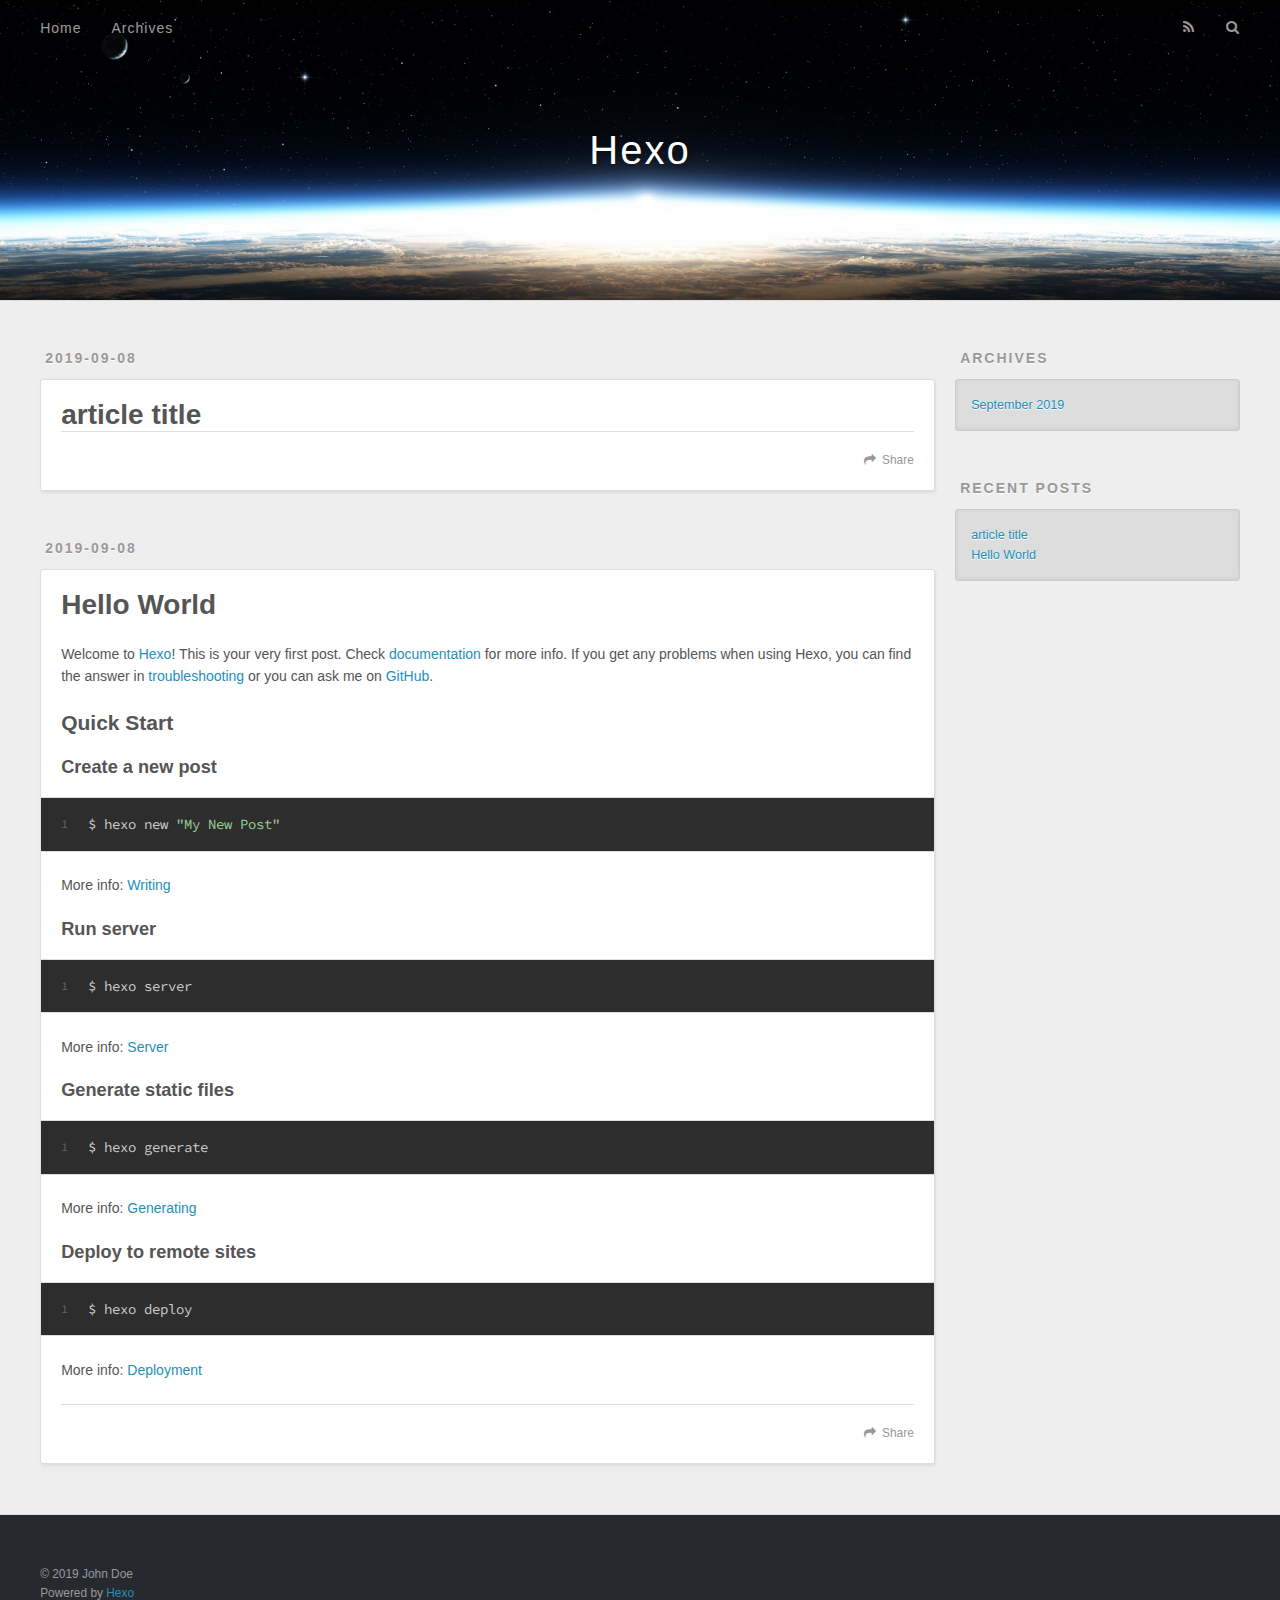
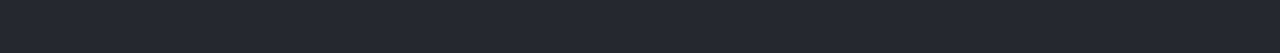
==== index.html @ 271529b7 "Site updated: 2019-09-08 17:14:12" ====
<!DOCTYPE html>
<html>
<head><meta name="generator" content="Hexo 3.9.0">
  <meta charset="utf-8">
  

  
  <title>Hexo</title>
  <meta name="viewport" content="width=device-width, initial-scale=1, maximum-scale=1">
  <meta property="og:type" content="website">
<meta property="og:title" content="Hexo">
<meta property="og:url" content="http://yoursite.com/index.html">
<meta property="og:site_name" content="Hexo">
<meta property="og:locale" content="en">
<meta name="twitter:card" content="summary">
<meta name="twitter:title" content="Hexo">
  
    <link rel="alternate" href="/atom.xml" title="Hexo" type="application/atom+xml">
  
  
    <link rel="icon" href="/favicon.png">
  
  
    <link href="//fonts.googleapis.com/css?family=Source+Code+Pro" rel="stylesheet" type="text/css">
  
  <link rel="stylesheet" href="/css/style.css">
</head>
</html>
<body>
  <div id="container">
    <div id="wrap">
      <header id="header">
  <div id="banner"></div>
  <div id="header-outer" class="outer">
    <div id="header-title" class="inner">
      <h1 id="logo-wrap">
        <a href="/" id="logo">Hexo</a>
      </h1>
      
    </div>
    <div id="header-inner" class="inner">
      <nav id="main-nav">
        <a id="main-nav-toggle" class="nav-icon"></a>
        
          <a class="main-nav-link" href="/">Home</a>
        
          <a class="main-nav-link" href="/archives">Archives</a>
        
      </nav>
      <nav id="sub-nav">
        
          <a id="nav-rss-link" class="nav-icon" href="/atom.xml" title="RSS Feed"></a>
        
        <a id="nav-search-btn" class="nav-icon" title="Search"></a>
      </nav>
      <div id="search-form-wrap">
        <form action="//google.com/search" method="get" accept-charset="UTF-8" class="search-form"><input type="search" name="q" class="search-form-input" placeholder="Search"><button type="submit" class="search-form-submit">&#xF002;</button><input type="hidden" name="sitesearch" value="http://yoursite.com"></form>
      </div>
    </div>
  </div>
</header>
      <div class="outer">
        <section id="main">
  
    <article id="post-article-title" class="article article-type-post" itemscope itemprop="blogPost">
  <div class="article-meta">
    <a href="/2019/09/08/article-title/" class="article-date">
  <time datetime="2019-09-08T09:11:28.000Z" itemprop="datePublished">2019-09-08</time>
</a>
    
  </div>
  <div class="article-inner">
    
    
      <header class="article-header">
        
  
    <h1 itemprop="name">
      <a class="article-title" href="/2019/09/08/article-title/">article title</a>
    </h1>
  

      </header>
    
    <div class="article-entry" itemprop="articleBody">
      
        
      
    </div>
    <footer class="article-footer">
      <a data-url="http://yoursite.com/2019/09/08/article-title/" data-id="ck0arf1mm000080tosidvjqpq" class="article-share-link">Share</a>
      
      
    </footer>
  </div>
  
</article>


  
    <article id="post-hello-world" class="article article-type-post" itemscope itemprop="blogPost">
  <div class="article-meta">
    <a href="/2019/09/08/hello-world/" class="article-date">
  <time datetime="2019-09-08T08:54:07.019Z" itemprop="datePublished">2019-09-08</time>
</a>
    
  </div>
  <div class="article-inner">
    
    
      <header class="article-header">
        
  
    <h1 itemprop="name">
      <a class="article-title" href="/2019/09/08/hello-world/">Hello World</a>
    </h1>
  

      </header>
    
    <div class="article-entry" itemprop="articleBody">
      
        <p>Welcome to <a href="https://hexo.io/" target="_blank" rel="noopener">Hexo</a>! This is your very first post. Check <a href="https://hexo.io/docs/" target="_blank" rel="noopener">documentation</a> for more info. If you get any problems when using Hexo, you can find the answer in <a href="https://hexo.io/docs/troubleshooting.html" target="_blank" rel="noopener">troubleshooting</a> or you can ask me on <a href="https://github.com/hexojs/hexo/issues" target="_blank" rel="noopener">GitHub</a>.</p>
<h2 id="Quick-Start"><a href="#Quick-Start" class="headerlink" title="Quick Start"></a>Quick Start</h2><h3 id="Create-a-new-post"><a href="#Create-a-new-post" class="headerlink" title="Create a new post"></a>Create a new post</h3><figure class="highlight bash"><table><tr><td class="gutter"><pre><span class="line">1</span><br></pre></td><td class="code"><pre><span class="line">$ hexo new <span class="string">"My New Post"</span></span><br></pre></td></tr></table></figure>

<p>More info: <a href="https://hexo.io/docs/writing.html" target="_blank" rel="noopener">Writing</a></p>
<h3 id="Run-server"><a href="#Run-server" class="headerlink" title="Run server"></a>Run server</h3><figure class="highlight bash"><table><tr><td class="gutter"><pre><span class="line">1</span><br></pre></td><td class="code"><pre><span class="line">$ hexo server</span><br></pre></td></tr></table></figure>

<p>More info: <a href="https://hexo.io/docs/server.html" target="_blank" rel="noopener">Server</a></p>
<h3 id="Generate-static-files"><a href="#Generate-static-files" class="headerlink" title="Generate static files"></a>Generate static files</h3><figure class="highlight bash"><table><tr><td class="gutter"><pre><span class="line">1</span><br></pre></td><td class="code"><pre><span class="line">$ hexo generate</span><br></pre></td></tr></table></figure>

<p>More info: <a href="https://hexo.io/docs/generating.html" target="_blank" rel="noopener">Generating</a></p>
<h3 id="Deploy-to-remote-sites"><a href="#Deploy-to-remote-sites" class="headerlink" title="Deploy to remote sites"></a>Deploy to remote sites</h3><figure class="highlight bash"><table><tr><td class="gutter"><pre><span class="line">1</span><br></pre></td><td class="code"><pre><span class="line">$ hexo deploy</span><br></pre></td></tr></table></figure>

<p>More info: <a href="https://hexo.io/docs/deployment.html" target="_blank" rel="noopener">Deployment</a></p>

      
    </div>
    <footer class="article-footer">
      <a data-url="http://yoursite.com/2019/09/08/hello-world/" data-id="ck0arf1ms000180tol8jdok0z" class="article-share-link">Share</a>
      
      
    </footer>
  </div>
  
</article>


  


</section>
        
          <aside id="sidebar">
  
    

  
    

  
    
  
    
  <div class="widget-wrap">
    <h3 class="widget-title">Archives</h3>
    <div class="widget">
      <ul class="archive-list"><li class="archive-list-item"><a class="archive-list-link" href="/archives/2019/09/">September 2019</a></li></ul>
    </div>
  </div>


  
    
  <div class="widget-wrap">
    <h3 class="widget-title">Recent Posts</h3>
    <div class="widget">
      <ul>
        
          <li>
            <a href="/2019/09/08/article-title/">article title</a>
          </li>
        
          <li>
            <a href="/2019/09/08/hello-world/">Hello World</a>
          </li>
        
      </ul>
    </div>
  </div>

  
</aside>
        
      </div>
      <footer id="footer">
  
  <div class="outer">
    <div id="footer-info" class="inner">
      &copy; 2019 John Doe<br>
      Powered by <a href="http://hexo.io/" target="_blank">Hexo</a>
    </div>
  </div>
</footer>
    </div>
    <nav id="mobile-nav">
  
    <a href="/" class="mobile-nav-link">Home</a>
  
    <a href="/archives" class="mobile-nav-link">Archives</a>
  
</nav>
    

<script src="//ajax.googleapis.com/ajax/libs/jquery/2.0.3/jquery.min.js"></script>


  <link rel="stylesheet" href="/fancybox/jquery.fancybox.css">
  <script src="/fancybox/jquery.fancybox.pack.js"></script>


<script src="/js/script.js"></script>



  </div>
</body>
</html>
---- css/style.css ----
body {
  width: 100%;
}
body:before,
body:after {
  content: "";
  display: table;
}
body:after {
  clear: both;
}
html,
body,
div,
span,
applet,
object,
iframe,
h1,
h2,
h3,
h4,
h5,
h6,
p,
blockquote,
pre,
a,
abbr,
acronym,
address,
big,
cite,
code,
del,
dfn,
em,
img,
ins,
kbd,
q,
s,
samp,
small,
strike,
strong,
sub,
sup,
tt,
var,
dl,
dt,
dd,
ol,
ul,
li,
fieldset,
form,
label,
legend,
table,
caption,
tbody,
tfoot,
thead,
tr,
th,
td {
  margin: 0;
  padding: 0;
  border: 0;
  outline: 0;
  font-weight: inherit;
  font-style: inherit;
  font-family: inherit;
  font-size: 100%;
  vertical-align: baseline;
}
body {
  line-height: 1;
  color: #000;
  background: #fff;
}
ol,
ul {
  list-style: none;
}
table {
  border-collapse: separate;
  border-spacing: 0;
  vertical-align: middle;
}
caption,
th,
td {
  text-align: left;
  font-weight: normal;
  vertical-align: middle;
}
a img {
  border: none;
}
input,
button {
  margin: 0;
  padding: 0;
}
input::-moz-focus-inner,
button::-moz-focus-inner {
  border: 0;
  padding: 0;
}
@font-face {
  font-family: FontAwesome;
  font-style: normal;
  font-weight: normal;
  src: url("fonts/fontawesome-webfont.eot?v=#4.0.3");
  src: url("fonts/fontawesome-webfont.eot?#iefix&v=#4.0.3") format("embedded-opentype"), url("fonts/fontawesome-webfont.woff?v=#4.0.3") format("woff"), url("fonts/fontawesome-webfont.ttf?v=#4.0.3") format("truetype"), url("fonts/fontawesome-webfont.svg#fontawesomeregular?v=#4.0.3") format("svg");
}
html,
body,
#container {
  height: 100%;
}
body {
  background: #eee;
  font: 14px -apple-system, BlinkMacSystemFont, "Segoe UI", "Roboto", "Oxygen", "Ubuntu", "Cantarell", "Fira Sans", "Droid Sans", "Helvetica Neue", sans-serif;
  -webkit-text-size-adjust: 100%;
}
.outer {
  max-width: 1220px;
  margin: 0 auto;
  padding: 0 20px;
}
.outer:before,
.outer:after {
  content: "";
  display: table;
}
.outer:after {
  clear: both;
}
.inner {
  display: inline;
  float: left;
  width: 98.33333333333333%;
  margin: 0 0.833333333333333%;
}
.left,
.alignleft {
  float: left;
}
.right,
.alignright {
  float: right;
}
.clear {
  clear: both;
}
#container {
  position: relative;
}
.mobile-nav-on {
  overflow: hidden;
}
#wrap {
  height: 100%;
  width: 100%;
  position: absolute;
  top: 0;
  left: 0;
  -webkit-transition: 0.2s ease-out;
  -moz-transition: 0.2s ease-out;
  -ms-transition: 0.2s ease-out;
  transition: 0.2s ease-out;
  z-index: 1;
  background: #eee;
}
.mobile-nav-on #wrap {
  left: 280px;
}
@media screen and (min-width: 768px) {
  #main {
    display: inline;
    float: left;
    width: 73.33333333333333%;
    margin: 0 0.833333333333333%;
  }
}
.article-date,
.article-category-link,
.archive-year,
.widget-title {
  text-decoration: none;
  text-transform: uppercase;
  letter-spacing: 2px;
  color: #999;
  margin-bottom: 1em;
  margin-left: 5px;
  line-height: 1em;
  text-shadow: 0 1px #fff;
  font-weight: bold;
}
.article-inner,
.archive-article-inner {
  background: #fff;
  -webkit-box-shadow: 1px 2px 3px #ddd;
  box-shadow: 1px 2px 3px #ddd;
  border: 1px solid #ddd;
  border-radius: 3px;
}
.article-entry h1,
.widget h1 {
  font-size: 2em;
}
.article-entry h2,
.widget h2 {
  font-size: 1.5em;
}
.article-entry h3,
.widget h3 {
  font-size: 1.3em;
}
.article-entry h4,
.widget h4 {
  font-size: 1.2em;
}
.article-entry h5,
.widget h5 {
  font-size: 1em;
}
.article-entry h6,
.widget h6 {
  font-size: 1em;
  color: #999;
}
.article-entry hr,
.widget hr {
  border: 1px dashed #ddd;
}
.article-entry strong,
.widget strong {
  font-weight: bold;
}
.article-entry em,
.widget em,
.article-entry cite,
.widget cite {
  font-style: italic;
}
.article-entry sup,
.widget sup,
.article-entry sub,
.widget sub {
  font-size: 0.75em;
  line-height: 0;
  position: relative;
  vertical-align: baseline;
}
.article-entry sup,
.widget sup {
  top: -0.5em;
}
.article-entry sub,
.widget sub {
  bottom: -0.2em;
}
.article-entry small,
.widget small {
  font-size: 0.85em;
}
.article-entry acronym,
.widget acronym,
.article-entry abbr,
.widget abbr {
  border-bottom: 1px dotted;
}
.article-entry ul,
.widget ul,
.article-entry ol,
.widget ol,
.article-entry dl,
.widget dl {
  margin: 0 20px;
  line-height: 1.6em;
}
.article-entry ul ul,
.widget ul ul,
.article-entry ol ul,
.widget ol ul,
.article-entry ul ol,
.widget ul ol,
.article-entry ol ol,
.widget ol ol {
  margin-top: 0;
  margin-bottom: 0;
}
.article-entry ul,
.widget ul {
  list-style: disc;
}
.article-entry ol,
.widget ol {
  list-style: decimal;
}
.article-entry dt,
.widget dt {
  font-weight: bold;
}
#header {
  height: 300px;
  position: relative;
  border-bottom: 1px solid #ddd;
}
#header:before,
#header:after {
  content: "";
  position: absolute;
  left: 0;
  right: 0;
  height: 40px;
}
#header:before {
  top: 0;
  background: -webkit-linear-gradient(rgba(0,0,0,0.2), transparent);
  background: -moz-linear-gradient(rgba(0,0,0,0.2), transparent);
  background: -ms-linear-gradient(rgba(0,0,0,0.2), transparent);
  background: linear-gradient(rgba(0,0,0,0.2), transparent);
}
#header:after {
  bottom: 0;
  background: -webkit-linear-gradient(transparent, rgba(0,0,0,0.2));
  background: -moz-linear-gradient(transparent, rgba(0,0,0,0.2));
  background: -ms-linear-gradient(transparent, rgba(0,0,0,0.2));
  background: linear-gradient(transparent, rgba(0,0,0,0.2));
}
#header-outer {
  height: 100%;
  position: relative;
}
#header-inner {
  position: relative;
  overflow: hidden;
}
#banner {
  position: absolute;
  top: 0;
  left: 0;
  width: 100%;
  height: 100%;
  background: url("images/banner.jpg") center #000;
  -webkit-background-size: cover;
  -moz-background-size: cover;
  background-size: cover;
  z-index: -1;
}
#header-title {
  text-align: center;
  height: 40px;
  position: absolute;
  top: 50%;
  left: 0;
  margin-top: -20px;
}
#logo,
#subtitle {
  text-decoration: none;
  color: #fff;
  font-weight: 300;
  text-shadow: 0 1px 4px rgba(0,0,0,0.3);
}
#logo {
  font-size: 40px;
  line-height: 40px;
  letter-spacing: 2px;
}
#subtitle {
  font-size: 16px;
  line-height: 16px;
  letter-spacing: 1px;
}
#subtitle-wrap {
  margin-top: 16px;
}
#main-nav {
  float: left;
  margin-left: -15px;
}
.nav-icon,
.main-nav-link {
  float: left;
  color: #fff;
  opacity: 0.6;
  text-decoration: none;
  text-shadow: 0 1px rgba(0,0,0,0.2);
  -webkit-transition: opacity 0.2s;
  -moz-transition: opacity 0.2s;
  -ms-transition: opacity 0.2s;
  transition: opacity 0.2s;
  display: block;
  padding: 20px 15px;
}
.nav-icon:hover,
.main-nav-link:hover {
  opacity: 1;
}
.nav-icon {
  font-family: FontAwesome;
  text-align: center;
  font-size: 14px;
  width: 14px;
  height: 14px;
  padding: 20px 15px;
  position: relative;
  cursor: pointer;
}
.main-nav-link {
  font-weight: 300;
  letter-spacing: 1px;
}
@media screen and (max-width: 479px) {
  .main-nav-link {
    display: none;
  }
}
#main-nav-toggle {
  display: none;
}
#main-nav-toggle:before {
  content: "\f0c9";
}
@media screen and (max-width: 479px) {
  #main-nav-toggle {
    display: block;
  }
}
#sub-nav {
  float: right;
  margin-right: -15px;
}
#nav-rss-link:before {
  content: "\f09e";
}
#nav-search-btn:before {
  content: "\f002";
}
#search-form-wrap {
  position: absolute;
  top: 15px;
  width: 150px;
  height: 30px;
  right: -150px;
  opacity: 0;
  -webkit-transition: 0.2s ease-out;
  -moz-transition: 0.2s ease-out;
  -ms-transition: 0.2s ease-out;
  transition: 0.2s ease-out;
}
#search-form-wrap.on {
  opacity: 1;
  right: 0;
}
@media screen and (max-width: 479px) {
  #search-form-wrap {
    width: 100%;
    right: -100%;
  }
}
.search-form {
  position: absolute;
  top: 0;
  left: 0;
  right: 0;
  background: #fff;
  padding: 5px 15px;
  border-radius: 15px;
  -webkit-box-shadow: 0 0 10px rgba(0,0,0,0.3);
  box-shadow: 0 0 10px rgba(0,0,0,0.3);
}
.search-form-input {
  border: none;
  background: none;
  color: #555;
  width: 100%;
  font: 13px -apple-system, BlinkMacSystemFont, "Segoe UI", "Roboto", "Oxygen", "Ubuntu", "Cantarell", "Fira Sans", "Droid Sans", "Helvetica Neue", sans-serif;
  outline: none;
}
.search-form-input::-webkit-search-results-decoration,
.search-form-input::-webkit-search-cancel-button {
  -webkit-appearance: none;
}
.search-form-submit {
  position: absolute;
  top: 50%;
  right: 10px;
  margin-top: -7px;
  font: 13px FontAwesome;
  border: none;
  background: none;
  color: #bbb;
  cursor: pointer;
}
.search-form-submit:hover,
.search-form-submit:focus {
  color: #777;
}
.article {
  margin: 50px 0;
}
.article-inner {
  overflow: hidden;
}
.article-meta:before,
.article-meta:after {
  content: "";
  display: table;
}
.article-meta:after {
  clear: both;
}
.article-date {
  float: left;
}
.article-category {
  float: left;
  line-height: 1em;
  color: #ccc;
  text-shadow: 0 1px #fff;
  margin-left: 8px;
}
.article-category:before {
  content: "\2022";
}
.article-category-link {
  margin: 0 12px 1em;
}
.article-header {
  padding: 20px 20px 0;
}
.article-title {
  text-decoration: none;
  font-size: 2em;
  font-weight: bold;
  color: #555;
  line-height: 1.1em;
  -webkit-transition: color 0.2s;
  -moz-transition: color 0.2s;
  -ms-transition: color 0.2s;
  transition: color 0.2s;
}
a.article-title:hover {
  color: #258fb8;
}
.article-entry {
  color: #555;
  padding: 0 20px;
}
.article-entry:before,
.article-entry:after {
  content: "";
  display: table;
}
.article-entry:after {
  clear: both;
}
.article-entry p,
.article-entry table {
  line-height: 1.6em;
  margin: 1.6em 0;
}
.article-entry h1,
.article-entry h2,
.article-entry h3,
.article-entry h4,
.article-entry h5,
.article-entry h6 {
  font-weight: bold;
}
.article-entry h1,
.article-entry h2,
.article-entry h3,
.article-entry h4,
.article-entry h5,
.article-entry h6 {
  line-height: 1.1em;
  margin: 1.1em 0;
}
.article-entry a {
  color: #258fb8;
  text-decoration: none;
}
.article-entry a:hover {
  text-decoration: underline;
}
.article-entry ul,
.article-entry ol,
.article-entry dl {
  margin-top: 1.6em;
  margin-bottom: 1.6em;
}
.article-entry img,
.article-entry video {
  max-width: 100%;
  height: auto;
  display: block;
  margin: auto;
}
.article-entry iframe {
  border: none;
}
.article-entry table {
  width: 100%;
  border-collapse: collapse;
  border-spacing: 0;
}
.article-entry th {
  font-weight: bold;
  border-bottom: 3px solid #ddd;
  padding-bottom: 0.5em;
}
.article-entry td {
  border-bottom: 1px solid #ddd;
  padding: 10px 0;
}
.article-entry blockquote {
  font-family: Georgia, "Times New Roman", serif;
  font-size: 1.4em;
  margin: 1.6em 20px;
  text-align: center;
}
.article-entry blockquote footer {
  font-size: 14px;
  margin: 1.6em 0;
  font-family: -apple-system, BlinkMacSystemFont, "Segoe UI", "Roboto", "Oxygen", "Ubuntu", "Cantarell", "Fira Sans", "Droid Sans", "Helvetica Neue", sans-serif;
}
.article-entry blockquote footer cite:before {
  content: "—";
  padding: 0 0.5em;
}
.article-entry .pullquote {
  text-align: left;
  width: 45%;
  margin: 0;
}
.article-entry .pullquote.left {
  margin-left: 0.5em;
  margin-right: 1em;
}
.article-entry .pullquote.right {
  margin-right: 0.5em;
  margin-left: 1em;
}
.article-entry .caption {
  color: #999;
  display: block;
  font-size: 0.9em;
  margin-top: 0.5em;
  position: relative;
  text-align: center;
}
.article-entry .video-container {
  position: relative;
  padding-top: 56.25%;
  height: 0;
  overflow: hidden;
}
.article-entry .video-container iframe,
.article-entry .video-container object,
.article-entry .video-container embed {
  position: absolute;
  top: 0;
  left: 0;
  width: 100%;
  height: 100%;
  margin-top: 0;
}
.article-more-link a {
  display: inline-block;
  line-height: 1em;
  padding: 6px 15px;
  border-radius: 15px;
  background: #eee;
  color: #999;
  text-shadow: 0 1px #fff;
  text-decoration: none;
}
.article-more-link a:hover {
  background: #258fb8;
  color: #fff;
  text-decoration: none;
  text-shadow: 0 1px #1e7293;
}
.article-footer {
  font-size: 0.85em;
  line-height: 1.6em;
  border-top: 1px solid #ddd;
  padding-top: 1.6em;
  margin: 0 20px 20px;
}
.article-footer:before,
.article-footer:after {
  content: "";
  display: table;
}
.article-footer:after {
  clear: both;
}
.article-footer a {
  color: #999;
  text-decoration: none;
}
.article-footer a:hover {
  color: #555;
}
.article-tag-list-item {
  float: left;
  margin-right: 10px;
}
.article-tag-list-link:before {
  content: "#";
}
.article-comment-link {
  float: right;
}
.article-comment-link:before {
  content: "\f075";
  font-family: FontAwesome;
  padding-right: 8px;
}
.article-share-link {
  cursor: pointer;
  float: right;
  margin-left: 20px;
}
.article-share-link:before {
  content: "\f064";
  font-family: FontAwesome;
  padding-right: 6px;
}
#article-nav {
  position: relative;
}
#article-nav:before,
#article-nav:after {
  content: "";
  display: table;
}
#article-nav:after {
  clear: both;
}
@media screen and (min-width: 768px) {
  #article-nav {
    margin: 50px 0;
  }
  #article-nav:before {
    width: 8px;
    height: 8px;
    position: absolute;
    top: 50%;
    left: 50%;
    margin-top: -4px;
    margin-left: -4px;
    content: "";
    border-radius: 50%;
    background: #ddd;
    -webkit-box-shadow: 0 1px 2px #fff;
    box-shadow: 0 1px 2px #fff;
  }
}
.article-nav-link-wrap {
  text-decoration: none;
  text-shadow: 0 1px #fff;
  color: #999;
  -webkit-box-sizing: border-box;
  -moz-box-sizing: border-box;
  box-sizing: border-box;
  margin-top: 50px;
  text-align: center;
  display: block;
}
.article-nav-link-wrap:hover {
  color: #555;
}
@media screen and (min-width: 768px) {
  .article-nav-link-wrap {
    width: 50%;
    margin-top: 0;
  }
}
@media screen and (min-width: 768px) {
  #article-nav-newer {
    float: left;
    text-align: right;
    padding-right: 20px;
  }
}
@media screen and (min-width: 768px) {
  #article-nav-older {
    float: right;
    text-align: left;
    padding-left: 20px;
  }
}
.article-nav-caption {
  text-transform: uppercase;
  letter-spacing: 2px;
  color: #ddd;
  line-height: 1em;
  font-weight: bold;
}
#article-nav-newer .article-nav-caption {
  margin-right: -2px;
}
.article-nav-title {
  font-size: 0.85em;
  line-height: 1.6em;
  margin-top: 0.5em;
}
.article-share-box {
  position: absolute;
  display: none;
  background: #fff;
  -webkit-box-shadow: 1px 2px 10px rgba(0,0,0,0.2);
  box-shadow: 1px 2px 10px rgba(0,0,0,0.2);
  border-radius: 3px;
  margin-left: -145px;
  overflow: hidden;
  z-index: 1;
}
.article-share-box.on {
  display: block;
}
.article-share-input {
  width: 100%;
  background: none;
  -webkit-box-sizing: border-box;
  -moz-box-sizing: border-box;
  box-sizing: border-box;
  font: 14px -apple-system, BlinkMacSystemFont, "Segoe UI", "Roboto", "Oxygen", "Ubuntu", "Cantarell", "Fira Sans", "Droid Sans", "Helvetica Neue", sans-serif;
  padding: 0 15px;
  color: #555;
  outline: none;
  border: 1px solid #ddd;
  border-radius: 3px 3px 0 0;
  height: 36px;
  line-height: 36px;
}
.article-share-links {
  background: #eee;
}
.article-share-links:before,
.article-share-links:after {
  content: "";
  display: table;
}
.article-share-links:after {
  clear: both;
}
.article-share-twitter,
.article-share-facebook,
.article-share-pinterest,
.article-share-google {
  width: 50px;
  height: 36px;
  display: block;
  float: left;
  position: relative;
  color: #999;
  text-shadow: 0 1px #fff;
}
.article-share-twitter:before,
.article-share-facebook:before,
.article-share-pinterest:before,
.article-share-google:before {
  font-size: 20px;
  font-family: FontAwesome;
  width: 20px;
  height: 20px;
  position: absolute;
  top: 50%;
  left: 50%;
  margin-top: -10px;
  margin-left: -10px;
  text-align: center;
}
.article-share-twitter:hover,
.article-share-facebook:hover,
.article-share-pinterest:hover,
.article-share-google:hover {
  color: #fff;
}
.article-share-twitter:before {
  content: "\f099";
}
.article-share-twitter:hover {
  background: #00aced;
  text-shadow: 0 1px #008abe;
}
.article-share-facebook:before {
  content: "\f09a";
}
.article-share-facebook:hover {
  background: #3b5998;
  text-shadow: 0 1px #2f477a;
}
.article-share-pinterest:before {
  content: "\f0d2";
}
.article-share-pinterest:hover {
  background: #cb2027;
  text-shadow: 0 1px #a21a1f;
}
.article-share-google:before {
  content: "\f0d5";
}
.article-share-google:hover {
  background: #dd4b39;
  text-shadow: 0 1px #be3221;
}
.article-gallery {
  background: #000;
  position: relative;
}
.article-gallery-photos {
  position: relative;
  overflow: hidden;
}
.article-gallery-img {
  display: none;
  max-width: 100%;
}
.article-gallery-img:first-child {
  display: block;
}
.article-gallery-img.loaded {
  position: absolute;
  display: block;
}
.article-gallery-img img {
  display: block;
  max-width: 100%;
  margin: 0 auto;
}
#comments {
  background: #fff;
  -webkit-box-shadow: 1px 2px 3px #ddd;
  box-shadow: 1px 2px 3px #ddd;
  padding: 20px;
  border: 1px solid #ddd;
  border-radius: 3px;
  margin: 50px 0;
}
#comments a {
  color: #258fb8;
}
.archives-wrap {
  margin: 50px 0;
}
.archives:before,
.archives:after {
  content: "";
  display: table;
}
.archives:after {
  clear: both;
}
.archive-year-wrap {
  margin-bottom: 1em;
}
.archives {
  -webkit-column-gap: 10px;
  -moz-column-gap: 10px;
  column-gap: 10px;
}
@media screen and (min-width: 480px) and (max-width: 767px) {
  .archives {
    -webkit-column-count: 2;
    -moz-column-count: 2;
    column-count: 2;
  }
}
@media screen and (min-width: 768px) {
  .archives {
    -webkit-column-count: 3;
    -moz-column-count: 3;
    column-count: 3;
  }
}
.archive-article {
  -webkit-column-break-inside: avoid;
  page-break-inside: avoid;
  overflow: hidden;
  break-inside: avoid-column;
}
.archive-article-inner {
  padding: 10px;
  margin-bottom: 15px;
}
.archive-article-title {
  text-decoration: none;
  font-weight: bold;
  color: #555;
  -webkit-transition: color 0.2s;
  -moz-transition: color 0.2s;
  -ms-transition: color 0.2s;
  transition: color 0.2s;
  line-height: 1.6em;
}
.archive-article-title:hover {
  color: #258fb8;
}
.archive-article-footer {
  margin-top: 1em;
}
.archive-article-date {
  color: #999;
  text-decoration: none;
  font-size: 0.85em;
  line-height: 1em;
  margin-bottom: 0.5em;
  display: block;
}
#page-nav {
  margin: 50px auto;
  background: #fff;
  -webkit-box-shadow: 1px 2px 3px #ddd;
  box-shadow: 1px 2px 3px #ddd;
  border: 1px solid #ddd;
  border-radius: 3px;
  text-align: center;
  color: #999;
  overflow: hidden;
}
#page-nav:before,
#page-nav:after {
  content: "";
  display: table;
}
#page-nav:after {
  clear: both;
}
#page-nav a,
#page-nav span {
  padding: 10px 20px;
  line-height: 1;
  height: 2ex;
}
#page-nav a {
  color: #999;
  text-decoration: none;
}
#page-nav a:hover {
  background: #999;
  color: #fff;
}
#page-nav .prev {
  float: left;
}
#page-nav .next {
  float: right;
}
#page-nav .page-number {
  display: inline-block;
}
@media screen and (max-width: 479px) {
  #page-nav .page-number {
    display: none;
  }
}
#page-nav .current {
  color: #555;
  font-weight: bold;
}
#page-nav .space {
  color: #ddd;
}
#footer {
  background: #262a30;
  padding: 50px 0;
  border-top: 1px solid #ddd;
  color: #999;
}
#footer a {
  color: #258fb8;
  text-decoration: none;
}
#footer a:hover {
  text-decoration: underline;
}
#footer-info {
  line-height: 1.6em;
  font-size: 0.85em;
}
.article-entry pre,
.article-entry .highlight {
  background: #2d2d2d;
  margin: 0 -20px;
  padding: 15px 20px;
  border-style: solid;
  border-color: #ddd;
  border-width: 1px 0;
  overflow: auto;
  color: #ccc;
  line-height: 22.400000000000002px;
}
.article-entry .highlight .gutter pre,
.article-entry .gist .gist-file .gist-data .line-numbers {
  color: #666;
  font-size: 0.85em;
}
.article-entry pre,
.article-entry code {
  font-family: "Source Code Pro", Consolas, Monaco, Menlo, Consolas, monospace;
}
.article-entry code {
  background: #eee;
  text-shadow: 0 1px #fff;
  padding: 0 0.3em;
}
.article-entry pre code {
  background: none;
  text-shadow: none;
  padding: 0;
}
.article-entry .highlight pre {
  border: none;
  margin: 0;
  padding: 0;
}
.article-entry .highlight table {
  margin: 0;
  width: auto;
}
.article-entry .highlight td {
  border: none;
  padding: 0;
}
.article-entry .highlight figcaption {
  font-size: 0.85em;
  color: #999;
  line-height: 1em;
  margin-bottom: 1em;
}
.article-entry .highlight figcaption:before,
.article-entry .highlight figcaption:after {
  content: "";
  display: table;
}
.article-entry .highlight figcaption:after {
  clear: both;
}
.article-entry .highlight figcaption a {
  float: right;
}
.article-entry .highlight .gutter pre {
  text-align: right;
  padding-right: 20px;
}
.article-entry .highlight .line {
  height: 22.400000000000002px;
}
.article-entry .highlight .line.marked {
  background: #515151;
}
.article-entry .gist {
  margin: 0 -20px;
  border-style: solid;
  border-color: #ddd;
  border-width: 1px 0;
  background: #2d2d2d;
  padding: 15px 20px 15px 0;
}
.article-entry .gist .gist-file {
  border: none;
  font-family: "Source Code Pro", Consolas, Monaco, Menlo, Consolas, monospace;
  margin: 0;
}
.article-entry .gist .gist-file .gist-data {
  background: none;
  border: none;
}
.article-entry .gist .gist-file .gist-data .line-numbers {
  background: none;
  border: none;
  padding: 0 20px 0 0;
}
.article-entry .gist .gist-file .gist-data .line-data {
  padding: 0 !important;
}
.article-entry .gist .gist-file .highlight {
  margin: 0;
  padding: 0;
  border: none;
}
.article-entry .gist .gist-file .gist-meta {
  background: #2d2d2d;
  color: #999;
  font: 0.85em -apple-system, BlinkMacSystemFont, "Segoe UI", "Roboto", "Oxygen", "Ubuntu", "Cantarell", "Fira Sans", "Droid Sans", "Helvetica Neue", sans-serif;
  text-shadow: 0 0;
  padding: 0;
  margin-top: 1em;
  margin-left: 20px;
}
.article-entry .gist .gist-file .gist-meta a {
  color: #258fb8;
  font-weight: normal;
}
.article-entry .gist .gist-file .gist-meta a:hover {
  text-decoration: underline;
}
pre .comment,
pre .title {
  color: #999;
}
pre .variable,
pre .attribute,
pre .tag,
pre .regexp,
pre .ruby .constant,
pre .xml .tag .title,
pre .xml .pi,
pre .xml .doctype,
pre .html .doctype,
pre .css .id,
pre .css .class,
pre .css .pseudo {
  color: #f2777a;
}
pre .number,
pre .preprocessor,
pre .built_in,
pre .literal,
pre .params,
pre .constant {
  color: #f99157;
}
pre .class,
pre .ruby .class .title,
pre .css .rules .attribute {
  color: #9c9;
}
pre .string,
pre .value,
pre .inheritance,
pre .header,
pre .ruby .symbol,
pre .xml .cdata {
  color: #9c9;
}
pre .css .hexcolor {
  color: #6cc;
}
pre .function,
pre .python .decorator,
pre .python .title,
pre .ruby .function .title,
pre .ruby .title .keyword,
pre .perl .sub,
pre .javascript .title,
pre .coffeescript .title {
  color: #69c;
}
pre .keyword,
pre .javascript .function {
  color: #c9c;
}
@media screen and (max-width: 479px) {
  #mobile-nav {
    position: absolute;
    top: 0;
    left: 0;
    width: 280px;
    height: 100%;
    background: #191919;
    border-right: 1px solid #fff;
  }
}
@media screen and (max-width: 479px) {
  .mobile-nav-link {
    display: block;
    color: #999;
    text-decoration: none;
    padding: 15px 20px;
    font-weight: bold;
  }
  .mobile-nav-link:hover {
    color: #fff;
  }
}
@media screen and (min-width: 768px) {
  #sidebar {
    display: inline;
    float: left;
    width: 23.333333333333332%;
    margin: 0 0.833333333333333%;
  }
}
.widget-wrap {
  margin: 50px 0;
}
.widget {
  color: #777;
  text-shadow: 0 1px #fff;
  background: #ddd;
  -webkit-box-shadow: 0 -1px 4px #ccc inset;
  box-shadow: 0 -1px 4px #ccc inset;
  border: 1px solid #ccc;
  padding: 15px;
  border-radius: 3px;
}
.widget a {
  color: #258fb8;
  text-decoration: none;
}
.widget a:hover {
  text-decoration: underline;
}
.widget ul ul,
.widget ol ul,
.widget dl ul,
.widget ul ol,
.widget ol ol,
.widget dl ol,
.widget ul dl,
.widget ol dl,
.widget dl dl {
  margin-left: 15px;
  list-style: disc;
}
.widget {
  line-height: 1.6em;
  word-wrap: break-word;
  font-size: 0.9em;
}
.widget ul,
.widget ol {
  list-style: none;
  margin: 0;
}
.widget ul ul,
.widget ol ul,
.widget ul ol,
.widget ol ol {
  margin: 0 20px;
}
.widget ul ul,
.widget ol ul {
  list-style: disc;
}
.widget ul ol,
.widget ol ol {
  list-style: decimal;
}
.category-list-count,
.tag-list-count,
.archive-list-count {
  padding-left: 5px;
  color: #999;
  font-size: 0.85em;
}
.category-list-count:before,
.tag-list-count:before,
.archive-list-count:before {
  content: "(";
}
.category-list-count:after,
.tag-list-count:after,
.archive-list-count:after {
  content: ")";
}
.tagcloud a {
  margin-right: 5px;
  display: inline-block;
}
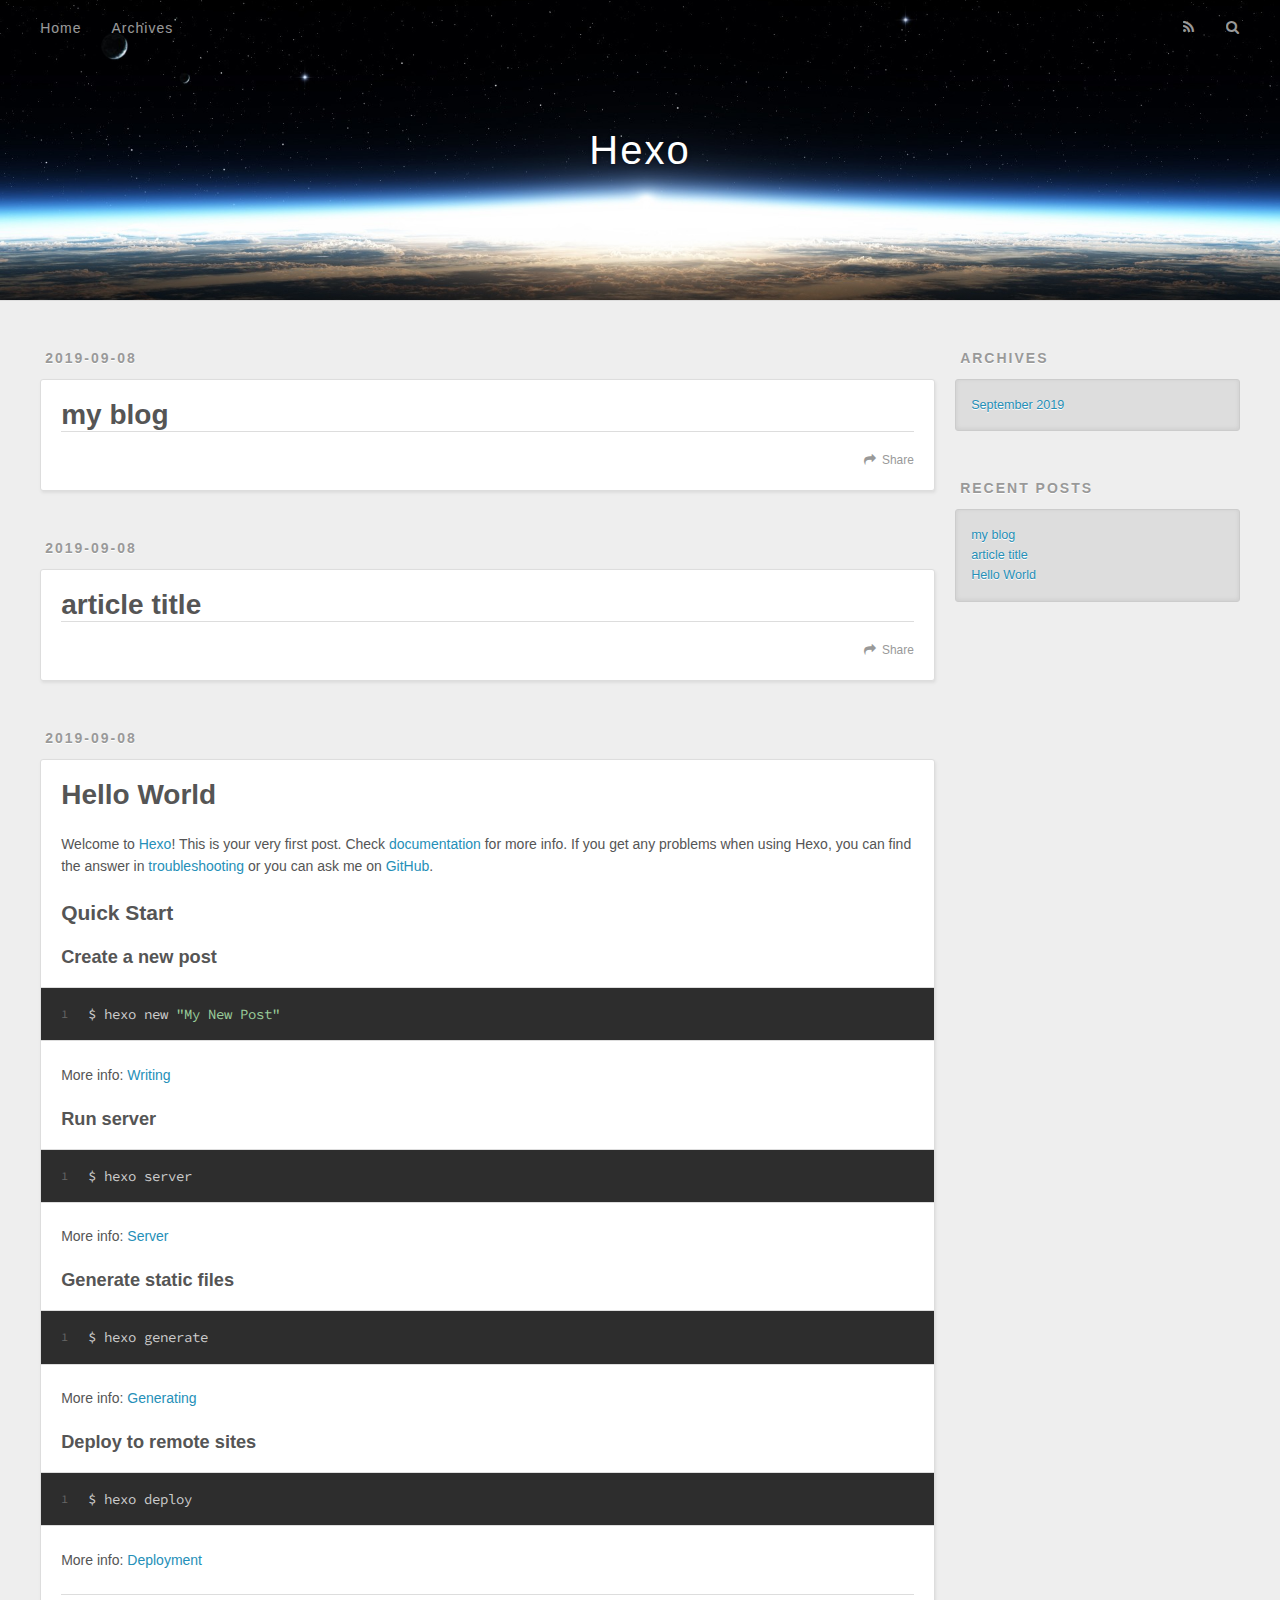
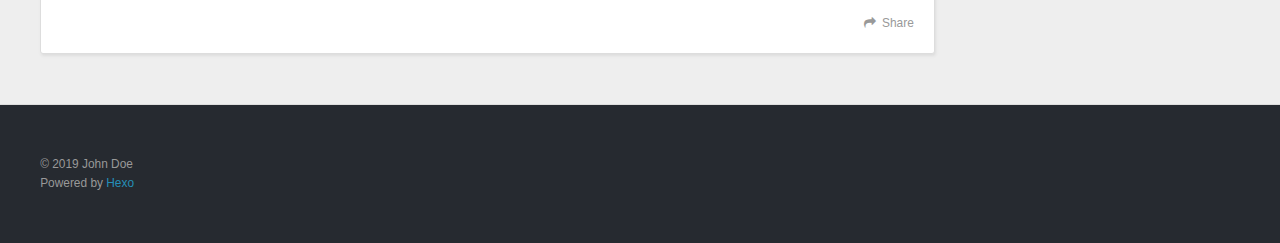
==== commit eda8794d: "Site updated: 2019-09-08 17:51:27" ====
--- a/index.html
+++ b/index.html
@@ -62,6 +62,42 @@
       <div class="outer">
         <section id="main">
   
+    <article id="post-my-blog" class="article article-type-post" itemscope itemprop="blogPost">
+  <div class="article-meta">
+    <a href="/2019/09/08/my-blog/" class="article-date">
+  <time datetime="2019-09-08T09:51:15.000Z" itemprop="datePublished">2019-09-08</time>
+</a>
+    
+  </div>
+  <div class="article-inner">
+    
+    
+      <header class="article-header">
+        
+  
+    <h1 itemprop="name">
+      <a class="article-title" href="/2019/09/08/my-blog/">my blog</a>
+    </h1>
+  
+
+      </header>
+    
+    <div class="article-entry" itemprop="articleBody">
+      
+        
+      
+    </div>
+    <footer class="article-footer">
+      <a data-url="http://yoursite.com/2019/09/08/my-blog/" data-id="ck0ass0u5000280tosiut46z8" class="article-share-link">Share</a>
+      
+      
+    </footer>
+  </div>
+  
+</article>
+
+
+  
     <article id="post-article-title" class="article article-type-post" itemscope itemprop="blogPost">
   <div class="article-meta">
     <a href="/2019/09/08/article-title/" class="article-date">
@@ -88,7 +124,7 @@
       
     </div>
     <footer class="article-footer">
-      <a data-url="http://yoursite.com/2019/09/08/article-title/" data-id="ck0arf1mm000080tosidvjqpq" class="article-share-link">Share</a>
+      <a data-url="http://yoursite.com/2019/09/08/article-title/" data-id="ck0ass0to000080too9gm5ssb" class="article-share-link">Share</a>
       
       
     </footer>
@@ -137,7 +173,7 @@
       
     </div>
     <footer class="article-footer">
-      <a data-url="http://yoursite.com/2019/09/08/hello-world/" data-id="ck0arf1ms000180tol8jdok0z" class="article-share-link">Share</a>
+      <a data-url="http://yoursite.com/2019/09/08/hello-world/" data-id="ck0ass0tt000180toyjwb4ixd" class="article-share-link">Share</a>
       
       
     </footer>
@@ -178,6 +214,10 @@
       <ul>
         
           <li>
+            <a href="/2019/09/08/my-blog/">my blog</a>
+          </li>
+        
+          <li>
             <a href="/2019/09/08/article-title/">article title</a>
           </li>
         
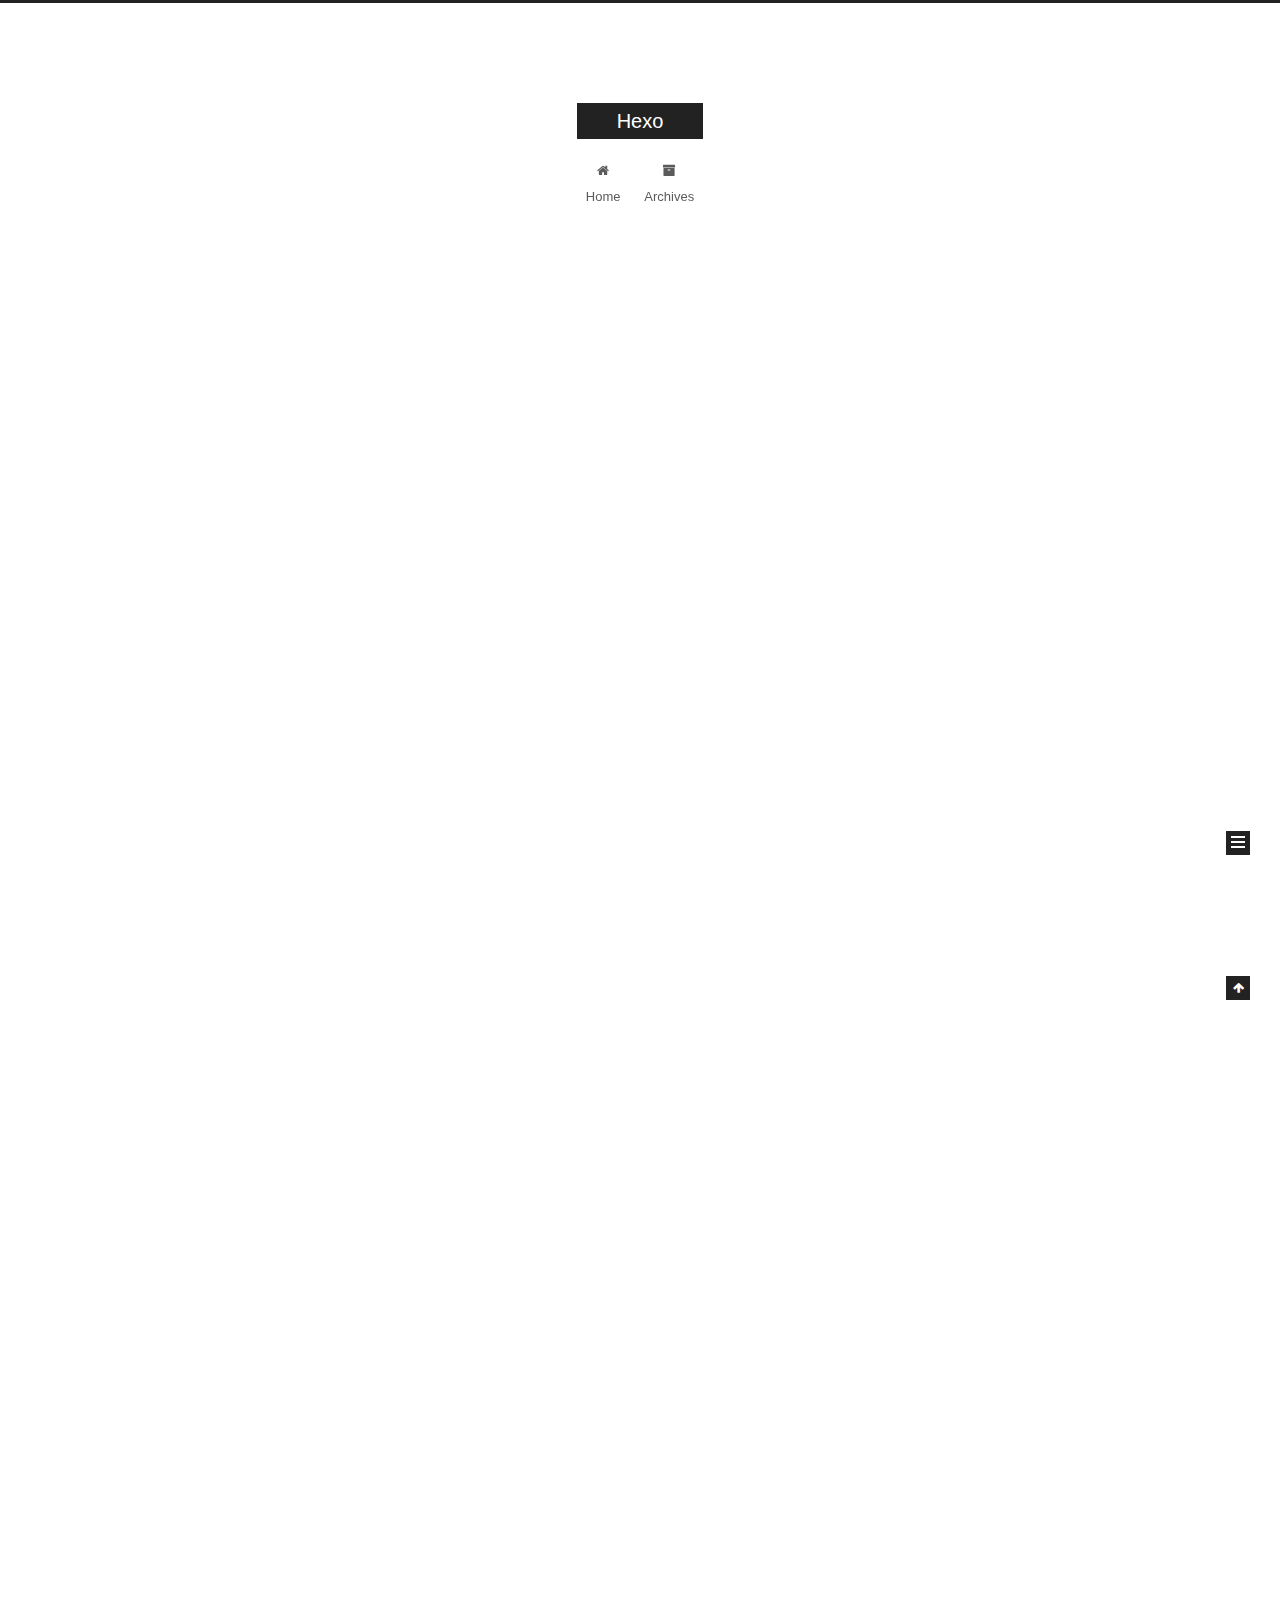
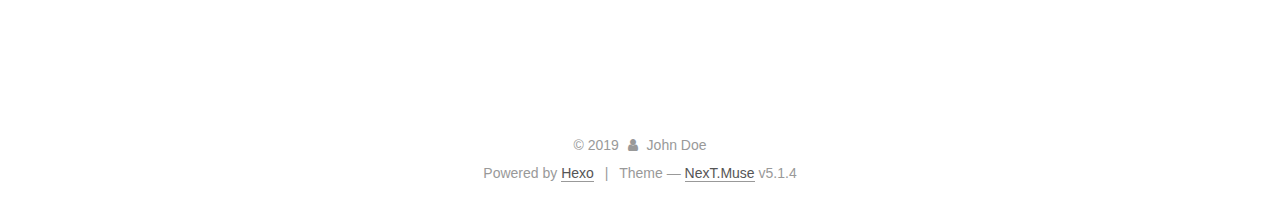
==== commit f47e4b5c: "Site updated: 2019-09-08 18:55:59" ====
--- a/index.html
+++ b/index.html
@@ -1,268 +1,858 @@
 <!DOCTYPE html>
-<html>
+
+
+
+  
+
+
+<html class="theme-next muse use-motion" lang="en">
 <head><meta name="generator" content="Hexo 3.9.0">
-  <meta charset="utf-8">
-  
-
-  
-  <title>Hexo</title>
-  <meta name="viewport" content="width=device-width, initial-scale=1, maximum-scale=1">
-  <meta property="og:type" content="website">
+  <meta charset="UTF-8">
+<meta http-equiv="X-UA-Compatible" content="IE=edge">
+<meta name="viewport" content="width=device-width, initial-scale=1, maximum-scale=1">
+<meta name="theme-color" content="#222">
+
+
+
+
+
+
+
+
+
+<meta http-equiv="Cache-Control" content="no-transform">
+<meta http-equiv="Cache-Control" content="no-siteapp">
+
+
+
+
+
+
+
+
+
+
+
+
+
+
+
+
+  
+  
+  <link href="/lib/fancybox/source/jquery.fancybox.css?v=2.1.5" rel="stylesheet" type="text/css">
+
+
+
+
+
+
+
+<link href="/lib/font-awesome/css/font-awesome.min.css?v=4.6.2" rel="stylesheet" type="text/css">
+
+<link href="/css/main.css?v=5.1.4" rel="stylesheet" type="text/css">
+
+
+  <link rel="apple-touch-icon" sizes="180x180" href="/images/apple-touch-icon-next.png?v=5.1.4">
+
+
+  <link rel="icon" type="image/png" sizes="32x32" href="/images/favicon-32x32-next.png?v=5.1.4">
+
+
+  <link rel="icon" type="image/png" sizes="16x16" href="/images/favicon-16x16-next.png?v=5.1.4">
+
+
+  <link rel="mask-icon" href="/images/logo.svg?v=5.1.4" color="#222">
+
+
+
+
+
+  <meta name="keywords" content="Hexo, NexT">
+
+
+
+
+
+
+
+
+
+
+<meta property="og:type" content="website">
 <meta property="og:title" content="Hexo">
 <meta property="og:url" content="http://yoursite.com/index.html">
 <meta property="og:site_name" content="Hexo">
 <meta property="og:locale" content="en">
 <meta name="twitter:card" content="summary">
 <meta name="twitter:title" content="Hexo">
-  
-    <link rel="alternate" href="/atom.xml" title="Hexo" type="application/atom+xml">
-  
-  
-    <link rel="icon" href="/favicon.png">
-  
-  
-    <link href="//fonts.googleapis.com/css?family=Source+Code+Pro" rel="stylesheet" type="text/css">
-  
-  <link rel="stylesheet" href="/css/style.css">
+
+
+
+<script type="text/javascript" id="hexo.configurations">
+  var NexT = window.NexT || {};
+  var CONFIG = {
+    root: '/',
+    scheme: 'Muse',
+    version: '5.1.4',
+    sidebar: {"position":"left","display":"post","offset":12,"b2t":false,"scrollpercent":false,"onmobile":false},
+    fancybox: true,
+    tabs: true,
+    motion: {"enable":true,"async":false,"transition":{"post_block":"fadeIn","post_header":"slideDownIn","post_body":"slideDownIn","coll_header":"slideLeftIn","sidebar":"slideUpIn"}},
+    duoshuo: {
+      userId: '0',
+      author: 'Author'
+    },
+    algolia: {
+      applicationID: '',
+      apiKey: '',
+      indexName: '',
+      hits: {"per_page":10},
+      labels: {"input_placeholder":"Search for Posts","hits_empty":"We didn't find any results for the search: ${query}","hits_stats":"${hits} results found in ${time} ms"}
+    }
+  };
+</script>
+
+
+
+  <link rel="canonical" href="http://yoursite.com/">
+
+
+
+
+
+  <title>Hexo</title>
+  
+
+
+
+
+
+
+
+
 </head>
-</html>
-<body>
-  <div id="container">
-    <div id="wrap">
-      <header id="header">
-  <div id="banner"></div>
-  <div id="header-outer" class="outer">
-    <div id="header-title" class="inner">
-      <h1 id="logo-wrap">
-        <a href="/" id="logo">Hexo</a>
-      </h1>
-      
+
+<body itemscope itemtype="http://schema.org/WebPage" lang="en">
+
+  
+  
+    
+  
+
+  <div class="container sidebar-position-left 
+  page-home">
+    <div class="headband"></div>
+
+    <header id="header" class="header" itemscope itemtype="http://schema.org/WPHeader">
+      <div class="header-inner"><div class="site-brand-wrapper">
+  <div class="site-meta ">
+    
+
+    <div class="custom-logo-site-title">
+      <a href="/" class="brand" rel="start">
+        <span class="logo-line-before"><i></i></span>
+        <span class="site-title">Hexo</span>
+        <span class="logo-line-after"><i></i></span>
+      </a>
     </div>
-    <div id="header-inner" class="inner">
-      <nav id="main-nav">
-        <a id="main-nav-toggle" class="nav-icon"></a>
-        
-          <a class="main-nav-link" href="/">Home</a>
-        
-          <a class="main-nav-link" href="/archives">Archives</a>
-        
-      </nav>
-      <nav id="sub-nav">
-        
-          <a id="nav-rss-link" class="nav-icon" href="/atom.xml" title="RSS Feed"></a>
-        
-        <a id="nav-search-btn" class="nav-icon" title="Search"></a>
-      </nav>
-      <div id="search-form-wrap">
-        <form action="//google.com/search" method="get" accept-charset="UTF-8" class="search-form"><input type="search" name="q" class="search-form-input" placeholder="Search"><button type="submit" class="search-form-submit">&#xF002;</button><input type="hidden" name="sitesearch" value="http://yoursite.com"></form>
-      </div>
+      
+        <p class="site-subtitle"></p>
+      
+  </div>
+
+  <div class="site-nav-toggle">
+    <button>
+      <span class="btn-bar"></span>
+      <span class="btn-bar"></span>
+      <span class="btn-bar"></span>
+    </button>
+  </div>
+</div>
+
+<nav class="site-nav">
+  
+
+  
+    <ul id="menu" class="menu">
+      
+        
+        <li class="menu-item menu-item-home">
+          <a href="/" rel="section">
+            
+              <i class="menu-item-icon fa fa-fw fa-home"></i> <br>
+            
+            Home
+          </a>
+        </li>
+      
+        
+        <li class="menu-item menu-item-archives">
+          <a href="/archives/" rel="section">
+            
+              <i class="menu-item-icon fa fa-fw fa-archive"></i> <br>
+            
+            Archives
+          </a>
+        </li>
+      
+
+      
+    </ul>
+  
+
+  
+</nav>
+
+
+
+ </div>
+    </header>
+
+    <main id="main" class="main">
+      <div class="main-inner">
+        <div class="content-wrap">
+          <div id="content" class="content">
+            
+  <section id="posts" class="posts-expand">
+    
+      
+
+  
+
+  
+  
+  
+
+  <article class="post post-type-normal" itemscope itemtype="http://schema.org/Article">
+  
+  
+  
+  <div class="post-block">
+    <link itemprop="mainEntityOfPage" href="http://yoursite.com/2019/09/08/my-blog/">
+
+    <span hidden itemprop="author" itemscope itemtype="http://schema.org/Person">
+      <meta itemprop="name" content="John Doe">
+      <meta itemprop="description" content>
+      <meta itemprop="image" content="/images/avatar.gif">
+    </span>
+
+    <span hidden itemprop="publisher" itemscope itemtype="http://schema.org/Organization">
+      <meta itemprop="name" content="Hexo">
+    </span>
+
+    
+      <header class="post-header">
+
+        
+        
+          <h1 class="post-title" itemprop="name headline">
+                
+                <a class="post-title-link" href="/2019/09/08/my-blog/" itemprop="url">my blog</a></h1>
+        
+
+        <div class="post-meta">
+          <span class="post-time">
+            
+              <span class="post-meta-item-icon">
+                <i class="fa fa-calendar-o"></i>
+              </span>
+              
+                <span class="post-meta-item-text">Posted on</span>
+              
+              <time title="Post created" itemprop="dateCreated datePublished" datetime="2019-09-08T17:51:15+08:00">
+                2019-09-08
+              </time>
+            
+
+            
+
+            
+          </span>
+
+          
+
+          
+            
+          
+
+          
+          
+
+          
+
+          
+
+          
+
+        </div>
+      </header>
+    
+
+    
+    
+    
+    <div class="post-body" itemprop="articleBody">
+
+      
+      
+
+      
+        
+          
+            
+          
+        
+      
+    </div>
+    
+    
+    
+
+    
+
+    
+
+    
+
+    <footer class="post-footer">
+      
+
+      
+
+      
+
+      
+      
+        <div class="post-eof"></div>
+      
+    </footer>
+  </div>
+  
+  
+  
+  </article>
+
+
+    
+      
+
+  
+
+  
+  
+  
+
+  <article class="post post-type-normal" itemscope itemtype="http://schema.org/Article">
+  
+  
+  
+  <div class="post-block">
+    <link itemprop="mainEntityOfPage" href="http://yoursite.com/2019/09/08/article-title/">
+
+    <span hidden itemprop="author" itemscope itemtype="http://schema.org/Person">
+      <meta itemprop="name" content="John Doe">
+      <meta itemprop="description" content>
+      <meta itemprop="image" content="/images/avatar.gif">
+    </span>
+
+    <span hidden itemprop="publisher" itemscope itemtype="http://schema.org/Organization">
+      <meta itemprop="name" content="Hexo">
+    </span>
+
+    
+      <header class="post-header">
+
+        
+        
+          <h1 class="post-title" itemprop="name headline">
+                
+                <a class="post-title-link" href="/2019/09/08/article-title/" itemprop="url">article title</a></h1>
+        
+
+        <div class="post-meta">
+          <span class="post-time">
+            
+              <span class="post-meta-item-icon">
+                <i class="fa fa-calendar-o"></i>
+              </span>
+              
+                <span class="post-meta-item-text">Posted on</span>
+              
+              <time title="Post created" itemprop="dateCreated datePublished" datetime="2019-09-08T17:11:28+08:00">
+                2019-09-08
+              </time>
+            
+
+            
+
+            
+          </span>
+
+          
+
+          
+            
+          
+
+          
+          
+
+          
+
+          
+
+          
+
+        </div>
+      </header>
+    
+
+    
+    
+    
+    <div class="post-body" itemprop="articleBody">
+
+      
+      
+
+      
+        
+          
+            
+          
+        
+      
+    </div>
+    
+    
+    
+
+    
+
+    
+
+    
+
+    <footer class="post-footer">
+      
+
+      
+
+      
+
+      
+      
+        <div class="post-eof"></div>
+      
+    </footer>
+  </div>
+  
+  
+  
+  </article>
+
+
+    
+      
+
+  
+
+  
+  
+  
+
+  <article class="post post-type-normal" itemscope itemtype="http://schema.org/Article">
+  
+  
+  
+  <div class="post-block">
+    <link itemprop="mainEntityOfPage" href="http://yoursite.com/2019/09/08/hello-world/">
+
+    <span hidden itemprop="author" itemscope itemtype="http://schema.org/Person">
+      <meta itemprop="name" content="John Doe">
+      <meta itemprop="description" content>
+      <meta itemprop="image" content="/images/avatar.gif">
+    </span>
+
+    <span hidden itemprop="publisher" itemscope itemtype="http://schema.org/Organization">
+      <meta itemprop="name" content="Hexo">
+    </span>
+
+    
+      <header class="post-header">
+
+        
+        
+          <h1 class="post-title" itemprop="name headline">
+                
+                <a class="post-title-link" href="/2019/09/08/hello-world/" itemprop="url">Hello World</a></h1>
+        
+
+        <div class="post-meta">
+          <span class="post-time">
+            
+              <span class="post-meta-item-icon">
+                <i class="fa fa-calendar-o"></i>
+              </span>
+              
+                <span class="post-meta-item-text">Posted on</span>
+              
+              <time title="Post created" itemprop="dateCreated datePublished" datetime="2019-09-08T16:54:07+08:00">
+                2019-09-08
+              </time>
+            
+
+            
+
+            
+          </span>
+
+          
+
+          
+            
+          
+
+          
+          
+
+          
+
+          
+
+          
+
+        </div>
+      </header>
+    
+
+    
+    
+    
+    <div class="post-body" itemprop="articleBody">
+
+      
+      
+
+      
+        
+          
+            <p>Welcome to <a href="https://hexo.io/" target="_blank" rel="noopener">Hexo</a>! This is your very first post. Check <a href="https://hexo.io/docs/" target="_blank" rel="noopener">documentation</a> for more info. If you get any problems when using Hexo, you can find the answer in <a href="https://hexo.io/docs/troubleshooting.html" target="_blank" rel="noopener">troubleshooting</a> or you can ask me on <a href="https://github.com/hexojs/hexo/issues" target="_blank" rel="noopener">GitHub</a>.</p>
+<h2 id="Quick-Start"><a href="#Quick-Start" class="headerlink" title="Quick Start"></a>Quick Start</h2><h3 id="Create-a-new-post"><a href="#Create-a-new-post" class="headerlink" title="Create a new post"></a>Create a new post</h3><figure class="highlight bash"><table><tr><td class="gutter"><pre><span class="line">1</span><br></pre></td><td class="code"><pre><span class="line">$ hexo new <span class="string">"My New Post"</span></span><br></pre></td></tr></table></figure>
+
+<p>More info: <a href="https://hexo.io/docs/writing.html" target="_blank" rel="noopener">Writing</a></p>
+<h3 id="Run-server"><a href="#Run-server" class="headerlink" title="Run server"></a>Run server</h3><figure class="highlight bash"><table><tr><td class="gutter"><pre><span class="line">1</span><br></pre></td><td class="code"><pre><span class="line">$ hexo server</span><br></pre></td></tr></table></figure>
+
+<p>More info: <a href="https://hexo.io/docs/server.html" target="_blank" rel="noopener">Server</a></p>
+<h3 id="Generate-static-files"><a href="#Generate-static-files" class="headerlink" title="Generate static files"></a>Generate static files</h3><figure class="highlight bash"><table><tr><td class="gutter"><pre><span class="line">1</span><br></pre></td><td class="code"><pre><span class="line">$ hexo generate</span><br></pre></td></tr></table></figure>
+
+<p>More info: <a href="https://hexo.io/docs/generating.html" target="_blank" rel="noopener">Generating</a></p>
+<h3 id="Deploy-to-remote-sites"><a href="#Deploy-to-remote-sites" class="headerlink" title="Deploy to remote sites"></a>Deploy to remote sites</h3><figure class="highlight bash"><table><tr><td class="gutter"><pre><span class="line">1</span><br></pre></td><td class="code"><pre><span class="line">$ hexo deploy</span><br></pre></td></tr></table></figure>
+
+<p>More info: <a href="https://hexo.io/docs/deployment.html" target="_blank" rel="noopener">Deployment</a></p>
+
+          
+        
+      
+    </div>
+    
+    
+    
+
+    
+
+    
+
+    
+
+    <footer class="post-footer">
+      
+
+      
+
+      
+
+      
+      
+        <div class="post-eof"></div>
+      
+    </footer>
+  </div>
+  
+  
+  
+  </article>
+
+
+    
+  </section>
+
+  
+
+
+          </div>
+          
+
+
+          
+
+        </div>
+        
+          
+  
+  <div class="sidebar-toggle">
+    <div class="sidebar-toggle-line-wrap">
+      <span class="sidebar-toggle-line sidebar-toggle-line-first"></span>
+      <span class="sidebar-toggle-line sidebar-toggle-line-middle"></span>
+      <span class="sidebar-toggle-line sidebar-toggle-line-last"></span>
     </div>
   </div>
-</header>
-      <div class="outer">
-        <section id="main">
-  
-    <article id="post-my-blog" class="article article-type-post" itemscope itemprop="blogPost">
-  <div class="article-meta">
-    <a href="/2019/09/08/my-blog/" class="article-date">
-  <time datetime="2019-09-08T09:51:15.000Z" itemprop="datePublished">2019-09-08</time>
-</a>
-    
+
+  <aside id="sidebar" class="sidebar">
+    
+    <div class="sidebar-inner">
+
+      
+
+      
+
+      <section class="site-overview-wrap sidebar-panel sidebar-panel-active">
+        <div class="site-overview">
+          <div class="site-author motion-element" itemprop="author" itemscope itemtype="http://schema.org/Person">
+            
+              <p class="site-author-name" itemprop="name">John Doe</p>
+              <p class="site-description motion-element" itemprop="description"></p>
+          </div>
+
+          <nav class="site-state motion-element">
+
+            
+              <div class="site-state-item site-state-posts">
+              
+                <a href="/archives/">
+              
+                  <span class="site-state-item-count">3</span>
+                  <span class="site-state-item-name">posts</span>
+                </a>
+              </div>
+            
+
+            
+
+            
+
+          </nav>
+
+          
+
+          
+
+          
+          
+
+          
+          
+
+          
+
+        </div>
+      </section>
+
+      
+
+      
+
+    </div>
+  </aside>
+
+
+        
+      </div>
+    </main>
+
+    <footer id="footer" class="footer">
+      <div class="footer-inner">
+        <div class="copyright">&copy; <span itemprop="copyrightYear">2019</span>
+  <span class="with-love">
+    <i class="fa fa-user"></i>
+  </span>
+  <span class="author" itemprop="copyrightHolder">John Doe</span>
+
+  
+</div>
+
+
+  <div class="powered-by">Powered by <a class="theme-link" target="_blank" href="https://hexo.io">Hexo</a></div>
+
+
+
+  <span class="post-meta-divider">|</span>
+
+
+
+  <div class="theme-info">Theme &mdash; <a class="theme-link" target="_blank" href="https://github.com/iissnan/hexo-theme-next">NexT.Muse</a> v5.1.4</div>
+
+
+
+
+        
+
+
+
+
+
+
+
+        
+      </div>
+    </footer>
+
+    
+      <div class="back-to-top">
+        <i class="fa fa-arrow-up"></i>
+        
+      </div>
+    
+
+    
+
   </div>
-  <div class="article-inner">
-    
-    
-      <header class="article-header">
-        
-  
-    <h1 itemprop="name">
-      <a class="article-title" href="/2019/09/08/my-blog/">my blog</a>
-    </h1>
-  
-
-      </header>
-    
-    <div class="article-entry" itemprop="articleBody">
-      
-        
-      
-    </div>
-    <footer class="article-footer">
-      <a data-url="http://yoursite.com/2019/09/08/my-blog/" data-id="ck0ass0u5000280tosiut46z8" class="article-share-link">Share</a>
-      
-      
-    </footer>
-  </div>
-  
-</article>
-
-
-  
-    <article id="post-article-title" class="article article-type-post" itemscope itemprop="blogPost">
-  <div class="article-meta">
-    <a href="/2019/09/08/article-title/" class="article-date">
-  <time datetime="2019-09-08T09:11:28.000Z" itemprop="datePublished">2019-09-08</time>
-</a>
-    
-  </div>
-  <div class="article-inner">
-    
-    
-      <header class="article-header">
-        
-  
-    <h1 itemprop="name">
-      <a class="article-title" href="/2019/09/08/article-title/">article title</a>
-    </h1>
-  
-
-      </header>
-    
-    <div class="article-entry" itemprop="articleBody">
-      
-        
-      
-    </div>
-    <footer class="article-footer">
-      <a data-url="http://yoursite.com/2019/09/08/article-title/" data-id="ck0ass0to000080too9gm5ssb" class="article-share-link">Share</a>
-      
-      
-    </footer>
-  </div>
-  
-</article>
-
-
-  
-    <article id="post-hello-world" class="article article-type-post" itemscope itemprop="blogPost">
-  <div class="article-meta">
-    <a href="/2019/09/08/hello-world/" class="article-date">
-  <time datetime="2019-09-08T08:54:07.019Z" itemprop="datePublished">2019-09-08</time>
-</a>
-    
-  </div>
-  <div class="article-inner">
-    
-    
-      <header class="article-header">
-        
-  
-    <h1 itemprop="name">
-      <a class="article-title" href="/2019/09/08/hello-world/">Hello World</a>
-    </h1>
-  
-
-      </header>
-    
-    <div class="article-entry" itemprop="articleBody">
-      
-        <p>Welcome to <a href="https://hexo.io/" target="_blank" rel="noopener">Hexo</a>! This is your very first post. Check <a href="https://hexo.io/docs/" target="_blank" rel="noopener">documentation</a> for more info. If you get any problems when using Hexo, you can find the answer in <a href="https://hexo.io/docs/troubleshooting.html" target="_blank" rel="noopener">troubleshooting</a> or you can ask me on <a href="https://github.com/hexojs/hexo/issues" target="_blank" rel="noopener">GitHub</a>.</p>
-<h2 id="Quick-Start"><a href="#Quick-Start" class="headerlink" title="Quick Start"></a>Quick Start</h2><h3 id="Create-a-new-post"><a href="#Create-a-new-post" class="headerlink" title="Create a new post"></a>Create a new post</h3><figure class="highlight bash"><table><tr><td class="gutter"><pre><span class="line">1</span><br></pre></td><td class="code"><pre><span class="line">$ hexo new <span class="string">"My New Post"</span></span><br></pre></td></tr></table></figure>
-
-<p>More info: <a href="https://hexo.io/docs/writing.html" target="_blank" rel="noopener">Writing</a></p>
-<h3 id="Run-server"><a href="#Run-server" class="headerlink" title="Run server"></a>Run server</h3><figure class="highlight bash"><table><tr><td class="gutter"><pre><span class="line">1</span><br></pre></td><td class="code"><pre><span class="line">$ hexo server</span><br></pre></td></tr></table></figure>
-
-<p>More info: <a href="https://hexo.io/docs/server.html" target="_blank" rel="noopener">Server</a></p>
-<h3 id="Generate-static-files"><a href="#Generate-static-files" class="headerlink" title="Generate static files"></a>Generate static files</h3><figure class="highlight bash"><table><tr><td class="gutter"><pre><span class="line">1</span><br></pre></td><td class="code"><pre><span class="line">$ hexo generate</span><br></pre></td></tr></table></figure>
-
-<p>More info: <a href="https://hexo.io/docs/generating.html" target="_blank" rel="noopener">Generating</a></p>
-<h3 id="Deploy-to-remote-sites"><a href="#Deploy-to-remote-sites" class="headerlink" title="Deploy to remote sites"></a>Deploy to remote sites</h3><figure class="highlight bash"><table><tr><td class="gutter"><pre><span class="line">1</span><br></pre></td><td class="code"><pre><span class="line">$ hexo deploy</span><br></pre></td></tr></table></figure>
-
-<p>More info: <a href="https://hexo.io/docs/deployment.html" target="_blank" rel="noopener">Deployment</a></p>
-
-      
-    </div>
-    <footer class="article-footer">
-      <a data-url="http://yoursite.com/2019/09/08/hello-world/" data-id="ck0ass0tt000180toyjwb4ixd" class="article-share-link">Share</a>
-      
-      
-    </footer>
-  </div>
-  
-</article>
-
-
-  
-
-
-</section>
-        
-          <aside id="sidebar">
-  
-    
-
-  
-    
-
-  
-    
-  
-    
-  <div class="widget-wrap">
-    <h3 class="widget-title">Archives</h3>
-    <div class="widget">
-      <ul class="archive-list"><li class="archive-list-item"><a class="archive-list-link" href="/archives/2019/09/">September 2019</a></li></ul>
-    </div>
-  </div>
-
-
-  
-    
-  <div class="widget-wrap">
-    <h3 class="widget-title">Recent Posts</h3>
-    <div class="widget">
-      <ul>
-        
-          <li>
-            <a href="/2019/09/08/my-blog/">my blog</a>
-          </li>
-        
-          <li>
-            <a href="/2019/09/08/article-title/">article title</a>
-          </li>
-        
-          <li>
-            <a href="/2019/09/08/hello-world/">Hello World</a>
-          </li>
-        
-      </ul>
-    </div>
-  </div>
-
-  
-</aside>
-        
-      </div>
-      <footer id="footer">
-  
-  <div class="outer">
-    <div id="footer-info" class="inner">
-      &copy; 2019 John Doe<br>
-      Powered by <a href="http://hexo.io/" target="_blank">Hexo</a>
-    </div>
-  </div>
-</footer>
-    </div>
-    <nav id="mobile-nav">
-  
-    <a href="/" class="mobile-nav-link">Home</a>
-  
-    <a href="/archives" class="mobile-nav-link">Archives</a>
-  
-</nav>
-    
-
-<script src="//ajax.googleapis.com/ajax/libs/jquery/2.0.3/jquery.min.js"></script>
-
-
-  <link rel="stylesheet" href="/fancybox/jquery.fancybox.css">
-  <script src="/fancybox/jquery.fancybox.pack.js"></script>
-
-
-<script src="/js/script.js"></script>
-
-
-
-  </div>
+
+  
+
+<script type="text/javascript">
+  if (Object.prototype.toString.call(window.Promise) !== '[object Function]') {
+    window.Promise = null;
+  }
+</script>
+
+
+
+
+
+
+
+
+
+  
+
+
+
+
+
+
+
+
+
+
+
+
+  
+  
+    <script type="text/javascript" src="/lib/jquery/index.js?v=2.1.3"></script>
+  
+
+  
+  
+    <script type="text/javascript" src="/lib/fastclick/lib/fastclick.min.js?v=1.0.6"></script>
+  
+
+  
+  
+    <script type="text/javascript" src="/lib/jquery_lazyload/jquery.lazyload.js?v=1.9.7"></script>
+  
+
+  
+  
+    <script type="text/javascript" src="/lib/velocity/velocity.min.js?v=1.2.1"></script>
+  
+
+  
+  
+    <script type="text/javascript" src="/lib/velocity/velocity.ui.min.js?v=1.2.1"></script>
+  
+
+  
+  
+    <script type="text/javascript" src="/lib/fancybox/source/jquery.fancybox.pack.js?v=2.1.5"></script>
+  
+
+
+  
+
+
+  <script type="text/javascript" src="/js/src/utils.js?v=5.1.4"></script>
+
+  <script type="text/javascript" src="/js/src/motion.js?v=5.1.4"></script>
+
+
+
+  
+  
+
+  
+
+  
+
+
+  <script type="text/javascript" src="/js/src/bootstrap.js?v=5.1.4"></script>
+
+
+
+  
+
+
+  
+
+
+
+
+	
+
+
+
+
+
+  
+
+
+
+
+
+  
+
+
+
+
+
+
+
+
+
+
+
+
+  
+
+
+
+
+
+  
+
+  
+
+  
+
+  
+  
+
+  
+
+  
+
+  
+
 </body>
-</html>+</html>
--- a/css/main.css
+++ b/css/main.css
@@ -0,0 +1,2662 @@
+/* normalize.css v3.0.2 | MIT License | git.io/normalize */
+html {
+  font-family: sans-serif; /* 1 */
+  -ms-text-size-adjust: 100%; /* 2 */
+  -webkit-text-size-adjust: 100%; /* 2 */
+}
+body {
+  margin: 0;
+}
+article,
+aside,
+details,
+figcaption,
+figure,
+footer,
+header,
+hgroup,
+main,
+menu,
+nav,
+section,
+summary {
+  display: block;
+}
+audio,
+canvas,
+progress,
+video {
+  display: inline-block; /* 1 */
+  vertical-align: baseline; /* 2 */
+}
+audio:not([controls]) {
+  display: none;
+  height: 0;
+}
+[hidden],
+template {
+  display: none;
+}
+a {
+  background-color: transparent;
+}
+a:active,
+a:hover {
+  outline: 0;
+}
+abbr[title] {
+  border-bottom: 1px dotted;
+}
+b,
+strong {
+  font-weight: bold;
+}
+dfn {
+  font-style: italic;
+}
+h1 {
+  font-size: 2em;
+  margin: 0.67em 0;
+}
+mark {
+  background: #ff0;
+  color: #000;
+}
+small {
+  font-size: 80%;
+}
+sub,
+sup {
+  font-size: 75%;
+  line-height: 0;
+  position: relative;
+  vertical-align: baseline;
+}
+sup {
+  top: -0.5em;
+}
+sub {
+  bottom: -0.25em;
+}
+img {
+  border: 0;
+}
+svg:not(:root) {
+  overflow: hidden;
+}
+figure {
+  margin: 1em 40px;
+}
+hr {
+  -moz-box-sizing: content-box;
+  box-sizing: content-box;
+  height: 0;
+}
+pre {
+  overflow: auto;
+}
+code,
+kbd,
+pre,
+samp {
+  font-family: monospace, monospace;
+  font-size: 1em;
+}
+button,
+input,
+optgroup,
+select,
+textarea {
+  color: inherit; /* 1 */
+  font: inherit; /* 2 */
+  margin: 0; /* 3 */
+}
+button {
+  overflow: visible;
+}
+button,
+select {
+  text-transform: none;
+}
+button,
+html input[type="button"],
+input[type="reset"],
+input[type="submit"] {
+  -webkit-appearance: button; /* 2 */
+  cursor: pointer; /* 3 */
+}
+button[disabled],
+html input[disabled] {
+  cursor: default;
+}
+button::-moz-focus-inner,
+input::-moz-focus-inner {
+  border: 0;
+  padding: 0;
+}
+input {
+  line-height: normal;
+}
+input[type="checkbox"],
+input[type="radio"] {
+  box-sizing: border-box; /* 1 */
+  padding: 0; /* 2 */
+}
+input[type="number"]::-webkit-inner-spin-button,
+input[type="number"]::-webkit-outer-spin-button {
+  height: auto;
+}
+input[type="search"] {
+  -webkit-appearance: textfield; /* 1 */
+  -moz-box-sizing: content-box;
+  -webkit-box-sizing: content-box; /* 2 */
+  box-sizing: content-box;
+}
+input[type="search"]::-webkit-search-cancel-button,
+input[type="search"]::-webkit-search-decoration {
+  -webkit-appearance: none;
+}
+fieldset {
+  border: 1px solid #c0c0c0;
+  margin: 0 2px;
+  padding: 0.35em 0.625em 0.75em;
+}
+legend {
+  border: 0; /* 1 */
+  padding: 0; /* 2 */
+}
+textarea {
+  overflow: auto;
+}
+optgroup {
+  font-weight: bold;
+}
+table {
+  border-collapse: collapse;
+  border-spacing: 0;
+}
+td,
+th {
+  padding: 0;
+}
+::selection {
+  background: #262a30;
+  color: #fff;
+}
+body {
+  position: relative;
+  font-family: 'Lato', "PingFang SC", "Microsoft YaHei", sans-serif;
+  font-size: 14px;
+  line-height: 2;
+  color: #555;
+  background: #fff;
+}
+@media (max-width: 767px) {
+  body {
+    padding-right: 0 !important;
+  }
+}
+@media (min-width: 768px) and (max-width: 991px) {
+  body {
+    padding-right: 0 !important;
+  }
+}
+@media (min-width: 1600px) {
+  body {
+    font-size: 16px;
+  }
+}
+h1,
+h2,
+h3,
+h4,
+h5,
+h6 {
+  margin: 0;
+  padding: 0;
+  font-weight: bold;
+  line-height: 1.5;
+  font-family: 'Lato', "PingFang SC", "Microsoft YaHei", sans-serif;
+}
+h2,
+h3,
+h4,
+h5,
+h6 {
+  margin: 20px 0 15px;
+}
+h1 {
+  font-size: 22px;
+}
+@media (max-width: 767px) {
+  h1 {
+    font-size: 18px;
+  }
+}
+h2 {
+  font-size: 20px;
+}
+@media (max-width: 767px) {
+  h2 {
+    font-size: 16px;
+  }
+}
+h3 {
+  font-size: 18px;
+}
+@media (max-width: 767px) {
+  h3 {
+    font-size: 14px;
+  }
+}
+h4 {
+  font-size: 16px;
+}
+@media (max-width: 767px) {
+  h4 {
+    font-size: 12px;
+  }
+}
+h5 {
+  font-size: 14px;
+}
+@media (max-width: 767px) {
+  h5 {
+    font-size: 10px;
+  }
+}
+h6 {
+  font-size: 12px;
+}
+@media (max-width: 767px) {
+  h6 {
+    font-size: 8px;
+  }
+}
+p {
+  margin: 0 0 20px 0;
+}
+a {
+  color: #555;
+  text-decoration: none;
+  outline: none;
+  border-bottom: 1px solid #999;
+  word-wrap: break-word;
+}
+a:hover {
+  color: #222;
+  border-bottom-color: #222;
+}
+blockquote {
+  margin: 0;
+  padding: 0;
+}
+img {
+  display: block;
+  margin: auto;
+  max-width: 100%;
+  height: auto;
+}
+hr {
+  margin: 40px 0;
+  height: 3px;
+  border: none;
+  background-color: #ddd;
+  background-image: repeating-linear-gradient(-45deg, #fff, #fff 4px, transparent 4px, transparent 8px);
+}
+blockquote {
+  padding: 0 15px;
+  color: #666;
+  border-left: 4px solid #ddd;
+}
+blockquote cite::before {
+  content: "-";
+  padding: 0 5px;
+}
+dt {
+  font-weight: 700;
+}
+dd {
+  margin: 0;
+  padding: 0;
+}
+kbd {
+  border: 1px solid #ccc;
+  border-radius: 0.2em;
+  box-shadow: 0.1em 0.1em 0.2em rgba(0,0,0,0.1);
+  background-color: #f9f9f9;
+  font-family: inherit;
+  background-image: -webkit-linear-gradient(top, #eee, #fff, #eee);
+  padding: 0.1em 0.3em;
+  white-space: nowrap;
+}
+.text-left {
+  text-align: left;
+}
+.text-center {
+  text-align: center;
+}
+.text-right {
+  text-align: right;
+}
+.text-justify {
+  text-align: justify;
+}
+.text-nowrap {
+  white-space: nowrap;
+}
+.text-lowercase {
+  text-transform: lowercase;
+}
+.text-uppercase {
+  text-transform: uppercase;
+}
+.text-capitalize {
+  text-transform: capitalize;
+}
+.center-block {
+  display: block;
+  margin-left: auto;
+  margin-right: auto;
+}
+.clearfix:before,
+.clearfix:after {
+  content: " ";
+  display: table;
+}
+.clearfix:after {
+  clear: both;
+}
+.pullquote {
+  width: 45%;
+}
+.pullquote.left {
+  float: left;
+  margin-left: 5px;
+  margin-right: 10px;
+}
+.pullquote.right {
+  float: right;
+  margin-left: 10px;
+  margin-right: 5px;
+}
+.affix.affix.affix {
+  position: fixed;
+}
+.translation {
+  margin-top: -20px;
+  font-size: 14px;
+  color: #999;
+}
+.scrollbar-measure {
+  width: 100px;
+  height: 100px;
+  overflow: scroll;
+  position: absolute;
+  top: -9999px;
+}
+.use-motion .motion-element {
+  opacity: 0;
+}
+table {
+  margin: 20px 0;
+  width: 100%;
+  border-collapse: collapse;
+  border-spacing: 0;
+  border: 1px solid #ddd;
+  font-size: 14px;
+  table-layout: fixed;
+  word-wrap: break-all;
+}
+table>tbody>tr:nth-of-type(odd) {
+  background-color: #f9f9f9;
+}
+table>tbody>tr:hover {
+  background-color: #f5f5f5;
+}
+caption,
+th,
+td {
+  padding: 8px;
+  text-align: left;
+  vertical-align: middle;
+  font-weight: normal;
+}
+th,
+td {
+  border-bottom: 3px solid #ddd;
+  border-right: 1px solid #eee;
+}
+th {
+  padding-bottom: 10px;
+  font-weight: 700;
+}
+td {
+  border-bottom-width: 1px;
+}
+html,
+body {
+  height: 100%;
+}
+.container {
+  position: relative;
+  min-height: 100%;
+}
+.header-inner {
+  margin: 0 auto;
+  padding: 100px 0 70px;
+  width: 700px;
+}
+@media (min-width: 1600px) {
+  .container .header-inner {
+    width: 900px;
+  }
+}
+.main {
+  padding-bottom: 150px;
+}
+.main-inner {
+  margin: 0 auto;
+  width: 700px;
+}
+@media (min-width: 1600px) {
+  .container .main-inner {
+    width: 900px;
+  }
+}
+.footer {
+  position: absolute;
+  left: 0;
+  bottom: 0;
+  width: 100%;
+  min-height: 50px;
+}
+.footer-inner {
+  box-sizing: border-box;
+  margin: 20px auto;
+  width: 700px;
+}
+@media (min-width: 1600px) {
+  .container .footer-inner {
+    width: 900px;
+  }
+}
+pre,
+.highlight {
+  overflow: auto;
+  margin: 20px 0;
+  padding: 0;
+  font-size: 13px;
+  color: #4d4d4c;
+  background: #f7f7f7;
+  line-height: 1.6;
+}
+pre,
+code {
+  font-family: consolas, Menlo, "PingFang SC", "Microsoft YaHei", monospace;
+}
+code {
+  padding: 2px 4px;
+  word-wrap: break-word;
+  color: #555;
+  background: #eee;
+  border-radius: 3px;
+  font-size: 13px;
+}
+pre {
+  padding: 10px;
+}
+pre code {
+  padding: 0;
+  color: #4d4d4c;
+  background: none;
+  text-shadow: none;
+}
+.highlight {
+  border-radius: 1px;
+}
+.highlight pre {
+  border: none;
+  margin: 0;
+  padding: 10px 0;
+}
+.highlight table {
+  margin: 0;
+  width: auto;
+  border: none;
+}
+.highlight td {
+  border: none;
+  padding: 0;
+}
+.highlight figcaption {
+  font-size: 1em;
+  color: #4d4d4c;
+  line-height: 1em;
+  margin-bottom: 1em;
+}
+.highlight figcaption:before,
+.highlight figcaption:after {
+  content: " ";
+  display: table;
+}
+.highlight figcaption:after {
+  clear: both;
+}
+.highlight figcaption a {
+  float: right;
+  color: #4d4d4c;
+}
+.highlight figcaption a:hover {
+  border-bottom-color: #4d4d4c;
+}
+.highlight .gutter pre {
+  padding-left: 10px;
+  padding-right: 10px;
+  color: #869194;
+  text-align: right;
+  background-color: #eff2f3;
+}
+.highlight .code pre {
+  width: 100%;
+  padding-left: 10px;
+  padding-right: 10px;
+  background-color: #f7f7f7;
+}
+.highlight .line {
+  height: 20px;
+}
+.gutter {
+  -webkit-user-select: none;
+  -moz-user-select: none;
+  -ms-user-select: none;
+  user-select: none;
+}
+.gist table {
+  width: auto;
+}
+.gist table td {
+  border: none;
+}
+pre .deletion {
+  background: #fdd;
+}
+pre .addition {
+  background: #dfd;
+}
+pre .meta {
+  color: #8959a8;
+}
+pre .comment {
+  color: #8e908c;
+}
+pre .variable,
+pre .attribute,
+pre .tag,
+pre .regexp,
+pre .ruby .constant,
+pre .xml .tag .title,
+pre .xml .pi,
+pre .xml .doctype,
+pre .html .doctype,
+pre .css .id,
+pre .css .class,
+pre .css .pseudo {
+  color: #c82829;
+}
+pre .number,
+pre .preprocessor,
+pre .built_in,
+pre .literal,
+pre .params,
+pre .constant,
+pre .command {
+  color: #f5871f;
+}
+pre .ruby .class .title,
+pre .css .rules .attribute,
+pre .string,
+pre .value,
+pre .inheritance,
+pre .header,
+pre .ruby .symbol,
+pre .xml .cdata,
+pre .special,
+pre .number,
+pre .formula {
+  color: #718c00;
+}
+pre .title,
+pre .css .hexcolor {
+  color: #3e999f;
+}
+pre .function,
+pre .python .decorator,
+pre .python .title,
+pre .ruby .function .title,
+pre .ruby .title .keyword,
+pre .perl .sub,
+pre .javascript .title,
+pre .coffeescript .title {
+  color: #4271ae;
+}
+pre .keyword,
+pre .javascript .function {
+  color: #8959a8;
+}
+.full-image.full-image.full-image.full-image {
+  border: none;
+  max-width: 100%;
+  width: auto;
+  margin: 20px auto 25px;
+}
+@media (min-width: 992px) {
+  .full-image.full-image.full-image.full-image {
+    max-width: none;
+    width: 110%;
+    margin: 25px -5%;
+  }
+}
+.blockquote-center,
+.page-home .post-type-quote blockquote,
+.page-post-detail .post-type-quote blockquote {
+  position: relative;
+  margin: 40px 0;
+  padding: 0;
+  border-left: none;
+  text-align: center;
+}
+.blockquote-center::before,
+.page-home .post-type-quote blockquote::before,
+.page-post-detail .post-type-quote blockquote::before,
+.blockquote-center::after,
+.page-home .post-type-quote blockquote::after,
+.page-post-detail .post-type-quote blockquote::after {
+  position: absolute;
+  content: ' ';
+  display: block;
+  width: 100%;
+  height: 24px;
+  opacity: 0.2;
+  background-repeat: no-repeat;
+  background-position: 0 -6px;
+  background-size: 22px 22px;
+}
+.blockquote-center::before,
+.page-home .post-type-quote blockquote::before,
+.page-post-detail .post-type-quote blockquote::before {
+  top: -20px;
+  background-image: url("../images/quote-l.svg");
+  border-top: 1px solid #ccc;
+}
+.blockquote-center::after,
+.page-home .post-type-quote blockquote::after,
+.page-post-detail .post-type-quote blockquote::after {
+  bottom: -20px;
+  background-image: url("../images/quote-r.svg");
+  border-bottom: 1px solid #ccc;
+  background-position: 100% 8px;
+}
+.blockquote-center p,
+.page-home .post-type-quote blockquote p,
+.page-post-detail .post-type-quote blockquote p,
+.blockquote-center div,
+.page-home .post-type-quote blockquote div,
+.page-post-detail .post-type-quote blockquote div {
+  text-align: center;
+}
+.post .post-body .group-picture img {
+  box-sizing: border-box;
+  padding: 0 3px;
+  border: none;
+}
+.post .group-picture-row {
+  overflow: hidden;
+  margin-top: 6px;
+}
+.post .group-picture-row:first-child {
+  margin-top: 0;
+}
+.post .group-picture-column {
+  float: left;
+}
+.page-post-detail .post-body .group-picture-column {
+  float: none;
+  margin-top: 10px;
+  width: auto !important;
+}
+.page-post-detail .post-body .group-picture-column img {
+  margin: 0 auto;
+}
+.page-archive .group-picture-container {
+  overflow: hidden;
+}
+.page-archive .group-picture-row {
+  float: left;
+}
+.page-archive .group-picture-row:first-child {
+  margin-top: 6px;
+}
+.page-archive .group-picture-column {
+  max-width: 150px;
+  max-height: 150px;
+}
+.post-body .note {
+  position: relative;
+  padding: 15px;
+  margin-bottom: 20px;
+  border: 1px solid #eee;
+  border-left-width: 5px;
+  border-radius: 3px;
+}
+.post-body .note h2,
+.post-body .note h3,
+.post-body .note h4,
+.post-body .note h5,
+.post-body .note h6 {
+  margin-top: 0;
+  margin-bottom: 0;
+  border-bottom: initial;
+  padding-top: 0 !important;
+}
+.post-body .note p:first-child,
+.post-body .note ul:first-child,
+.post-body .note ol:first-child,
+.post-body .note table:first-child,
+.post-body .note pre:first-child,
+.post-body .note blockquote:first-child {
+  margin-top: 0;
+}
+.post-body .note p:last-child,
+.post-body .note ul:last-child,
+.post-body .note ol:last-child,
+.post-body .note table:last-child,
+.post-body .note pre:last-child,
+.post-body .note blockquote:last-child {
+  margin-bottom: 0;
+}
+.post-body .note.default {
+  border-left-color: #777;
+}
+.post-body .note.default h2,
+.post-body .note.default h3,
+.post-body .note.default h4,
+.post-body .note.default h5,
+.post-body .note.default h6 {
+  color: #777;
+}
+.post-body .note.primary {
+  border-left-color: #6f42c1;
+}
+.post-body .note.primary h2,
+.post-body .note.primary h3,
+.post-body .note.primary h4,
+.post-body .note.primary h5,
+.post-body .note.primary h6 {
+  color: #6f42c1;
+}
+.post-body .note.info {
+  border-left-color: #428bca;
+}
+.post-body .note.info h2,
+.post-body .note.info h3,
+.post-body .note.info h4,
+.post-body .note.info h5,
+.post-body .note.info h6 {
+  color: #428bca;
+}
+.post-body .note.success {
+  border-left-color: #5cb85c;
+}
+.post-body .note.success h2,
+.post-body .note.success h3,
+.post-body .note.success h4,
+.post-body .note.success h5,
+.post-body .note.success h6 {
+  color: #5cb85c;
+}
+.post-body .note.warning {
+  border-left-color: #f0ad4e;
+}
+.post-body .note.warning h2,
+.post-body .note.warning h3,
+.post-body .note.warning h4,
+.post-body .note.warning h5,
+.post-body .note.warning h6 {
+  color: #f0ad4e;
+}
+.post-body .note.danger {
+  border-left-color: #d9534f;
+}
+.post-body .note.danger h2,
+.post-body .note.danger h3,
+.post-body .note.danger h4,
+.post-body .note.danger h5,
+.post-body .note.danger h6 {
+  color: #d9534f;
+}
+.post-body .label {
+  display: inline;
+  padding: 0 2px;
+  white-space: nowrap;
+}
+.post-body .label.default {
+  background-color: #f0f0f0;
+}
+.post-body .label.primary {
+  background-color: #efe6f7;
+}
+.post-body .label.info {
+  background-color: #e5f2f8;
+}
+.post-body .label.success {
+  background-color: #e7f4e9;
+}
+.post-body .label.warning {
+  background-color: #fcf6e1;
+}
+.post-body .label.danger {
+  background-color: #fae8eb;
+}
+.post-body .tabs {
+  position: relative;
+  display: block;
+  margin-bottom: 20px;
+  padding-top: 10px;
+}
+.post-body .tabs ul.nav-tabs {
+  margin: 0;
+  padding: 0;
+  display: flex;
+  margin-bottom: -1px;
+}
+@media (max-width: 413px) {
+  .post-body .tabs ul.nav-tabs {
+    display: block;
+    margin-bottom: 5px;
+  }
+}
+.post-body .tabs ul.nav-tabs li.tab {
+  list-style-type: none !important;
+  margin: 0 0.25em 0 0;
+  border-top: 3px solid transparent;
+  border-left: 1px solid transparent;
+  border-right: 1px solid transparent;
+}
+@media (max-width: 413px) {
+  .post-body .tabs ul.nav-tabs li.tab {
+    margin: initial;
+    border-top: 1px solid transparent;
+    border-left: 3px solid transparent;
+    border-right: 1px solid transparent;
+    border-bottom: 1px solid transparent;
+  }
+}
+.post-body .tabs ul.nav-tabs li.tab a {
+  outline: 0;
+  border-bottom: initial;
+  display: block;
+  line-height: 1.8em;
+  padding: 0.25em 0.75em;
+  transition-duration: 0.2s;
+  transition-timing-function: ease-out;
+  transition-delay: 0s;
+}
+.post-body .tabs ul.nav-tabs li.tab a i {
+  width: 1.285714285714286em;
+}
+.post-body .tabs ul.nav-tabs li.tab.active {
+  border-top: 3px solid #fc6423;
+  border-left: 1px solid #ddd;
+  border-right: 1px solid #ddd;
+  background-color: #fff;
+}
+@media (max-width: 413px) {
+  .post-body .tabs ul.nav-tabs li.tab.active {
+    border-top: 1px solid #ddd;
+    border-left: 3px solid #fc6423;
+    border-right: 1px solid #ddd;
+    border-bottom: 1px solid #ddd;
+  }
+}
+.post-body .tabs ul.nav-tabs li.tab.active a {
+  cursor: default;
+  color: #555;
+}
+.post-body .tabs .tab-content {
+  background-color: #fff;
+}
+.post-body .tabs .tab-content .tab-pane {
+  border: 1px solid #ddd;
+  padding: 20px 20px 0 20px;
+}
+.post-body .tabs .tab-content .tab-pane:not(.active) {
+  display: none !important;
+}
+.post-body .tabs .tab-content .tab-pane.active {
+  display: block !important;
+}
+.btn {
+  display: inline-block;
+  padding: 0 20px;
+  font-size: 14px;
+  color: #fff;
+  background: #222;
+  border: 2px solid #222;
+  text-decoration: none;
+  border-radius: 0;
+  transition-property: background-color;
+  transition-duration: 0.2s;
+  transition-timing-function: ease-in-out;
+  transition-delay: 0s;
+  line-height: 2;
+}
+.btn:hover {
+  border-color: #222;
+  color: #222;
+  background: #fff;
+}
+.btn +.btn {
+  margin: 0 0 8px 8px;
+}
+.btn .fa-fw {
+  width: 1.285714285714286em;
+  text-align: left;
+}
+.btn-bar {
+  display: block;
+  width: 22px;
+  height: 2px;
+  background: #555;
+  border-radius: 1px;
+}
+.btn-bar+.btn-bar {
+  margin-top: 4px;
+}
+.pagination {
+  margin: 120px 0 40px;
+  text-align: center;
+  border-top: 1px solid #eee;
+}
+.page-number-basic,
+.pagination .prev,
+.pagination .next,
+.pagination .page-number,
+.pagination .space {
+  display: inline-block;
+  position: relative;
+  top: -1px;
+  margin: 0 10px;
+  padding: 0 11px;
+}
+@media (max-width: 767px) {
+  .page-number-basic,
+  .pagination .prev,
+  .pagination .next,
+  .pagination .page-number,
+  .pagination .space {
+    margin: 0 5px;
+  }
+}
+.pagination .prev,
+.pagination .next,
+.pagination .page-number {
+  border-bottom: 0;
+  border-top: 1px solid #eee;
+  transition-property: border-color;
+  transition-duration: 0.2s;
+  transition-timing-function: ease-in-out;
+  transition-delay: 0s;
+}
+.pagination .prev:hover,
+.pagination .next:hover,
+.pagination .page-number:hover {
+  border-top-color: #222;
+}
+.pagination .space {
+  padding: 0;
+  margin: 0;
+}
+.pagination .prev {
+  margin-left: 0;
+}
+.pagination .next {
+  margin-right: 0;
+}
+.pagination .page-number.current {
+  color: #fff;
+  background: #ccc;
+  border-top-color: #ccc;
+}
+@media (max-width: 767px) {
+  .pagination {
+    border-top: none;
+  }
+  .pagination .prev,
+  .pagination .next,
+  .pagination .page-number {
+    margin-bottom: 10px;
+    border-top: 0;
+    border-bottom: 1px solid #eee;
+    padding: 0 10px;
+  }
+  .pagination .prev:hover,
+  .pagination .next:hover,
+  .pagination .page-number:hover {
+    border-bottom-color: #222;
+  }
+}
+.comments {
+  margin: 60px 20px 0;
+}
+.tag-cloud {
+  text-align: center;
+}
+.tag-cloud a {
+  display: inline-block;
+  margin: 10px;
+}
+.back-to-top {
+  box-sizing: border-box;
+  position: fixed;
+  bottom: -100px;
+  right: 30px;
+  z-index: 1050;
+  padding: 0 6px;
+  width: 24px;
+  background: #222;
+  font-size: 12px;
+  opacity: 1;
+  color: #fff;
+  cursor: pointer;
+  text-align: center;
+  -webkit-transform: translateZ(0);
+  transition-property: bottom;
+  transition-duration: 0.2s;
+  transition-timing-function: ease-in-out;
+  transition-delay: 0s;
+}
+@media (min-width: 768px) and (max-width: 991px) {
+  .back-to-top {
+    display: none !important;
+  }
+}
+@media (max-width: 767px) {
+  .back-to-top {
+    display: none !important;
+  }
+}
+.back-to-top.back-to-top-on {
+  bottom: 19px;
+}
+.header {
+  background: transparent;
+}
+.header-inner {
+  position: relative;
+}
+.headband {
+  height: 3px;
+  background: #222;
+}
+.site-meta {
+  margin: 0;
+  text-align: center;
+}
+@media (max-width: 767px) {
+  .site-meta {
+    text-align: center;
+  }
+}
+.brand {
+  position: relative;
+  display: inline-block;
+  padding: 0 40px;
+  color: #fff;
+  background: #222;
+  border-bottom: none;
+}
+.brand:hover {
+  color: #fff;
+}
+.logo {
+  display: inline-block;
+  margin-right: 5px;
+  line-height: 36px;
+  vertical-align: top;
+}
+.site-title {
+  display: inline-block;
+  vertical-align: top;
+  line-height: 36px;
+  font-size: 20px;
+  font-weight: normal;
+  font-family: 'Lato', "PingFang SC", "Microsoft YaHei", sans-serif;
+}
+.site-subtitle {
+  margin-top: 10px;
+  font-size: 13px;
+  color: #999;
+}
+.use-motion .brand {
+  opacity: 0;
+}
+.use-motion .logo,
+.use-motion .site-title,
+.use-motion .site-subtitle {
+  opacity: 0;
+  position: relative;
+  top: -10px;
+}
+.site-nav-toggle {
+  display: none;
+  position: absolute;
+  top: 10px;
+  left: 10px;
+}
+@media (max-width: 767px) {
+  .site-nav-toggle {
+    display: block;
+  }
+}
+.site-nav-toggle button {
+  margin-top: 2px;
+  padding: 9px 10px;
+  background: transparent;
+  border: none;
+}
+@media (max-width: 767px) {
+  .site-nav {
+    display: none;
+    margin: 0 -10px;
+    padding: 0 10px;
+    clear: both;
+    border-top: 1px solid #ddd;
+  }
+}
+@media (min-width: 768px) and (max-width: 991px) {
+  .site-nav {
+    display: block !important;
+  }
+}
+@media (min-width: 992px) {
+  .site-nav {
+    display: block !important;
+  }
+}
+.menu {
+  margin-top: 20px;
+  padding-left: 0;
+  text-align: center;
+}
+.menu .menu-item {
+  display: inline-block;
+  margin: 0 10px;
+  list-style: none;
+}
+@media screen and (max-width: 767px) {
+  .menu .menu-item {
+    margin-top: 10px;
+  }
+}
+.menu .menu-item a {
+  display: block;
+  font-size: 13px;
+  line-height: inherit;
+  border-bottom: 1px solid transparent;
+  transition-property: border-color;
+  transition-duration: 0.2s;
+  transition-timing-function: ease-in-out;
+  transition-delay: 0s;
+}
+.menu .menu-item a:hover {
+  border-bottom-color: #222;
+}
+.menu .menu-item .fa {
+  margin-right: 5px;
+}
+.use-motion .menu-item {
+  opacity: 0;
+}
+.post-body {
+  font-family: 'Lato', "PingFang SC", "Microsoft YaHei", sans-serif;
+}
+@media (max-width: 767px) {
+  .post-body {
+    word-break: break-word;
+  }
+}
+.post-body .fancybox img {
+  display: block !important;
+  margin: 0 auto;
+  cursor: pointer;
+  cursor: zoom-in;
+  cursor: -webkit-zoom-in;
+}
+.post-body .image-caption,
+.post-body .figure .caption {
+  margin: -20px auto 15px;
+  text-align: center;
+  font-size: 14px;
+  color: #999;
+  font-weight: bold;
+  line-height: 1;
+}
+.post-sticky-flag {
+  display: inline-block;
+  font-size: 16px;
+  -ms-transform: rotate(30deg);
+  -webkit-transform: rotate(30deg);
+  -moz-transform: rotate(30deg);
+  -ms-transform: rotate(30deg);
+  -o-transform: rotate(30deg);
+  transform: rotate(30deg);
+}
+.use-motion .post-block,
+.use-motion .pagination,
+.use-motion .comments {
+  opacity: 0;
+}
+.use-motion .post-header {
+  opacity: 0;
+}
+.use-motion .post-body {
+  opacity: 0;
+}
+.use-motion .collection-title {
+  opacity: 0;
+}
+.posts-expand {
+  padding-top: 40px;
+}
+@media (max-width: 767px) {
+  .posts-expand {
+    margin: 0 20px;
+  }
+  .post-body pre .gutter pre {
+    padding-right: 10px;
+  }
+  .post-body .highlight {
+    margin-left: 0px;
+    margin-right: 0px;
+    padding: 0;
+  }
+  .post-body .highlight .gutter pre {
+    padding-right: 10px;
+  }
+}
+@media (min-width: 992px) {
+  .posts-expand .post-body {
+    text-align: justify;
+  }
+}
+.posts-expand .post-body h2,
+.posts-expand .post-body h3,
+.posts-expand .post-body h4,
+.posts-expand .post-body h5,
+.posts-expand .post-body h6 {
+  padding-top: 10px;
+}
+.posts-expand .post-body h2 .header-anchor,
+.posts-expand .post-body h3 .header-anchor,
+.posts-expand .post-body h4 .header-anchor,
+.posts-expand .post-body h5 .header-anchor,
+.posts-expand .post-body h6 .header-anchor {
+  float: right;
+  margin-left: 10px;
+  color: #ccc;
+  border-bottom-style: none;
+  visibility: hidden;
+}
+.posts-expand .post-body h2 .header-anchor:hover,
+.posts-expand .post-body h3 .header-anchor:hover,
+.posts-expand .post-body h4 .header-anchor:hover,
+.posts-expand .post-body h5 .header-anchor:hover,
+.posts-expand .post-body h6 .header-anchor:hover {
+  color: inherit;
+}
+.posts-expand .post-body h2:hover .header-anchor,
+.posts-expand .post-body h3:hover .header-anchor,
+.posts-expand .post-body h4:hover .header-anchor,
+.posts-expand .post-body h5:hover .header-anchor,
+.posts-expand .post-body h6:hover .header-anchor {
+  visibility: visible;
+}
+.posts-expand .post-body ul li {
+  list-style: circle;
+}
+.posts-expand .post-body img {
+  box-sizing: border-box;
+  margin: auto;
+  padding: 3px;
+  border: 1px solid #ddd;
+}
+.posts-expand .post-body .fancybox img {
+  margin: 0 auto 25px;
+}
+@media (max-width: 767px) {
+  .posts-collapse {
+    margin: 0 20px;
+  }
+  .posts-collapse .post-title,
+  .posts-collapse .post-meta {
+    display: block;
+    width: auto;
+    text-align: left;
+  }
+}
+.posts-collapse {
+  position: relative;
+  z-index: 1010;
+  margin-left: 55px;
+}
+.posts-collapse::after {
+  content: " ";
+  position: absolute;
+  top: 20px;
+  left: 0;
+  margin-left: -2px;
+  width: 4px;
+  height: 100%;
+  background: #f5f5f5;
+  z-index: -1;
+}
+@media (max-width: 767px) {
+  .posts-collapse {
+    margin: 0 20px;
+  }
+}
+.posts-collapse .collection-title {
+  position: relative;
+  margin: 60px 0;
+}
+.posts-collapse .collection-title h1,
+.posts-collapse .collection-title h2 {
+  margin-left: 20px;
+}
+.posts-collapse .collection-title small {
+  color: #bbb;
+  margin-left: 5px;
+}
+.posts-collapse .collection-title::before {
+  content: " ";
+  position: absolute;
+  left: 0;
+  top: 50%;
+  margin-left: -4px;
+  margin-top: -4px;
+  width: 8px;
+  height: 8px;
+  background: #bbb;
+  border-radius: 50%;
+}
+.posts-collapse .post {
+  margin: 30px 0;
+}
+.posts-collapse .post-header {
+  position: relative;
+  transition-duration: 0.2s;
+  transition-timing-function: ease-in-out;
+  transition-delay: 0s;
+  transition-property: border;
+  border-bottom: 1px dashed #ccc;
+}
+.posts-collapse .post-header::before {
+  content: " ";
+  position: absolute;
+  left: 0;
+  top: 12px;
+  width: 6px;
+  height: 6px;
+  margin-left: -4px;
+  background: #bbb;
+  border-radius: 50%;
+  border: 1px solid #fff;
+  transition-duration: 0.2s;
+  transition-timing-function: ease-in-out;
+  transition-delay: 0s;
+  transition-property: background;
+}
+.posts-collapse .post-header:hover {
+  border-bottom-color: #666;
+}
+.posts-collapse .post-header:hover::before {
+  background: #222;
+}
+.posts-collapse .post-meta {
+  position: absolute;
+  font-size: 12px;
+  left: 20px;
+  top: 5px;
+}
+.posts-collapse .post-comments-count {
+  display: none;
+}
+.posts-collapse .post-title {
+  margin-left: 60px;
+  font-size: 16px;
+  font-weight: normal;
+  line-height: inherit;
+}
+.posts-collapse .post-title::after {
+  margin-left: 3px;
+  opacity: 0.6;
+}
+.posts-collapse .post-title a {
+  color: #666;
+  border-bottom: none;
+}
+.page-home .post-type-quote .post-header,
+.page-post-detail .post-type-quote .post-header,
+.page-home .post-type-quote .post-tags,
+.page-post-detail .post-type-quote .post-tags {
+  display: none;
+}
+.posts-expand .post-title {
+  text-align: center;
+  word-break: break-word;
+  font-weight: 400;
+}
+.posts-expand .post-title-link {
+  display: inline-block;
+  position: relative;
+  color: #555;
+  border-bottom: none;
+  line-height: 1.2;
+  vertical-align: top;
+}
+.posts-expand .post-title-link::before {
+  content: "";
+  position: absolute;
+  width: 100%;
+  height: 2px;
+  bottom: 0;
+  left: 0;
+  background-color: #000;
+  visibility: hidden;
+  -webkit-transform: scaleX(0);
+  -moz-transform: scaleX(0);
+  -ms-transform: scaleX(0);
+  -o-transform: scaleX(0);
+  transform: scaleX(0);
+  transition-duration: 0.2s;
+  transition-timing-function: ease-in-out;
+  transition-delay: 0s;
+}
+.posts-expand .post-title-link:hover::before {
+  visibility: visible;
+  -webkit-transform: scaleX(1);
+  -moz-transform: scaleX(1);
+  -ms-transform: scaleX(1);
+  -o-transform: scaleX(1);
+  transform: scaleX(1);
+}
+.posts-expand .post-title-link .fa {
+  font-size: 16px;
+}
+.posts-expand .post-meta {
+  margin: 3px 0 60px 0;
+  color: #999;
+  font-family: 'Lato', "PingFang SC", "Microsoft YaHei", sans-serif;
+  font-size: 12px;
+  text-align: center;
+}
+.posts-expand .post-meta .post-category-list {
+  display: inline-block;
+  margin: 0;
+  padding: 3px;
+}
+.posts-expand .post-meta .post-category-list-link {
+  color: #999;
+}
+.posts-expand .post-meta .post-description {
+  font-size: 14px;
+  margin-top: 2px;
+}
+.post-meta-divider {
+  margin: 0 0.5em;
+}
+.post-meta-item-icon {
+  margin-right: 3px;
+}
+@media (min-width: 768px) and (max-width: 991px) {
+  .post-meta-item-icon {
+    display: inline-block;
+  }
+}
+@media (max-width: 767px) {
+  .post-meta-item-icon {
+    display: inline-block;
+  }
+}
+@media (min-width: 768px) and (max-width: 991px) {
+  .post-meta-item-text {
+    display: none;
+  }
+}
+@media (max-width: 767px) {
+  .post-meta-item-text {
+    display: none;
+  }
+}
+@media (max-width: 767px) {
+  .posts-expand .post-comments-count {
+    display: none;
+  }
+}
+.post-button {
+  margin-top: 40px;
+}
+.posts-expand .post-tags {
+  margin-top: 40px;
+  text-align: center;
+}
+.posts-expand .post-tags a {
+  display: inline-block;
+  margin-right: 10px;
+  font-size: 13px;
+}
+.post-nav {
+  display: table;
+  margin-top: 15px;
+  width: 100%;
+  border-top: 1px solid #eee;
+}
+.post-nav-divider {
+  display: table-cell;
+  width: 10%;
+}
+.post-nav-item {
+  display: table-cell;
+  padding: 10px 0 0 0;
+  width: 45%;
+  vertical-align: top;
+}
+.post-nav-item a {
+  position: relative;
+  display: block;
+  line-height: 25px;
+  font-size: 14px;
+  color: #555;
+  border-bottom: none;
+}
+.post-nav-item a:hover {
+  color: #222;
+  border-bottom: none;
+}
+.post-nav-item a:active {
+  top: 2px;
+}
+.post-nav-item .fa {
+  position: absolute;
+  top: 8px;
+  left: 0;
+  font-size: 12px;
+}
+.post-nav-next a {
+  padding-left: 15px;
+}
+.post-nav-prev {
+  text-align: right;
+}
+.post-nav-prev a {
+  padding-right: 15px;
+}
+.post-nav-prev .fa {
+  right: 0;
+  left: auto;
+}
+.posts-expand .post-eof {
+  display: block;
+  margin: 80px auto 60px;
+  width: 8%;
+  height: 1px;
+  background: #ccc;
+  text-align: center;
+}
+.post:last-child .post-eof.post-eof.post-eof {
+  display: none;
+}
+.post-gallery {
+  display: table;
+  table-layout: fixed;
+  width: 100%;
+  border-collapse: separate;
+}
+.post-gallery-row {
+  display: table-row;
+}
+.post-gallery .post-gallery-img {
+  display: table-cell;
+  text-align: center;
+  vertical-align: middle;
+  border: none;
+}
+.post-gallery .post-gallery-img img {
+  max-width: 100%;
+  max-height: 100%;
+  border: none;
+}
+.fancybox-close,
+.fancybox-close:hover {
+  border: none;
+}
+.rtl.post-body p,
+.rtl.post-body a,
+.rtl.post-body h1,
+.rtl.post-body h2,
+.rtl.post-body h3,
+.rtl.post-body h4,
+.rtl.post-body h5,
+.rtl.post-body h6,
+.rtl.post-body li,
+.rtl.post-body ul,
+.rtl.post-body ol {
+  direction: rtl;
+  font-family: UKIJ Ekran;
+}
+.rtl.post-title {
+  font-family: UKIJ Ekran;
+}
+.sidebar {
+  position: fixed;
+  right: 0;
+  top: 0;
+  bottom: 0;
+  width: 0;
+  z-index: 1040;
+  box-shadow: inset 0 2px 6px #000;
+  background: #222;
+  -webkit-transform: translateZ(0);
+}
+.sidebar a {
+  color: #999;
+  border-bottom-color: #555;
+}
+.sidebar a:hover {
+  color: #eee;
+}
+@media (min-width: 768px) and (max-width: 991px) {
+  .sidebar {
+    display: none !important;
+  }
+}
+@media (max-width: 767px) {
+  .sidebar {
+    display: none !important;
+  }
+}
+.sidebar-inner {
+  position: relative;
+  padding: 20px 10px;
+  color: #999;
+  text-align: center;
+}
+.site-overview-wrap {
+  overflow: hidden;
+}
+.site-overview {
+  overflow-y: auto;
+  overflow-x: hidden;
+}
+.sidebar-toggle {
+  position: fixed;
+  right: 30px;
+  bottom: 45px;
+  width: 14px;
+  height: 14px;
+  padding: 5px;
+  background: #222;
+  line-height: 0;
+  z-index: 1050;
+  cursor: pointer;
+  -webkit-transform: translateZ(0);
+}
+@media (min-width: 768px) and (max-width: 991px) {
+  .sidebar-toggle {
+    display: none !important;
+  }
+}
+@media (max-width: 767px) {
+  .sidebar-toggle {
+    display: none !important;
+  }
+}
+.sidebar-toggle-line {
+  position: relative;
+  display: inline-block;
+  vertical-align: top;
+  height: 2px;
+  width: 100%;
+  background: #fff;
+  margin-top: 3px;
+}
+.sidebar-toggle-line:first-child {
+  margin-top: 0;
+}
+.site-author-image {
+  display: block;
+  margin: 0 auto;
+  padding: 2px;
+  max-width: 96px;
+  height: auto;
+  border: 2px solid #333;
+}
+.site-author-name {
+  margin: 5px 0 0;
+  text-align: center;
+  color: #f5f5f5;
+  font-weight: normal;
+}
+.site-description {
+  margin-top: 5px;
+  text-align: center;
+  font-size: 14px;
+  color: #999;
+}
+.site-state {
+  overflow: hidden;
+  line-height: 1.4;
+  white-space: nowrap;
+  text-align: center;
+}
+.site-state-item {
+  display: inline-block;
+  padding: 0 15px;
+  border-left: 1px solid #333;
+}
+.site-state-item:first-child {
+  border-left: none;
+}
+.site-state-item a {
+  border-bottom: none;
+}
+.site-state-item-count {
+  display: block;
+  text-align: center;
+  color: inherit;
+  font-weight: 600;
+  font-size: 18px;
+}
+.site-state-item-name {
+  font-size: 13px;
+  color: inherit;
+}
+.feed-link {
+  margin-top: 20px;
+}
+.feed-link a {
+  display: inline-block;
+  padding: 0 15px;
+  color: #fc6423;
+  border: 1px solid #fc6423;
+  border-radius: 4px;
+}
+.feed-link a i {
+  color: #fc6423;
+  font-size: 14px;
+}
+.feed-link a:hover {
+  color: #fff;
+  background: #fc6423;
+}
+.feed-link a:hover i {
+  color: #fff;
+}
+.links-of-author {
+  margin-top: 20px;
+}
+.links-of-author a {
+  display: inline-block;
+  vertical-align: middle;
+  margin-right: 10px;
+  margin-bottom: 10px;
+  border-bottom-color: #555;
+  font-size: 13px;
+}
+.links-of-author a:before {
+  display: inline-block;
+  vertical-align: middle;
+  margin-right: 3px;
+  content: " ";
+  width: 4px;
+  height: 4px;
+  border-radius: 50%;
+  background: #e5885e;
+}
+.links-of-blogroll {
+  font-size: 13px;
+}
+.links-of-blogroll-title {
+  margin-top: 20px;
+  font-size: 14px;
+  font-weight: 600;
+}
+.links-of-blogroll-list {
+  margin: 0;
+  padding: 0;
+  list-style: none;
+}
+.links-of-blogroll-item {
+  padding: 2px 10px;
+}
+.links-of-blogroll-item a {
+  max-width: 280px;
+  box-sizing: border-box;
+  display: inline-block;
+  overflow: hidden;
+  white-space: nowrap;
+  text-overflow: ellipsis;
+}
+.sidebar-nav {
+  margin: 0 0 20px;
+  padding-left: 0;
+}
+.sidebar-nav li {
+  display: inline-block;
+  cursor: pointer;
+  border-bottom: 1px solid transparent;
+  font-size: 14px;
+  color: #555;
+}
+.sidebar-nav li:hover {
+  color: #f5f5f5;
+}
+.page-post-detail .sidebar-nav-toc {
+  padding: 0 5px;
+}
+.page-post-detail .sidebar-nav-overview {
+  margin-left: 10px;
+}
+.sidebar-nav .sidebar-nav-active {
+  color: #87daff;
+  border-bottom-color: #87daff;
+}
+.sidebar-nav .sidebar-nav-active:hover {
+  color: #87daff;
+}
+.sidebar-panel {
+  display: none;
+}
+.sidebar-panel-active {
+  display: block;
+}
+.post-toc-empty {
+  font-size: 14px;
+  color: #666;
+}
+.post-toc-wrap {
+  overflow: hidden;
+}
+.post-toc {
+  overflow: auto;
+}
+.post-toc ol {
+  margin: 0;
+  padding: 0 2px 5px 10px;
+  text-align: left;
+  list-style: none;
+  font-size: 14px;
+}
+.post-toc ol > ol {
+  padding-left: 0;
+}
+.post-toc ol a {
+  transition-duration: 0.2s;
+  transition-timing-function: ease-in-out;
+  transition-delay: 0s;
+  transition-property: all;
+  color: #999;
+  border-bottom-color: #555;
+}
+.post-toc ol a:hover {
+  color: #ccc;
+  border-bottom-color: #ccc;
+}
+.post-toc .nav-item {
+  overflow: hidden;
+  text-overflow: ellipsis;
+  text-align: justify;
+  white-space: nowrap;
+  line-height: 1.8;
+}
+.post-toc .nav .nav-child {
+  display: none;
+}
+.post-toc .nav .active > .nav-child {
+  display: block;
+}
+.post-toc .nav .active-current > .nav-child {
+  display: block;
+}
+.post-toc .nav .active-current > .nav-child > .nav-item {
+  display: block;
+}
+.post-toc .nav .active > a {
+  color: #87daff;
+  border-bottom-color: #87daff;
+}
+.post-toc .nav .active-current > a {
+  color: #87daff;
+}
+.post-toc .nav .active-current > a:hover {
+  color: #87daff;
+}
+.footer {
+  font-size: 14px;
+  color: #999;
+}
+.footer img {
+  border: none;
+}
+.footer-inner {
+  text-align: center;
+}
+.with-love {
+  display: inline-block;
+  margin: 0 5px;
+}
+.powered-by,
+.theme-info {
+  display: inline-block;
+}
+.cc-license {
+  margin-top: 10px;
+  text-align: center;
+}
+.cc-license .cc-opacity {
+  opacity: 0.7;
+  border-bottom: none;
+}
+.cc-license .cc-opacity:hover {
+  opacity: 0.9;
+}
+.cc-license img {
+  display: inline-block;
+}
+.theme-next #ds-thread #ds-reset {
+  color: #555;
+}
+.theme-next #ds-thread #ds-reset .ds-replybox {
+  margin-bottom: 30px;
+}
+.theme-next #ds-thread #ds-reset .ds-replybox .ds-avatar,
+.theme-next #ds-reset .ds-avatar img {
+  box-shadow: none;
+}
+.theme-next #ds-thread #ds-reset .ds-textarea-wrapper {
+  border-color: #c7d4e1;
+  background: none;
+  border-top-right-radius: 3px;
+  border-top-left-radius: 3px;
+}
+.theme-next #ds-thread #ds-reset .ds-textarea-wrapper textarea {
+  height: 60px;
+}
+.theme-next #ds-reset .ds-rounded-top {
+  border-radius: 0;
+}
+.theme-next #ds-thread #ds-reset .ds-post-toolbar {
+  box-sizing: border-box;
+  border: 1px solid #c7d4e1;
+  background: #f6f8fa;
+}
+.theme-next #ds-thread #ds-reset .ds-post-options {
+  height: 40px;
+  border: none;
+  background: none;
+}
+.theme-next #ds-thread #ds-reset .ds-toolbar-buttons {
+  top: 11px;
+}
+.theme-next #ds-thread #ds-reset .ds-sync {
+  top: 5px;
+}
+.theme-next #ds-thread #ds-reset .ds-post-button {
+  top: 4px;
+  right: 5px;
+  width: 90px;
+  height: 30px;
+  border: 1px solid #c5ced7;
+  border-radius: 3px;
+  background-image: linear-gradient(#fbfbfc, #f5f7f9);
+  color: #60676d;
+}
+.theme-next #ds-thread #ds-reset .ds-post-button:hover {
+  background-position: 0 -30px;
+  color: #60676d;
+}
+.theme-next #ds-thread #ds-reset .ds-comments-info {
+  padding: 10px 0;
+}
+.theme-next #ds-thread #ds-reset .ds-sort {
+  display: none;
+}
+.theme-next #ds-thread #ds-reset li.ds-tab a.ds-current {
+  border: none;
+  background: #f6f8fa;
+  color: #60676d;
+}
+.theme-next #ds-thread #ds-reset li.ds-tab a.ds-current:hover {
+  background-color: #e9f0f7;
+  color: #60676d;
+}
+.theme-next #ds-thread #ds-reset li.ds-tab a {
+  border-radius: 2px;
+  padding: 5px;
+}
+.theme-next #ds-thread #ds-reset .ds-login-buttons p {
+  color: #999;
+  line-height: 36px;
+}
+.theme-next #ds-thread #ds-reset .ds-login-buttons .ds-service-list li {
+  height: 28px;
+}
+.theme-next #ds-thread #ds-reset .ds-service-list a {
+  background: none;
+  padding: 5px;
+  border: 1px solid;
+  border-radius: 3px;
+  text-align: center;
+}
+.theme-next #ds-thread #ds-reset .ds-service-list a:hover {
+  color: #fff;
+  background: #666;
+}
+.theme-next #ds-thread #ds-reset .ds-service-list .ds-weibo {
+  color: #fc9b00;
+  border-color: #fc9b00;
+}
+.theme-next #ds-thread #ds-reset .ds-service-list .ds-weibo:hover {
+  background: #fc9b00;
+}
+.theme-next #ds-thread #ds-reset .ds-service-list .ds-qq {
+  color: #60a3ec;
+  border-color: #60a3ec;
+}
+.theme-next #ds-thread #ds-reset .ds-service-list .ds-qq:hover {
+  background: #60a3ec;
+}
+.theme-next #ds-thread #ds-reset .ds-service-list .ds-renren {
+  color: #2e7ac4;
+  border-color: #2e7ac4;
+}
+.theme-next #ds-thread #ds-reset .ds-service-list .ds-renren:hover {
+  background: #2e7ac4;
+}
+.theme-next #ds-thread #ds-reset .ds-service-list .ds-douban {
+  color: #37994c;
+  border-color: #37994c;
+}
+.theme-next #ds-thread #ds-reset .ds-service-list .ds-douban:hover {
+  background: #37994c;
+}
+.theme-next #ds-thread #ds-reset .ds-service-list .ds-kaixin {
+  color: #fef20d;
+  border-color: #fef20d;
+}
+.theme-next #ds-thread #ds-reset .ds-service-list .ds-kaixin:hover {
+  background: #fef20d;
+}
+.theme-next #ds-thread #ds-reset .ds-service-list .ds-netease {
+  color: #f00;
+  border-color: #f00;
+}
+.theme-next #ds-thread #ds-reset .ds-service-list .ds-netease:hover {
+  background: #f00;
+}
+.theme-next #ds-thread #ds-reset .ds-service-list .ds-sohu {
+  color: #ffcb05;
+  border-color: #ffcb05;
+}
+.theme-next #ds-thread #ds-reset .ds-service-list .ds-sohu:hover {
+  background: #ffcb05;
+}
+.theme-next #ds-thread #ds-reset .ds-service-list .ds-baidu {
+  color: #2831e0;
+  border-color: #2831e0;
+}
+.theme-next #ds-thread #ds-reset .ds-service-list .ds-baidu:hover {
+  background: #2831e0;
+}
+.theme-next #ds-thread #ds-reset .ds-service-list .ds-google {
+  color: #166bec;
+  border-color: #166bec;
+}
+.theme-next #ds-thread #ds-reset .ds-service-list .ds-google:hover {
+  background: #166bec;
+}
+.theme-next #ds-thread #ds-reset .ds-service-list .ds-weixin {
+  color: #00ce0d;
+  border-color: #00ce0d;
+}
+.theme-next #ds-thread #ds-reset .ds-service-list .ds-weixin:hover {
+  background: #00ce0d;
+}
+.theme-next #ds-thread #ds-reset .ds-service-list .ds-more-services {
+  border: none;
+}
+.theme-next #ds-thread #ds-reset .ds-service-list .ds-more-services:hover {
+  background: none;
+}
+.theme-next #ds-reset .duoshuo-ua-admin {
+  display: inline-block;
+  color: #f00;
+}
+.theme-next #ds-reset .duoshuo-ua-platform,
+.theme-next #ds-reset .duoshuo-ua-browser {
+  color: #ccc;
+}
+.theme-next #ds-reset .duoshuo-ua-platform .fa,
+.theme-next #ds-reset .duoshuo-ua-browser .fa {
+  display: inline-block;
+  margin-right: 3px;
+}
+.theme-next #ds-reset .duoshuo-ua-separator {
+  display: inline-block;
+  margin-left: 5px;
+}
+.theme-next .this_ua {
+  background-color: #ccc !important;
+  border-radius: 4px;
+  padding: 0 5px !important;
+  margin: 1px 1px !important;
+  border: 1px solid #bbb !important;
+  color: #fff;
+  display: inline-block !important;
+}
+.theme-next .this_ua.admin {
+  background-color: #d9534f !important;
+  border-color: #d9534f !important;
+}
+.theme-next .this_ua.platform.iOS,
+.theme-next .this_ua.platform.Mac,
+.theme-next .this_ua.platform.Windows {
+  background-color: #39b3d7 !important;
+  border-color: #46b8da !important;
+}
+.theme-next .this_ua.platform.Linux {
+  background-color: #3a3a3a !important;
+  border-color: #1f1f1f !important;
+}
+.theme-next .this_ua.platform.Android {
+  background-color: #00c47d !important;
+  border-color: #01b171 !important;
+}
+.theme-next .this_ua.browser.Mobile,
+.theme-next .this_ua.browser.Chrome {
+  background-color: #5cb85c !important;
+  border-color: #4cae4c !important;
+}
+.theme-next .this_ua.browser.Firefox {
+  background-color: #f0ad4e !important;
+  border-color: #eea236 !important;
+}
+.theme-next .this_ua.browser.Maxthon,
+.theme-next .this_ua.browser.IE {
+  background-color: #428bca !important;
+  border-color: #357ebd !important;
+}
+.theme-next .this_ua.browser.baidu,
+.theme-next .this_ua.browser.UCBrowser,
+.theme-next .this_ua.browser.Opera {
+  background-color: #d9534f !important;
+  border-color: #d43f3a !important;
+}
+.theme-next .this_ua.browser.Android,
+.theme-next .this_ua.browser.QQBrowser {
+  background-color: #78ace9 !important;
+  border-color: #4cae4c !important;
+}
+.post-spread {
+  margin-top: 20px;
+  text-align: center;
+}
+.jiathis_style {
+  display: inline-block;
+}
+.jiathis_style a {
+  border: none;
+}
+.fa {
+  font-family: FontAwesome !important;
+}
+.post-spread {
+  margin-top: 20px;
+  text-align: center;
+}
+.bdshare-slide-button-box a {
+  border: none;
+}
+.bdsharebuttonbox {
+  display: inline-block;
+}
+.bdsharebuttonbox a {
+  border: none;
+}
+.local-search-pop-overlay {
+  position: fixed;
+  width: 100%;
+  height: 100%;
+  top: 0;
+  left: 0;
+  z-index: 2080;
+  background-color: rgba(0,0,0,0.3);
+}
+.local-search-popup {
+  display: none;
+  position: fixed;
+  top: 10%;
+  left: 50%;
+  margin-left: -350px;
+  width: 700px;
+  height: 80%;
+  padding: 0;
+  background: #fff;
+  color: #333;
+  z-index: 9999;
+  border-radius: 5px;
+}
+@media (max-width: 767px) {
+  .local-search-popup {
+    padding: 0;
+    top: 0;
+    left: 0;
+    margin: 0;
+    width: 100%;
+    height: 100%;
+    border-radius: 0;
+  }
+}
+.local-search-popup ul.search-result-list {
+  padding: 0;
+  margin: 0 5px;
+}
+.local-search-popup p.search-result {
+  border-bottom: 1px dashed #ccc;
+  padding: 5px 0;
+}
+.local-search-popup a.search-result-title {
+  font-weight: bold;
+  font-size: 16px;
+}
+.local-search-popup .search-keyword {
+  border-bottom: 1px dashed #f00;
+  font-weight: bold;
+  color: #f00;
+}
+.local-search-popup .local-search-header {
+  padding: 5px;
+  height: 36px;
+  background: #f5f5f5;
+  border-top-left-radius: 5px;
+  border-top-right-radius: 5px;
+}
+.local-search-popup #local-search-result {
+  overflow: auto;
+  position: relative;
+  padding: 5px 25px;
+  height: calc(100% - 55px);
+}
+.local-search-popup .local-search-input-wrapper {
+  display: inline-block;
+  width: calc(100% - 90px);
+  height: 36px;
+  line-height: 36px;
+  padding: 0 5px;
+}
+.local-search-popup .local-search-input-wrapper input {
+  padding: 8px 0;
+  height: 20px;
+  display: block;
+  width: 100%;
+  outline: none;
+  border: none;
+  background: transparent;
+  vertical-align: middle;
+}
+.local-search-popup .search-icon,
+.local-search-popup .popup-btn-close {
+  display: inline-block;
+  font-size: 18px;
+  color: #999;
+  height: 36px;
+  width: 18px;
+  padding-left: 10px;
+  padding-right: 10px;
+}
+.local-search-popup .search-icon {
+  float: left;
+}
+.local-search-popup .popup-btn-close {
+  border-left: 1px solid #eee;
+  float: right;
+  cursor: pointer;
+}
+.local-search-popup #no-result {
+  position: absolute;
+  left: 50%;
+  top: 50%;
+  -webkit-transform: translate(-50%, -50%);
+  -webkit-transform: translate(-50%, -50%);
+  -moz-transform: translate(-50%, -50%);
+  -ms-transform: translate(-50%, -50%);
+  -o-transform: translate(-50%, -50%);
+  transform: translate(-50%, -50%);
+  color: #ccc;
+}
+.site-uv,
+.site-pv,
+.page-pv {
+  display: inline-block;
+}
+.site-uv .busuanzi-value,
+.site-pv .busuanzi-value,
+.page-pv .busuanzi-value {
+  margin: 0 5px;
+}
+.site-uv {
+  margin-right: 10px;
+}
+.site-uv::after {
+  content: "|";
+  padding-left: 10px;
+}
+.page-archive .archive-page-counter {
+  position: relative;
+  top: 3px;
+  left: 20px;
+}
+@media (max-width: 767px) {
+  .page-archive .archive-page-counter {
+    top: 5px;
+  }
+}
+.page-archive .posts-collapse .archive-move-on {
+  position: absolute;
+  top: 11px;
+  left: 0;
+  margin-left: -6px;
+  width: 10px;
+  height: 10px;
+  opacity: 0.5;
+  background: #555;
+  border: 1px solid #fff;
+  border-radius: 50%;
+}
+.category-all-page .category-all-title {
+  text-align: center;
+}
+.category-all-page .category-all {
+  margin-top: 20px;
+}
+.category-all-page .category-list {
+  margin: 0;
+  padding: 0;
+  list-style: none;
+}
+.category-all-page .category-list-item {
+  margin: 5px 10px;
+}
+.category-all-page .category-list-count {
+  color: #bbb;
+}
+.category-all-page .category-list-count:before {
+  display: inline;
+  content: " (";
+}
+.category-all-page .category-list-count:after {
+  display: inline;
+  content: ") ";
+}
+.category-all-page .category-list-child {
+  padding-left: 10px;
+}
+#schedule ul#event-list {
+  padding-left: 30px;
+}
+#schedule ul#event-list hr {
+  margin: 20px 0 45px 0 !important;
+  background: #222;
+}
+#schedule ul#event-list hr:after {
+  display: inline-block;
+  content: 'NOW';
+  background: #222;
+  color: #fff;
+  font-weight: bold;
+  text-align: right;
+  padding: 0 5px;
+}
+#schedule ul#event-list li.event {
+  margin: 20px 0px;
+  background: #f9f9f9;
+  padding-left: 10px;
+  min-height: 40px;
+}
+#schedule ul#event-list li.event h2.event-summary {
+  margin: 0;
+  padding-bottom: 3px;
+}
+#schedule ul#event-list li.event h2.event-summary:before {
+  display: inline-block;
+  font-family: FontAwesome;
+  font-size: 8px;
+  content: '\f111';
+  vertical-align: middle;
+  margin-right: 25px;
+  color: #bbb;
+}
+#schedule ul#event-list li.event span.event-relative-time {
+  display: inline-block;
+  font-size: 12px;
+  font-weight: 400;
+  padding-left: 12px;
+  color: #bbb;
+}
+#schedule ul#event-list li.event span.event-details {
+  display: block;
+  color: #bbb;
+  margin-left: 56px;
+  padding-top: 3px;
+  padding-bottom: 6px;
+  text-indent: -24px;
+  line-height: 18px;
+}
+#schedule ul#event-list li.event span.event-details:before {
+  text-indent: 0;
+  display: inline-block;
+  width: 14px;
+  font-family: FontAwesome;
+  text-align: center;
+  margin-right: 9px;
+  color: #bbb;
+}
+#schedule ul#event-list li.event span.event-details.event-location:before {
+  content: '\f041';
+}
+#schedule ul#event-list li.event span.event-details.event-duration:before {
+  content: '\f017';
+}
+#schedule ul#event-list li.event-past {
+  background: #fcfcfc;
+}
+#schedule ul#event-list li.event-past > * {
+  opacity: 0.6;
+}
+#schedule ul#event-list li.event-past h2.event-summary {
+  color: #bbb;
+}
+#schedule ul#event-list li.event-past h2.event-summary:before {
+  color: #dfdfdf;
+}
+#schedule ul#event-list li.event-now {
+  background: #222;
+  color: #fff;
+  padding: 15px 0 15px 10px;
+}
+#schedule ul#event-list li.event-now h2.event-summary:before {
+  -webkit-transform: scale(1.2);
+  -moz-transform: scale(1.2);
+  -ms-transform: scale(1.2);
+  -o-transform: scale(1.2);
+  transform: scale(1.2);
+  color: #fff;
+  animation: dot-flash 1s alternate infinite ease-in-out;
+}
+#schedule ul#event-list li.event-now * {
+  color: #fff !important;
+}
+@-moz-keyframes dot-flash {
+  from {
+    opacity: 1;
+    -webkit-transform: scale(1.1);
+    -moz-transform: scale(1.1);
+    -ms-transform: scale(1.1);
+    -o-transform: scale(1.1);
+    transform: scale(1.1);
+  }
+  to {
+    opacity: 0;
+    -webkit-transform: scale(1);
+    -moz-transform: scale(1);
+    -ms-transform: scale(1);
+    -o-transform: scale(1);
+    transform: scale(1);
+  }
+}
+@-webkit-keyframes dot-flash {
+  from {
+    opacity: 1;
+    -webkit-transform: scale(1.1);
+    -moz-transform: scale(1.1);
+    -ms-transform: scale(1.1);
+    -o-transform: scale(1.1);
+    transform: scale(1.1);
+  }
+  to {
+    opacity: 0;
+    -webkit-transform: scale(1);
+    -moz-transform: scale(1);
+    -ms-transform: scale(1);
+    -o-transform: scale(1);
+    transform: scale(1);
+  }
+}
+@-o-keyframes dot-flash {
+  from {
+    opacity: 1;
+    -webkit-transform: scale(1.1);
+    -moz-transform: scale(1.1);
+    -ms-transform: scale(1.1);
+    -o-transform: scale(1.1);
+    transform: scale(1.1);
+  }
+  to {
+    opacity: 0;
+    -webkit-transform: scale(1);
+    -moz-transform: scale(1);
+    -ms-transform: scale(1);
+    -o-transform: scale(1);
+    transform: scale(1);
+  }
+}
+@keyframes dot-flash {
+  from {
+    opacity: 1;
+    -webkit-transform: scale(1.1);
+    -moz-transform: scale(1.1);
+    -ms-transform: scale(1.1);
+    -o-transform: scale(1.1);
+    transform: scale(1.1);
+  }
+  to {
+    opacity: 0;
+    -webkit-transform: scale(1);
+    -moz-transform: scale(1);
+    -ms-transform: scale(1);
+    -o-transform: scale(1);
+    transform: scale(1);
+  }
+}
+.page-post-detail .sidebar-toggle-line {
+  background: #87daff;
+}
+.page-post-detail .comments {
+  overflow: hidden;
+}
+@media (max-width: 767px) {
+  .header-inner,
+  .container .main-inner,
+  .footer-inner {
+    width: auto;
+  }
+}
+embed {
+  display: block;
+  margin: 0px auto 25px auto;
+}
+.custom-logo .site-meta-headline {
+  text-align: center;
+}
+.custom-logo .brand {
+  background: none;
+}
+.custom-logo .site-title {
+  margin: 10px auto 0;
+  font-size: 24px;
+  color: #222;
+}
+.custom-logo .site-title a {
+  border: none;
+}
+.custom-logo-image {
+  margin: 0 auto;
+  padding: 5px;
+  max-width: 150px;
+  background: #fff;
+}
+@media (max-width: 767px) {
+  .site-nav {
+    position: absolute;
+    left: 0;
+    top: 52px;
+    margin: 0;
+    width: 100%;
+    padding: 0;
+    background: #fff;
+    border-bottom: 1px solid #ddd;
+    z-index: 1030;
+  }
+}
+@media (max-width: 767px) {
+  .menu {
+    text-align: left;
+  }
+}
+@media (max-width: 767px) {
+  .menu .menu-item {
+    display: block;
+    margin: 0 10px;
+    vertical-align: top;
+  }
+}
+@media (max-width: 767px) {
+  .menu .menu-item br {
+    display: none;
+  }
+}
+@media (max-width: 767px) {
+  .menu .menu-item a {
+    padding: 5px 10px;
+  }
+}
+.menu .menu-item .fa {
+  margin-right: 0;
+}
+.site-search form {
+  display: none;
+}
+.links-of-blogroll-inline .links-of-blogroll-item {
+  display: inline-block;
+}
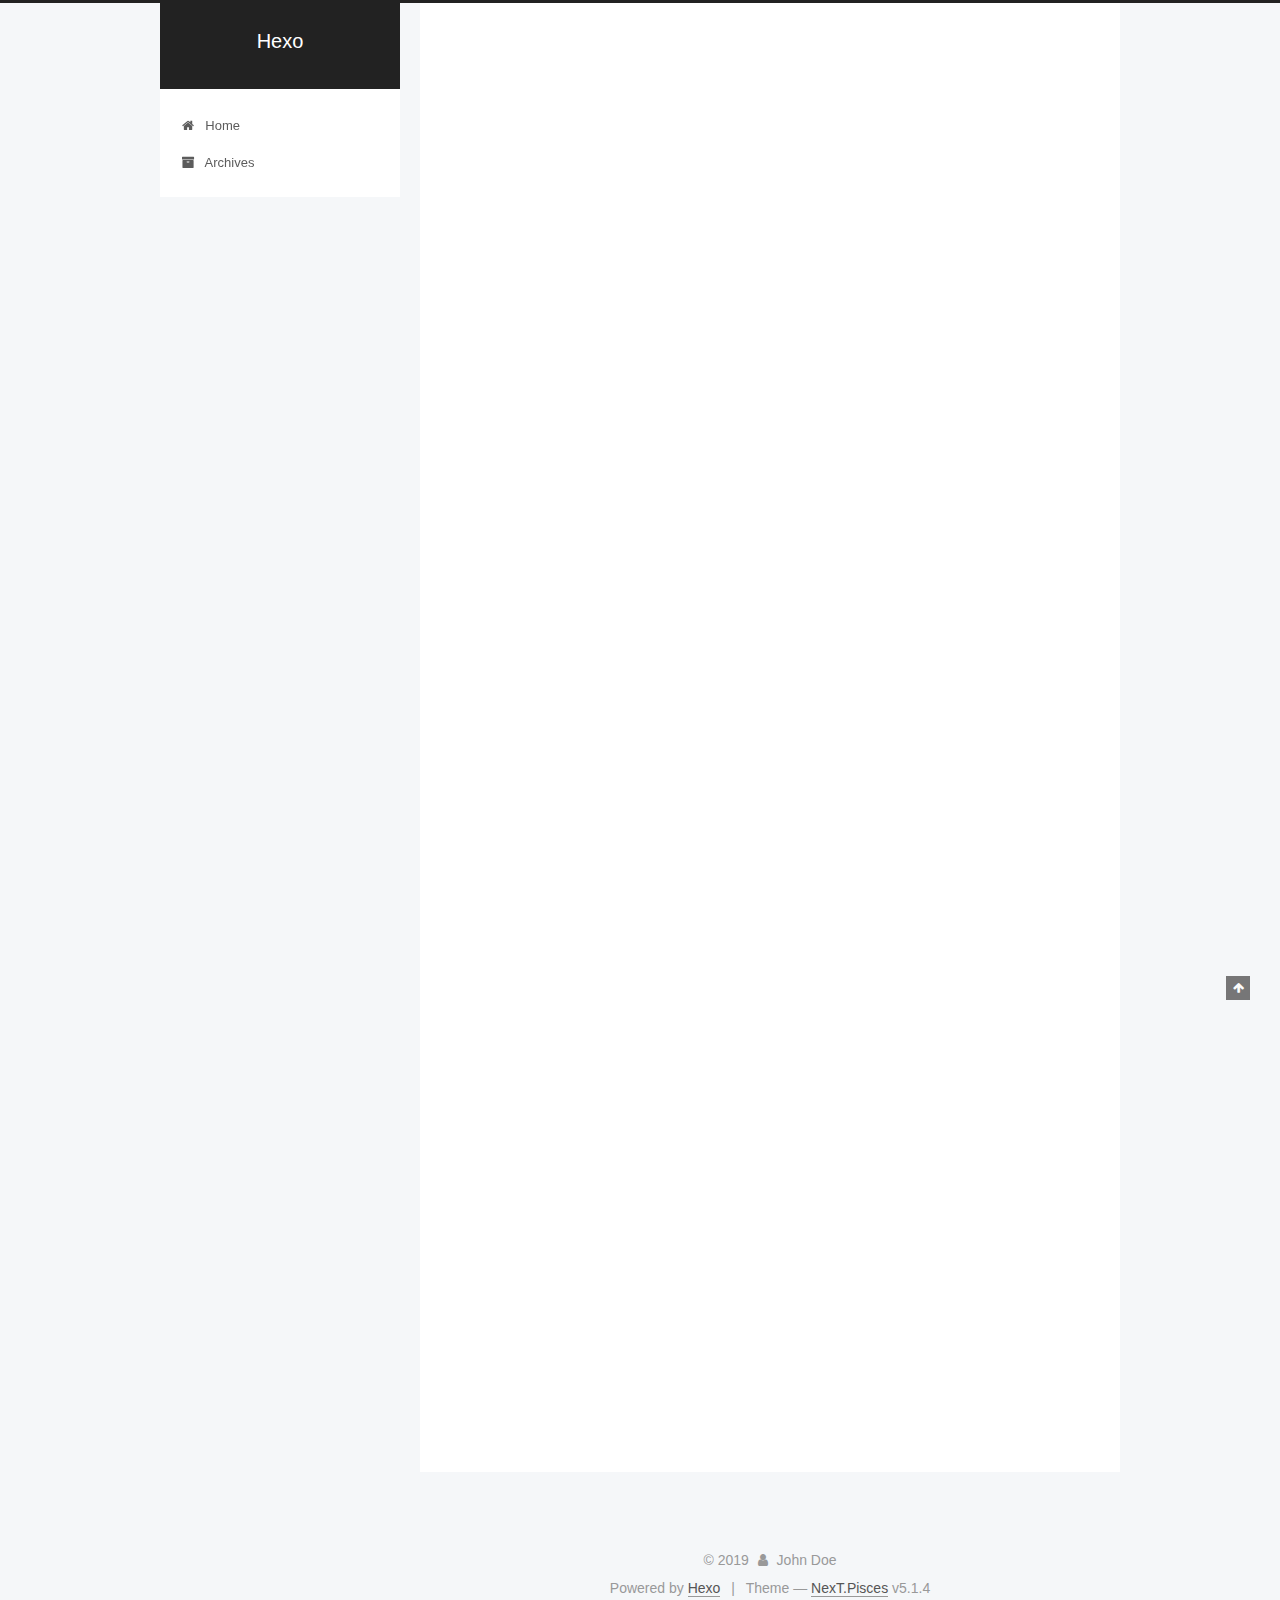
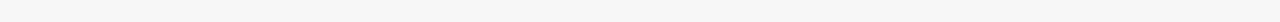
==== commit 48fe0b18: "Site updated: 2019-09-08 19:00:28" ====
--- a/index.html
+++ b/index.html
@@ -5,7 +5,7 @@
   
 
 
-<html class="theme-next muse use-motion" lang="en">
+<html class="theme-next pisces use-motion" lang="en">
 <head><meta name="generator" content="Hexo 3.9.0">
   <meta charset="UTF-8">
 <meta http-equiv="X-UA-Compatible" content="IE=edge">
@@ -93,7 +93,7 @@
   var NexT = window.NexT || {};
   var CONFIG = {
     root: '/',
-    scheme: 'Muse',
+    scheme: 'Pisces',
     version: '5.1.4',
     sidebar: {"position":"left","display":"post","offset":12,"b2t":false,"scrollpercent":false,"onmobile":false},
     fancybox: true,
@@ -691,7 +691,7 @@
 
 
 
-  <div class="theme-info">Theme &mdash; <a class="theme-link" target="_blank" href="https://github.com/iissnan/hexo-theme-next">NexT.Muse</a> v5.1.4</div>
+  <div class="theme-info">Theme &mdash; <a class="theme-link" target="_blank" href="https://github.com/iissnan/hexo-theme-next">NexT.Pisces</a> v5.1.4</div>
 
 
 
@@ -791,6 +791,13 @@
   
   
 
+
+  <script type="text/javascript" src="/js/src/affix.js?v=5.1.4"></script>
+
+  <script type="text/javascript" src="/js/src/schemes/pisces.js?v=5.1.4"></script>
+
+
+
   
 
   
--- a/css/main.css
+++ b/css/main.css
@@ -189,7 +189,7 @@
   font-size: 14px;
   line-height: 2;
   color: #555;
-  background: #fff;
+  background: #f5f7f9;
 }
 @media (max-width: 767px) {
   body {
@@ -653,8 +653,8 @@
 @media (min-width: 992px) {
   .full-image.full-image.full-image.full-image {
     max-width: none;
-    width: 110%;
-    margin: 25px -5%;
+    width: 118%;
+    margin: 0 -9%;
   }
 }
 .blockquote-center,
@@ -940,11 +940,11 @@
   display: inline-block;
   padding: 0 20px;
   font-size: 14px;
-  color: #fff;
-  background: #222;
-  border: 2px solid #222;
+  color: #555;
+  background: #fff;
+  border: 2px solid #555;
   text-decoration: none;
-  border-radius: 0;
+  border-radius: 2px;
   transition-property: background-color;
   transition-duration: 0.2s;
   transition-timing-function: ease-in-out;
@@ -953,8 +953,8 @@
 }
 .btn:hover {
   border-color: #222;
-  color: #222;
-  background: #fff;
+  color: #fff;
+  background: #222;
 }
 .btn +.btn {
   margin: 0 0 8px 8px;
@@ -1066,7 +1066,7 @@
   width: 24px;
   background: #222;
   font-size: 12px;
-  opacity: 1;
+  opacity: 0.6;
   color: #fff;
   cursor: pointer;
   text-align: center;
@@ -1087,7 +1087,7 @@
   }
 }
 .back-to-top.back-to-top-on {
-  bottom: 19px;
+  bottom: 30px;
 }
 .header {
   background: transparent;
@@ -1136,7 +1136,7 @@
 .site-subtitle {
   margin-top: 10px;
   font-size: 13px;
-  color: #999;
+  color: #ddd;
 }
 .use-motion .brand {
   opacity: 0;
@@ -1209,7 +1209,8 @@
   transition-timing-function: ease-in-out;
   transition-delay: 0s;
 }
-.menu .menu-item a:hover {
+.menu .menu-item a:hover,
+.menu-item-active a {
   border-bottom-color: #222;
 }
 .menu .menu-item .fa {
@@ -1738,20 +1739,20 @@
   display: block;
   margin: 0 auto;
   padding: 2px;
-  max-width: 96px;
+  max-width: 120px;
   height: auto;
-  border: 2px solid #333;
+  border: 1px solid #eee;
 }
 .site-author-name {
-  margin: 5px 0 0;
+  margin: 0;
   text-align: center;
-  color: #f5f5f5;
-  font-weight: normal;
+  color: #222;
+  font-weight: 600;
 }
 .site-description {
-  margin-top: 5px;
+  margin-top: 0;
   text-align: center;
-  font-size: 14px;
+  font-size: 13px;
   color: #999;
 }
 .site-state {
@@ -1763,7 +1764,7 @@
 .site-state-item {
   display: inline-block;
   padding: 0 15px;
-  border-left: 1px solid #333;
+  border-left: 1px solid #eee;
 }
 .site-state-item:first-child {
   border-left: none;
@@ -1776,11 +1777,11 @@
   text-align: center;
   color: inherit;
   font-weight: 600;
-  font-size: 18px;
+  font-size: 16px;
 }
 .site-state-item-name {
   font-size: 13px;
-  color: inherit;
+  color: #999;
 }
 .feed-link {
   margin-top: 20px;
@@ -1822,7 +1823,7 @@
   width: 4px;
   height: 4px;
   border-radius: 50%;
-  background: #e5885e;
+  background: #cfff47;
 }
 .links-of-blogroll {
   font-size: 13px;
@@ -1860,7 +1861,7 @@
   color: #555;
 }
 .sidebar-nav li:hover {
-  color: #f5f5f5;
+  color: #fc6423;
 }
 .page-post-detail .sidebar-nav-toc {
   padding: 0 5px;
@@ -1869,11 +1870,11 @@
   margin-left: 10px;
 }
 .sidebar-nav .sidebar-nav-active {
-  color: #87daff;
-  border-bottom-color: #87daff;
+  color: #fc6423;
+  border-bottom-color: #fc6423;
 }
 .sidebar-nav .sidebar-nav-active:hover {
-  color: #87daff;
+  color: #fc6423;
 }
 .sidebar-panel {
   display: none;
@@ -1906,12 +1907,12 @@
   transition-timing-function: ease-in-out;
   transition-delay: 0s;
   transition-property: all;
-  color: #999;
-  border-bottom-color: #555;
+  color: #666;
+  border-bottom-color: #ccc;
 }
 .post-toc ol a:hover {
-  color: #ccc;
-  border-bottom-color: #ccc;
+  color: #000;
+  border-bottom-color: #000;
 }
 .post-toc .nav-item {
   overflow: hidden;
@@ -1933,14 +1934,14 @@
   display: block;
 }
 .post-toc .nav .active > a {
-  color: #87daff;
-  border-bottom-color: #87daff;
+  color: #fc6423;
+  border-bottom-color: #fc6423;
 }
 .post-toc .nav .active-current > a {
-  color: #87daff;
+  color: #fc6423;
 }
 .post-toc .nav .active-current > a:hover {
-  color: #87daff;
+  color: #fc6423;
 }
 .footer {
   font-size: 14px;
@@ -2345,6 +2346,16 @@
   transform: translate(-50%, -50%);
   color: #ccc;
 }
+@media (min-width: 768px) and (max-width: 991px) {
+  .busuanzi-count {
+    width: auto;
+  }
+}
+@media (max-width: 767px) {
+  .busuanzi-count {
+    width: auto;
+  }
+}
 .site-uv,
 .site-pv,
 .page-pv {
@@ -2580,83 +2591,403 @@
   }
 }
 .page-post-detail .sidebar-toggle-line {
-  background: #87daff;
+  background: #fc6423;
 }
 .page-post-detail .comments {
   overflow: hidden;
 }
-@media (max-width: 767px) {
-  .header-inner,
-  .container .main-inner,
+.header {
+  position: relative;
+  margin: 0 auto;
+  width: 960px;
+}
+@media (min-width: 768px) and (max-width: 991px) {
+  .header {
+    width: auto;
+  }
+}
+@media (max-width: 767px) {
+  .header {
+    width: auto;
+  }
+}
+.header-inner {
+  position: absolute;
+  top: 0;
+  overflow: hidden;
+  padding: 0;
+  width: 240px;
+  background: #fff;
+  box-shadow: initial;
+  border-radius: initial;
+}
+@media (min-width: 1600px) {
+  .container .header-inner {
+    width: 240px;
+  }
+}
+@media (min-width: 768px) and (max-width: 991px) {
+  .header-inner {
+    position: relative;
+    width: auto;
+    border-radius: initial;
+  }
+}
+@media (max-width: 767px) {
+  .header-inner {
+    position: relative;
+    width: auto;
+    border-radius: initial;
+  }
+}
+.main:before,
+.main:after {
+  content: " ";
+  display: table;
+}
+.main:after {
+  clear: both;
+}
+@media (min-width: 768px) and (max-width: 991px) {
+  .main {
+    padding-bottom: 100px;
+  }
+}
+@media (max-width: 767px) {
+  .main {
+    padding-bottom: 100px;
+  }
+}
+.container .main-inner {
+  width: 960px;
+}
+@media (min-width: 768px) and (max-width: 991px) {
+  .container .main-inner {
+    width: auto;
+  }
+}
+@media (max-width: 767px) {
+  .container .main-inner {
+    width: auto;
+  }
+}
+.content-wrap {
+  float: right;
+  box-sizing: border-box;
+  padding: 40px;
+  width: 700px;
+  background: #fff;
+  min-height: 700px;
+  box-shadow: initial;
+  border-radius: initial;
+}
+@media (min-width: 768px) and (max-width: 991px) {
+  .content-wrap {
+    width: 100%;
+    padding: 20px;
+    border-radius: initial;
+  }
+}
+@media (max-width: 767px) {
+  .content-wrap {
+    width: 100%;
+    padding: 20px;
+    min-height: auto;
+    border-radius: initial;
+  }
+}
+.sidebar {
+  position: static;
+  float: left;
+  margin-top: 300px;
+  width: 240px;
+  background: #f5f7f9;
+  box-shadow: none;
+}
+@media (min-width: 768px) and (max-width: 991px) {
+  .sidebar {
+    display: none;
+  }
+}
+@media (max-width: 767px) {
+  .sidebar {
+    display: none;
+  }
+}
+.sidebar-toggle {
+  display: none;
+}
+.footer-inner {
+  width: 960px;
+  padding-left: 260px;
+}
+@media (min-width: 768px) and (max-width: 991px) {
   .footer-inner {
     width: auto;
-  }
-}
-embed {
-  display: block;
-  margin: 0px auto 25px auto;
-}
-.custom-logo .site-meta-headline {
-  text-align: center;
-}
-.custom-logo .brand {
+    padding-left: 0 !important;
+    padding-right: 0 !important;
+  }
+}
+@media (max-width: 767px) {
+  .footer-inner {
+    width: auto;
+    padding-left: 0 !important;
+    padding-right: 0 !important;
+  }
+}
+.sidebar-position-right .header-inner {
+  right: 0;
+}
+.sidebar-position-right .content-wrap {
+  float: left;
+}
+.sidebar-position-right .sidebar {
+  float: right;
+}
+.sidebar-position-right .footer-inner {
+  padding-left: 0;
+  padding-right: 260px;
+}
+.site-brand-wrapper {
+  position: relative;
+}
+.site-meta {
+  padding: 20px 0;
+  color: #fff;
+  background: #222;
+}
+@media (min-width: 768px) and (max-width: 991px) {
+  .site-meta {
+    box-shadow: 0 0 16px rgba(0,0,0,0.5);
+  }
+}
+@media (max-width: 767px) {
+  .site-meta {
+    box-shadow: 0 0 16px rgba(0,0,0,0.5);
+  }
+}
+.brand {
+  padding: 0;
   background: none;
 }
-.custom-logo .site-title {
-  margin: 10px auto 0;
-  font-size: 24px;
-  color: #222;
-}
-.custom-logo .site-title a {
-  border: none;
-}
-.custom-logo-image {
-  margin: 0 auto;
-  padding: 5px;
-  max-width: 150px;
-  background: #fff;
-}
-@media (max-width: 767px) {
-  .site-nav {
-    position: absolute;
-    left: 0;
-    top: 52px;
-    margin: 0;
-    width: 100%;
-    padding: 0;
-    background: #fff;
-    border-bottom: 1px solid #ddd;
-    z-index: 1030;
-  }
-}
-@media (max-width: 767px) {
-  .menu {
-    text-align: left;
-  }
-}
-@media (max-width: 767px) {
-  .menu .menu-item {
-    display: block;
-    margin: 0 10px;
-    vertical-align: top;
-  }
-}
-@media (max-width: 767px) {
-  .menu .menu-item br {
-    display: none;
-  }
-}
-@media (max-width: 767px) {
-  .menu .menu-item a {
-    padding: 5px 10px;
-  }
-}
-.menu .menu-item .fa {
-  margin-right: 0;
+.brand:hover {
+  color: #fff;
+}
+.site-subtitle {
+  margin: 10px 10px 0;
+  font-weight: initial;
 }
 .site-search form {
   display: none;
 }
+.site-nav {
+  border-top: none;
+}
+@media (min-width: 768px) and (max-width: 991px) {
+  .site-nav {
+    display: none !important;
+  }
+}
+@media (min-width: 768px) and (max-width: 991px) {
+  .site-nav-on {
+    display: block !important;
+  }
+}
+.menu .menu-item {
+  display: block;
+  margin: 0;
+}
+.menu .menu-item a {
+  position: relative;
+  box-sizing: border-box;
+  padding: 5px 20px;
+  text-align: left;
+  line-height: inherit;
+  transition-property: background-color;
+  transition-duration: 0.2s;
+  transition-timing-function: ease-in-out;
+  transition-delay: 0s;
+}
+.menu .menu-item a:hover,
+.menu-item-active a {
+  background: #f9f9f9;
+  border-bottom-color: #fff;
+}
+.menu .menu-item br {
+  display: none;
+}
+.menu-item-active a:after {
+  content: " ";
+  position: absolute;
+  top: 50%;
+  margin-top: -3px;
+  right: 15px;
+  width: 6px;
+  height: 6px;
+  border-radius: 50%;
+  background-color: #bbb;
+}
+.btn-bar {
+  background-color: #fff;
+}
+.site-nav-toggle {
+  left: 20px;
+  top: 50%;
+  -webkit-transform: translateY(-50%);
+  -webkit-transform: translateY(-50%);
+  -moz-transform: translateY(-50%);
+  -ms-transform: translateY(-50%);
+  -o-transform: translateY(-50%);
+  transform: translateY(-50%);
+}
+@media (min-width: 768px) and (max-width: 991px) {
+  .site-nav-toggle {
+    display: block;
+  }
+}
+.use-motion .sidebar .motion-element {
+  opacity: 1;
+}
+.sidebar {
+  margin-left: -100%;
+  right: auto;
+  bottom: auto;
+  -webkit-transform: none;
+}
+.sidebar-inner {
+  box-sizing: border-box;
+  width: 240px;
+  color: #555;
+  background: #fff;
+  box-shadow: initial;
+  border-radius: initial;
+  opacity: 0;
+}
+.sidebar-inner.affix {
+  position: fixed;
+  top: 12px;
+}
+.sidebar-inner.affix-bottom {
+  position: absolute;
+}
+.site-overview {
+  text-align: left;
+}
+.site-author:before,
+.site-author:after {
+  content: " ";
+  display: table;
+}
+.site-author:after {
+  clear: both;
+}
+.sidebar a {
+  color: #555;
+}
+.sidebar a:hover {
+  color: #222;
+}
+.site-state-item {
+  padding: 0 10px;
+}
+.links-of-author-item a:before {
+  display: none;
+}
+.links-of-author-item a {
+  border-bottom: none;
+  text-decoration: underline;
+}
+.feed-link {
+  border-top: 1px dotted #ccc;
+  border-bottom: 1px dotted #ccc;
+  text-align: center;
+}
+.feed-link a {
+  display: block;
+  color: #fc6423;
+  border: none;
+}
+.feed-link a:hover {
+  background: none;
+  color: #e34603;
+}
+.feed-link a:hover i {
+  color: #e34603;
+}
+.links-of-author {
+  display: flex;
+  flex-wrap: wrap;
+  justify-content: center;
+}
+.links-of-author-item {
+  margin: 5px 0 0;
+  width: 50%;
+}
+.links-of-author-item a {
+  max-width: 216px;
+  box-sizing: border-box;
+  display: inline-block;
+  margin-right: 0;
+  margin-bottom: 0;
+  padding: 0 5px;
+  overflow: hidden;
+  white-space: nowrap;
+  text-overflow: ellipsis;
+}
+.links-of-author-item a {
+  display: block;
+  text-decoration: none;
+}
+.links-of-author-item a:hover {
+  border-radius: 4px;
+  background: #eee;
+}
+.links-of-author-item .fa {
+  margin-right: 2px;
+  font-size: 16px;
+}
+.links-of-author-item .fa-globe {
+  font-size: 15px;
+}
+.links-of-blogroll {
+  text-align: center;
+  margin-top: 20px;
+  padding: 3px 0 0;
+  border-top: 1px dotted #ccc;
+}
+.links-of-blogroll-title {
+  margin-top: 0;
+}
+.links-of-blogroll-item {
+  padding: 0;
+}
+.links-of-blogroll-inline:before,
+.links-of-blogroll-inline:after {
+  content: " ";
+  display: table;
+}
+.links-of-blogroll-inline:after {
+  clear: both;
+}
 .links-of-blogroll-inline .links-of-blogroll-item {
-  display: inline-block;
-}
+  margin: 5px 0 0;
+  width: 50%;
+  display: inline-block;
+  width: unset;
+}
+.links-of-blogroll-inline .links-of-blogroll-item a {
+  max-width: 216px;
+  box-sizing: border-box;
+  display: inline-block;
+  margin-right: 0;
+  margin-bottom: 0;
+  padding: 0 5px;
+  overflow: hidden;
+  white-space: nowrap;
+  text-overflow: ellipsis;
+}
+@media (max-width: 767px) {
+  .post-body {
+    text-align: justify;
+  }
+}
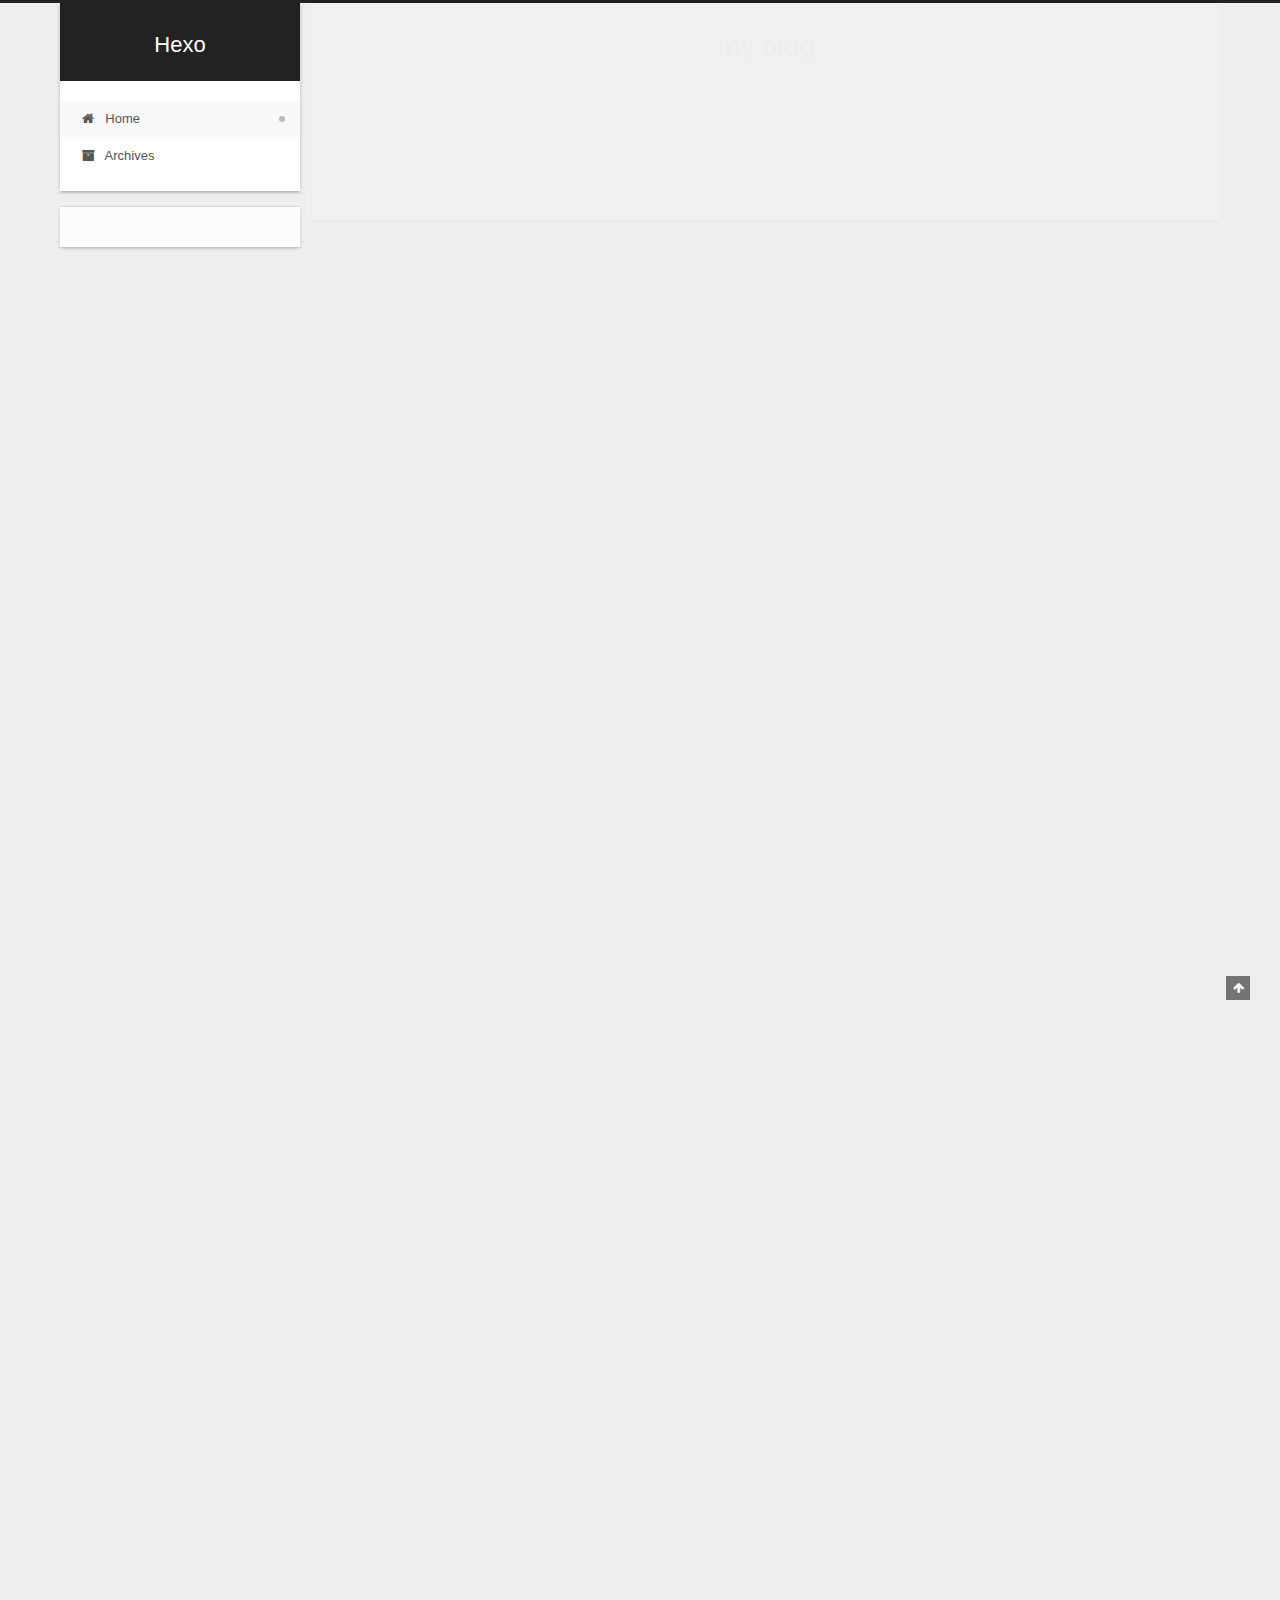
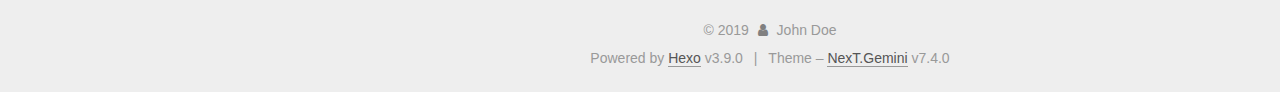
==== commit 9576b7dd: "Site updated: 2019-09-08 19:24:07" ====
--- a/index.html
+++ b/index.html
@@ -2,125 +2,80 @@
 
 
 
-  
-
-
-<html class="theme-next pisces use-motion" lang="en">
-<head><meta name="generator" content="Hexo 3.9.0">
+
+
+<html lang="en">
+<head>
   <meta charset="UTF-8">
-<meta http-equiv="X-UA-Compatible" content="IE=edge">
-<meta name="viewport" content="width=device-width, initial-scale=1, maximum-scale=1">
+<meta name="viewport" content="width=device-width, initial-scale=1, maximum-scale=2">
 <meta name="theme-color" content="#222">
-
-
-
-
-
-
-
-
-
-<meta http-equiv="Cache-Control" content="no-transform">
-<meta http-equiv="Cache-Control" content="no-siteapp">
-
-
-
-
-
-
-
-
-
-
-
-
-
-
-
-
-  
-  
-  <link href="/lib/fancybox/source/jquery.fancybox.css?v=2.1.5" rel="stylesheet" type="text/css">
-
-
-
-
-
-
-
-<link href="/lib/font-awesome/css/font-awesome.min.css?v=4.6.2" rel="stylesheet" type="text/css">
-
-<link href="/css/main.css?v=5.1.4" rel="stylesheet" type="text/css">
-
-
-  <link rel="apple-touch-icon" sizes="180x180" href="/images/apple-touch-icon-next.png?v=5.1.4">
-
-
-  <link rel="icon" type="image/png" sizes="32x32" href="/images/favicon-32x32-next.png?v=5.1.4">
-
-
-  <link rel="icon" type="image/png" sizes="16x16" href="/images/favicon-16x16-next.png?v=5.1.4">
-
-
-  <link rel="mask-icon" href="/images/logo.svg?v=5.1.4" color="#222">
-
-
-
-
-
-  <meta name="keywords" content="Hexo, NexT">
-
-
-
-
-
-
-
-
-
-
-<meta property="og:type" content="website">
+<meta name="generator" content="Hexo 3.9.0">
+  <link rel="apple-touch-icon" sizes="180x180" href="/images/apple-touch-icon-next.png?v=7.4.0">
+  <link rel="icon" type="image/png" sizes="32x32" href="/images/favicon-32x32-next.png?v=7.4.0">
+  <link rel="icon" type="image/png" sizes="16x16" href="/images/favicon-16x16-next.png?v=7.4.0">
+  <link rel="mask-icon" href="/images/logo.svg?v=7.4.0" color="#222">
+
+<link rel="stylesheet" href="/css/main.css?v=7.4.0">
+
+
+<link rel="stylesheet" href="/lib/font-awesome/css/font-awesome.min.css?v=4.7.0">
+
+
+<script id="hexo-configurations">
+  var NexT = window.NexT || {};
+  var CONFIG = {
+    root: '/',
+    scheme: 'Gemini',
+    version: '7.4.0',
+    exturl: false,
+    sidebar: {"position":"left","display":"post","offset":12,"onmobile":false},
+    copycode: {"enable":false,"show_result":false,"style":null},
+    back2top: {"enable":true,"sidebar":false,"scrollpercent":false},
+    bookmark: {"enable":false,"color":"#222","save":"auto"},
+    fancybox: false,
+    mediumzoom: false,
+    lazyload: false,
+    pangu: false,
+    algolia: {
+      appID: '',
+      apiKey: '',
+      indexName: '',
+      hits: {"per_page":10},
+      labels: {"input_placeholder":"Search for Posts","hits_empty":"We didn't find any results for the search: ${query}","hits_stats":"${hits} results found in ${time} ms"}
+    },
+    localsearch: {"enable":false,"trigger":"auto","top_n_per_article":1,"unescape":false,"preload":false},
+    path: '',
+    motion: {"enable":true,"async":false,"transition":{"post_block":"fadeIn","post_header":"slideDownIn","post_body":"slideDownIn","coll_header":"slideLeftIn","sidebar":"slideUpIn"}},
+    translation: {
+      copy_button: 'Copy',
+      copy_success: 'Copied',
+      copy_failure: 'Copy failed'
+    },
+    sidebarPadding: 40
+  };
+</script>
+
+  <meta property="og:type" content="website">
 <meta property="og:title" content="Hexo">
 <meta property="og:url" content="http://yoursite.com/index.html">
 <meta property="og:site_name" content="Hexo">
 <meta property="og:locale" content="en">
 <meta name="twitter:card" content="summary">
 <meta name="twitter:title" content="Hexo">
-
-
-
-<script type="text/javascript" id="hexo.configurations">
-  var NexT = window.NexT || {};
-  var CONFIG = {
-    root: '/',
-    scheme: 'Pisces',
-    version: '5.1.4',
-    sidebar: {"position":"left","display":"post","offset":12,"b2t":false,"scrollpercent":false,"onmobile":false},
-    fancybox: true,
-    tabs: true,
-    motion: {"enable":true,"async":false,"transition":{"post_block":"fadeIn","post_header":"slideDownIn","post_body":"slideDownIn","coll_header":"slideLeftIn","sidebar":"slideUpIn"}},
-    duoshuo: {
-      userId: '0',
-      author: 'Author'
-    },
-    algolia: {
-      applicationID: '',
-      apiKey: '',
-      indexName: '',
-      hits: {"per_page":10},
-      labels: {"input_placeholder":"Search for Posts","hits_empty":"We didn't find any results for the search: ${query}","hits_stats":"${hits} results found in ${time} ms"}
-    }
+  <link rel="canonical" href="http://yoursite.com/">
+
+
+<script id="page-configurations">
+  // https://hexo.io/docs/variables.html
+  CONFIG.page = {
+    sidebar: "",
+    isHome: true,
+    isPost: false,
+    isPage: false,
+    isArchive: false
   };
 </script>
 
-
-
-  <link rel="canonical" href="http://yoursite.com/">
-
-
-
-
-
   <title>Hexo</title>
   
 
@@ -131,38 +86,51 @@
 
 
 
+  <noscript>
+  <style>
+  .use-motion .brand,
+  .use-motion .menu-item,
+  .sidebar-inner,
+  .use-motion .post-block,
+  .use-motion .pagination,
+  .use-motion .comments,
+  .use-motion .post-header,
+  .use-motion .post-body,
+  .use-motion .collection-header { opacity: initial; }
+
+  .use-motion .logo,
+  .use-motion .site-title,
+  .use-motion .site-subtitle {
+    opacity: initial;
+    top: initial;
+  }
+
+  .use-motion .logo-line-before i { left: initial; }
+  .use-motion .logo-line-after i { right: initial; }
+  </style>
+</noscript>
+
 </head>
 
 <body itemscope itemtype="http://schema.org/WebPage" lang="en">
-
-  
-  
-    
-  
-
-  <div class="container sidebar-position-left 
-  page-home">
+  <div class="container use-motion">
     <div class="headband"></div>
 
     <header id="header" class="header" itemscope itemtype="http://schema.org/WPHeader">
-      <div class="header-inner"><div class="site-brand-wrapper">
-  <div class="site-meta ">
-    
-
-    <div class="custom-logo-site-title">
+      <div class="header-inner"><div class="site-brand-container">
+  <div class="site-meta">
+
+    <div>
       <a href="/" class="brand" rel="start">
         <span class="logo-line-before"><i></i></span>
         <span class="site-title">Hexo</span>
         <span class="logo-line-after"><i></i></span>
       </a>
     </div>
-      
-        <p class="site-subtitle"></p>
-      
   </div>
 
   <div class="site-nav-toggle">
-    <button>
+    <button aria-label="Toggle navigation bar">
       <span class="btn-bar"></span>
       <span class="btn-bar"></span>
       <span class="btn-bar"></span>
@@ -170,124 +138,95 @@
   </div>
 </div>
 
+
 <nav class="site-nav">
   
-
-  
-    <ul id="menu" class="menu">
+  <ul id="menu" class="menu">
+      
+      
       
         
         <li class="menu-item menu-item-home">
-          <a href="/" rel="section">
-            
-              <i class="menu-item-icon fa fa-fw fa-home"></i> <br>
-            
-            Home
-          </a>
-        </li>
+      
+    
+
+    <a href="/" rel="section"><i class="menu-item-icon fa fa-fw fa-home"></i> <br>Home</a>
+
+  </li>
+      
+      
       
         
         <li class="menu-item menu-item-archives">
-          <a href="/archives/" rel="section">
-            
-              <i class="menu-item-icon fa fa-fw fa-archive"></i> <br>
-            
-            Archives
-          </a>
-        </li>
-      
-
-      
-    </ul>
-  
-
-  
+      
+    
+
+    <a href="/archives/" rel="section"><i class="menu-item-icon fa fa-fw fa-archive"></i> <br>Archives</a>
+
+  </li>
+  </ul>
+
 </nav>
-
-
-
- </div>
+</div>
     </header>
+
+    
+  <div class="back-to-top">
+    <i class="fa fa-arrow-up"></i>
+    <span>0%</span>
+  </div>
+
 
     <main id="main" class="main">
       <div class="main-inner">
         <div class="content-wrap">
+            
+
           <div id="content" class="content">
             
-  <section id="posts" class="posts-expand">
-    
-      
-
-  
-
-  
-  
-  
-
-  <article class="post post-type-normal" itemscope itemtype="http://schema.org/Article">
-  
-  
-  
-  <div class="post-block">
+  <div id="posts" class="posts-expand">
+        <article itemscope itemtype="http://schema.org/Article">
+  
+  
+  
+  <div class="post-block home">
     <link itemprop="mainEntityOfPage" href="http://yoursite.com/2019/09/08/my-blog/">
 
     <span hidden itemprop="author" itemscope itemtype="http://schema.org/Person">
       <meta itemprop="name" content="John Doe">
-      <meta itemprop="description" content>
+      <meta itemprop="description" content="">
       <meta itemprop="image" content="/images/avatar.gif">
     </span>
 
     <span hidden itemprop="publisher" itemscope itemtype="http://schema.org/Organization">
       <meta itemprop="name" content="Hexo">
     </span>
-
-    
       <header class="post-header">
-
-        
-        
-          <h1 class="post-title" itemprop="name headline">
-                
-                <a class="post-title-link" href="/2019/09/08/my-blog/" itemprop="url">my blog</a></h1>
-        
+        <h1 class="post-title" itemprop="name headline">
+            
+            <a href="/2019/09/08/my-blog/" class="post-title-link" itemprop="url">my blog</a>
+          
+        </h1>
 
         <div class="post-meta">
-          <span class="post-time">
-            
+            <span class="post-meta-item">
               <span class="post-meta-item-icon">
                 <i class="fa fa-calendar-o"></i>
               </span>
+              <span class="post-meta-item-text">Posted on</span>
+
               
-                <span class="post-meta-item-text">Posted on</span>
+                
               
-              <time title="Post created" itemprop="dateCreated datePublished" datetime="2019-09-08T17:51:15+08:00">
-                2019-09-08
-              </time>
-            
-
-            
-
-            
-          </span>
-
-          
-
-          
-            
-          
-
-          
-          
-
-          
-
+
+              <time title="Created: 2019-09-08 17:51:15" itemprop="dateCreated datePublished" datetime="2019-09-08T17:51:15+08:00">2019-09-08</time>
+            </span>
           
 
           
 
         </div>
       </header>
-    
 
     
     
@@ -295,118 +234,71 @@
     <div class="post-body" itemprop="articleBody">
 
       
-      
-
-      
-        
-          
-            
           
         
       
     </div>
-    
-    
-    
-
-    
-
-    
-
-    
-
-    <footer class="post-footer">
-      
-
-      
-
-      
-
-      
-      
-        <div class="post-eof"></div>
-      
-    </footer>
+
+    
+    
+    
+      <footer class="post-footer">
+          <div class="post-eof"></div>
+        
+      </footer>
   </div>
   
   
   
   </article>
 
-
-    
-      
-
-  
-
-  
-  
-  
-
-  <article class="post post-type-normal" itemscope itemtype="http://schema.org/Article">
-  
-  
-  
-  <div class="post-block">
+    
+        <article itemscope itemtype="http://schema.org/Article">
+  
+  
+  
+  <div class="post-block home">
     <link itemprop="mainEntityOfPage" href="http://yoursite.com/2019/09/08/article-title/">
 
     <span hidden itemprop="author" itemscope itemtype="http://schema.org/Person">
       <meta itemprop="name" content="John Doe">
-      <meta itemprop="description" content>
+      <meta itemprop="description" content="">
       <meta itemprop="image" content="/images/avatar.gif">
     </span>
 
     <span hidden itemprop="publisher" itemscope itemtype="http://schema.org/Organization">
       <meta itemprop="name" content="Hexo">
     </span>
-
-    
       <header class="post-header">
-
-        
-        
-          <h1 class="post-title" itemprop="name headline">
-                
-                <a class="post-title-link" href="/2019/09/08/article-title/" itemprop="url">article title</a></h1>
-        
+        <h1 class="post-title" itemprop="name headline">
+            
+            <a href="/2019/09/08/article-title/" class="post-title-link" itemprop="url">article title</a>
+          
+        </h1>
 
         <div class="post-meta">
-          <span class="post-time">
-            
+            <span class="post-meta-item">
               <span class="post-meta-item-icon">
                 <i class="fa fa-calendar-o"></i>
               </span>
+              <span class="post-meta-item-text">Posted on</span>
+
               
-                <span class="post-meta-item-text">Posted on</span>
+                
               
-              <time title="Post created" itemprop="dateCreated datePublished" datetime="2019-09-08T17:11:28+08:00">
-                2019-09-08
-              </time>
-            
-
-            
-
-            
-          </span>
-
-          
-
-          
-            
-          
-
-          
-          
-
-          
-
+
+              <time title="Created: 2019-09-08 17:11:28 / Modified: 17:11:29" itemprop="dateCreated datePublished" datetime="2019-09-08T17:11:28+08:00">2019-09-08</time>
+            </span>
+          
+            
+
+            
           
 
           
 
         </div>
       </header>
-    
 
     
     
@@ -414,118 +306,67 @@
     <div class="post-body" itemprop="articleBody">
 
       
-      
-
-      
-        
-          
-            
           
         
       
     </div>
-    
-    
-    
-
-    
-
-    
-
-    
-
-    <footer class="post-footer">
-      
-
-      
-
-      
-
-      
-      
-        <div class="post-eof"></div>
-      
-    </footer>
+
+    
+    
+    
+      <footer class="post-footer">
+          <div class="post-eof"></div>
+        
+      </footer>
   </div>
   
   
   
   </article>
 
-
-    
-      
-
-  
-
-  
-  
-  
-
-  <article class="post post-type-normal" itemscope itemtype="http://schema.org/Article">
-  
-  
-  
-  <div class="post-block">
+    
+        <article itemscope itemtype="http://schema.org/Article">
+  
+  
+  
+  <div class="post-block home">
     <link itemprop="mainEntityOfPage" href="http://yoursite.com/2019/09/08/hello-world/">
 
     <span hidden itemprop="author" itemscope itemtype="http://schema.org/Person">
       <meta itemprop="name" content="John Doe">
-      <meta itemprop="description" content>
+      <meta itemprop="description" content="">
       <meta itemprop="image" content="/images/avatar.gif">
     </span>
 
     <span hidden itemprop="publisher" itemscope itemtype="http://schema.org/Organization">
       <meta itemprop="name" content="Hexo">
     </span>
-
-    
       <header class="post-header">
-
-        
-        
-          <h1 class="post-title" itemprop="name headline">
-                
-                <a class="post-title-link" href="/2019/09/08/hello-world/" itemprop="url">Hello World</a></h1>
-        
+        <h1 class="post-title" itemprop="name headline">
+            
+            <a href="/2019/09/08/hello-world/" class="post-title-link" itemprop="url">Hello World</a>
+          
+        </h1>
 
         <div class="post-meta">
-          <span class="post-time">
-            
+            <span class="post-meta-item">
               <span class="post-meta-item-icon">
                 <i class="fa fa-calendar-o"></i>
               </span>
+              <span class="post-meta-item-text">Posted on</span>
+
               
-                <span class="post-meta-item-text">Posted on</span>
+                
               
-              <time title="Post created" itemprop="dateCreated datePublished" datetime="2019-09-08T16:54:07+08:00">
-                2019-09-08
-              </time>
-            
-
-            
-
-            
-          </span>
-
-          
-
-          
-            
-          
-
-          
-          
-
-          
-
+
+              <time title="Created: 2019-09-08 16:54:07" itemprop="dateCreated datePublished" datetime="2019-09-08T16:54:07+08:00">2019-09-08</time>
+            </span>
           
 
           
 
         </div>
       </header>
-    
 
     
     
@@ -533,12 +374,7 @@
     <div class="post-body" itemprop="articleBody">
 
       
-      
-
-      
-        
-          
-            <p>Welcome to <a href="https://hexo.io/" target="_blank" rel="noopener">Hexo</a>! This is your very first post. Check <a href="https://hexo.io/docs/" target="_blank" rel="noopener">documentation</a> for more info. If you get any problems when using Hexo, you can find the answer in <a href="https://hexo.io/docs/troubleshooting.html" target="_blank" rel="noopener">troubleshooting</a> or you can ask me on <a href="https://github.com/hexojs/hexo/issues" target="_blank" rel="noopener">GitHub</a>.</p>
+          <p>Welcome to <a href="https://hexo.io/" target="_blank" rel="noopener">Hexo</a>! This is your very first post. Check <a href="https://hexo.io/docs/" target="_blank" rel="noopener">documentation</a> for more info. If you get any problems when using Hexo, you can find the answer in <a href="https://hexo.io/docs/troubleshooting.html" target="_blank" rel="noopener">troubleshooting</a> or you can ask me on <a href="https://github.com/hexojs/hexo/issues" target="_blank" rel="noopener">GitHub</a>.</p>
 <h2 id="Quick-Start"><a href="#Quick-Start" class="headerlink" title="Quick Start"></a>Quick Start</h2><h3 id="Create-a-new-post"><a href="#Create-a-new-post" class="headerlink" title="Create a new post"></a>Create a new post</h3><figure class="highlight bash"><table><tr><td class="gutter"><pre><span class="line">1</span><br></pre></td><td class="code"><pre><span class="line">$ hexo new <span class="string">"My New Post"</span></span><br></pre></td></tr></table></figure>
 
 <p>More info: <a href="https://hexo.io/docs/writing.html" target="_blank" rel="noopener">Writing</a></p>
@@ -552,41 +388,25 @@
 
 <p>More info: <a href="https://hexo.io/docs/deployment.html" target="_blank" rel="noopener">Deployment</a></p>
 
-          
         
       
     </div>
-    
-    
-    
-
-    
-
-    
-
-    
-
-    <footer class="post-footer">
-      
-
-      
-
-      
-
-      
-      
-        <div class="post-eof"></div>
-      
-    </footer>
+
+    
+    
+    
+      <footer class="post-footer">
+          <div class="post-eof"></div>
+        
+      </footer>
   </div>
   
   
   
   </article>
 
-
-    
-  </section>
+    
+  </div>
 
   
 
@@ -594,11 +414,7 @@
           </div>
           
 
-
-          
-
         </div>
-        
           
   
   <div class="sidebar-toggle">
@@ -609,94 +425,70 @@
     </div>
   </div>
 
-  <aside id="sidebar" class="sidebar">
-    
+  <aside class="sidebar">
     <div class="sidebar-inner">
 
-      
-
-      
-
-      <section class="site-overview-wrap sidebar-panel sidebar-panel-active">
-        <div class="site-overview">
-          <div class="site-author motion-element" itemprop="author" itemscope itemtype="http://schema.org/Person">
-            
-              <p class="site-author-name" itemprop="name">John Doe</p>
-              <p class="site-description motion-element" itemprop="description"></p>
-          </div>
-
-          <nav class="site-state motion-element">
-
-            
-              <div class="site-state-item site-state-posts">
-              
-                <a href="/archives/">
-              
-                  <span class="site-state-item-count">3</span>
-                  <span class="site-state-item-name">posts</span>
-                </a>
-              </div>
-            
-
-            
-
-            
-
-          </nav>
-
-          
-
-          
-
-          
-          
-
-          
-          
-
-          
-
-        </div>
-      </section>
-
-      
-
-      
+      <ul class="sidebar-nav motion-element">
+        <li class="sidebar-nav-toc">
+          Table of Contents
+        </li>
+        <li class="sidebar-nav-overview">
+          Overview
+        </li>
+      </ul>
+
+      <!--noindex-->
+      <div class="post-toc-wrap sidebar-panel">
+      </div>
+      <!--/noindex-->
+
+      <div class="site-overview-wrap sidebar-panel">
+        <div class="site-author motion-element" itemprop="author" itemscope itemtype="http://schema.org/Person">
+  <p class="site-author-name" itemprop="name">John Doe</p>
+  <div class="site-description" itemprop="description"></div>
+</div>
+  <nav class="site-state motion-element">
+      <div class="site-state-item site-state-posts">
+        
+          <a href="/archives/">
+        
+          <span class="site-state-item-count">3</span>
+          <span class="site-state-item-name">posts</span>
+        </a>
+      </div>
+    
+  </nav>
+
+
+
+      </div>
 
     </div>
   </aside>
-
-
-        
+  <div id="sidebar-dimmer"></div>
+
+
       </div>
     </main>
 
     <footer id="footer" class="footer">
       <div class="footer-inner">
         <div class="copyright">&copy; <span itemprop="copyrightYear">2019</span>
-  <span class="with-love">
+  <span class="with-love" id="animate">
     <i class="fa fa-user"></i>
   </span>
   <span class="author" itemprop="copyrightHolder">John Doe</span>
-
-  
 </div>
-
-
-  <div class="powered-by">Powered by <a class="theme-link" target="_blank" href="https://hexo.io">Hexo</a></div>
-
-
-
+  <div class="powered-by">Powered by <a href="https://hexo.io" class="theme-link" rel="noopener" target="_blank">Hexo</a> v3.9.0</div>
   <span class="post-meta-divider">|</span>
-
-
-
-  <div class="theme-info">Theme &mdash; <a class="theme-link" target="_blank" href="https://github.com/iissnan/hexo-theme-next">NexT.Pisces</a> v5.1.4</div>
-
-
-
-
-        
+  <div class="theme-info">Theme – <a href="https://theme-next.org" class="theme-link" rel="noopener" target="_blank">NexT.Gemini</a> v7.4.0</div>
+
+        
+
+
+
+
+
 
 
 
@@ -707,153 +499,42 @@
         
       </div>
     </footer>
-
-    
-      <div class="back-to-top">
-        <i class="fa fa-arrow-up"></i>
-        
-      </div>
-    
-
-    
-
-  </div>
-
-  
-
-<script type="text/javascript">
-  if (Object.prototype.toString.call(window.Promise) !== '[object Function]') {
-    window.Promise = null;
-  }
-</script>
-
-
-
-
-
-
-
-
-
-  
-
-
-
-
-
-
-
-
-
-
-
-
-  
-  
-    <script type="text/javascript" src="/lib/jquery/index.js?v=2.1.3"></script>
-  
-
-  
-  
-    <script type="text/javascript" src="/lib/fastclick/lib/fastclick.min.js?v=1.0.6"></script>
-  
-
-  
-  
-    <script type="text/javascript" src="/lib/jquery_lazyload/jquery.lazyload.js?v=1.9.7"></script>
-  
-
-  
-  
-    <script type="text/javascript" src="/lib/velocity/velocity.min.js?v=1.2.1"></script>
-  
-
-  
-  
-    <script type="text/javascript" src="/lib/velocity/velocity.ui.min.js?v=1.2.1"></script>
-  
-
-  
-  
-    <script type="text/javascript" src="/lib/fancybox/source/jquery.fancybox.pack.js?v=2.1.5"></script>
-  
-
-
-  
-
-
-  <script type="text/javascript" src="/js/src/utils.js?v=5.1.4"></script>
-
-  <script type="text/javascript" src="/js/src/motion.js?v=5.1.4"></script>
-
-
-
-  
-  
-
-
-  <script type="text/javascript" src="/js/src/affix.js?v=5.1.4"></script>
-
-  <script type="text/javascript" src="/js/src/schemes/pisces.js?v=5.1.4"></script>
-
-
-
-  
-
-  
-
-
-  <script type="text/javascript" src="/js/src/bootstrap.js?v=5.1.4"></script>
-
-
-
-  
-
-
-  
-
-
-
-
-	
-
-
-
-
-
-  
-
-
-
-
-
-  
-
-
-
-
-
-
-
-
-
-
-
-
-  
-
-
-
-
-
-  
-
-  
-
-  
-
-  
-  
+  </div>
+
+  
+
+
+  <script src="/lib/anime.min.js?v=3.1.0"></script>
+  <script src="/lib/velocity/velocity.min.js?v=1.2.1"></script>
+  <script src="/lib/velocity/velocity.ui.min.js?v=1.2.1"></script>
+<script src="/js/utils.js?v=7.4.0"></script><script src="/js/motion.js?v=7.4.0"></script>
+<script src="/js/schemes/pisces.js?v=7.4.0"></script>
+
+<script src="/js/next-boot.js?v=7.4.0"></script>
+
+
+
+  
+
+
+
+
+
+
+
+
+
+
+
+
+
+
+
+
+
+
+
+
 
   
 
--- a/css/main.css
+++ b/css/main.css
@@ -1,66 +1,43 @@
-/* normalize.css v3.0.2 | MIT License | git.io/normalize */
 html {
-  font-family: sans-serif; /* 1 */
-  -ms-text-size-adjust: 100%; /* 2 */
+  line-height: 1.15; /* 1 */
   -webkit-text-size-adjust: 100%; /* 2 */
 }
 body {
   margin: 0;
 }
-article,
-aside,
-details,
-figcaption,
-figure,
-footer,
-header,
-hgroup,
-main,
-menu,
-nav,
-section,
-summary {
+main {
   display: block;
-}
-audio,
-canvas,
-progress,
-video {
-  display: inline-block; /* 1 */
-  vertical-align: baseline; /* 2 */
-}
-audio:not([controls]) {
-  display: none;
-  height: 0;
-}
-[hidden],
-template {
-  display: none;
-}
-a {
-  background-color: transparent;
-}
-a:active,
-a:hover {
-  outline: 0;
-}
-abbr[title] {
-  border-bottom: 1px dotted;
-}
-b,
-strong {
-  font-weight: bold;
-}
-dfn {
-  font-style: italic;
 }
 h1 {
   font-size: 2em;
   margin: 0.67em 0;
 }
-mark {
-  background: #ff0;
-  color: #000;
+hr {
+  box-sizing: content-box; /* 1 */
+  height: 0; /* 1 */
+  overflow: visible; /* 2 */
+}
+pre {
+  font-family: monospace, monospace; /* 1 */
+  font-size: 1em; /* 2 */
+}
+a {
+  background-color: transparent;
+}
+abbr[title] {
+  border-bottom: none; /* 1 */
+  text-decoration: underline; /* 2 */
+  text-decoration: underline dotted; /* 2 */
+}
+b,
+strong {
+  font-weight: bolder;
+}
+code,
+kbd,
+samp {
+  font-family: monospace, monospace; /* 1 */
+  font-size: 1em; /* 2 */
 }
 small {
   font-size: 80%;
@@ -72,138 +49,117 @@
   position: relative;
   vertical-align: baseline;
 }
+sub {
+  bottom: -0.25em;
+}
 sup {
   top: -0.5em;
 }
-sub {
-  bottom: -0.25em;
-}
 img {
-  border: 0;
-}
-svg:not(:root) {
-  overflow: hidden;
-}
-figure {
-  margin: 1em 40px;
-}
-hr {
-  -moz-box-sizing: content-box;
-  box-sizing: content-box;
-  height: 0;
-}
-pre {
-  overflow: auto;
-}
-code,
-kbd,
-pre,
-samp {
-  font-family: monospace, monospace;
-  font-size: 1em;
+  border-style: none;
 }
 button,
 input,
 optgroup,
 select,
 textarea {
-  color: inherit; /* 1 */
-  font: inherit; /* 2 */
-  margin: 0; /* 3 */
-}
-button {
+  font-family: inherit; /* 1 */
+  font-size: 100%; /* 1 */
+  line-height: 1.15; /* 1 */
+  margin: 0; /* 2 */
+}
+button,
+input {
+/* 1 */
   overflow: visible;
 }
 button,
 select {
+/* 1 */
   text-transform: none;
 }
 button,
-html input[type="button"],
-input[type="reset"],
-input[type="submit"] {
-  -webkit-appearance: button; /* 2 */
-  cursor: pointer; /* 3 */
-}
-button[disabled],
-html input[disabled] {
-  cursor: default;
+[type='button'],
+[type='reset'],
+[type='submit'] {
+  -webkit-appearance: button;
 }
 button::-moz-focus-inner,
-input::-moz-focus-inner {
-  border: 0;
+[type='button']::-moz-focus-inner,
+[type='reset']::-moz-focus-inner,
+[type='submit']::-moz-focus-inner {
+  border-style: none;
   padding: 0;
 }
-input {
-  line-height: normal;
-}
-input[type="checkbox"],
-input[type="radio"] {
+button:-moz-focusring,
+[type='button']:-moz-focusring,
+[type='reset']:-moz-focusring,
+[type='submit']:-moz-focusring {
+  outline: 1px dotted ButtonText;
+}
+fieldset {
+  padding: 0.35em 0.75em 0.625em;
+}
+legend {
+  box-sizing: border-box; /* 1 */
+  color: inherit; /* 2 */
+  display: table; /* 1 */
+  max-width: 100%; /* 1 */
+  padding: 0; /* 3 */
+  white-space: normal; /* 1 */
+}
+progress {
+  vertical-align: baseline;
+}
+textarea {
+  overflow: auto;
+}
+[type='checkbox'],
+[type='radio'] {
   box-sizing: border-box; /* 1 */
   padding: 0; /* 2 */
 }
-input[type="number"]::-webkit-inner-spin-button,
-input[type="number"]::-webkit-outer-spin-button {
+[type='number']::-webkit-inner-spin-button,
+[type='number']::-webkit-outer-spin-button {
   height: auto;
 }
-input[type="search"] {
+[type='search'] {
+  outline-offset: -2px; /* 2 */
   -webkit-appearance: textfield; /* 1 */
-  -moz-box-sizing: content-box;
-  -webkit-box-sizing: content-box; /* 2 */
-  box-sizing: content-box;
-}
-input[type="search"]::-webkit-search-cancel-button,
-input[type="search"]::-webkit-search-decoration {
+}
+[type='search']::-webkit-search-decoration {
   -webkit-appearance: none;
 }
-fieldset {
-  border: 1px solid #c0c0c0;
-  margin: 0 2px;
-  padding: 0.35em 0.625em 0.75em;
-}
-legend {
-  border: 0; /* 1 */
-  padding: 0; /* 2 */
-}
-textarea {
-  overflow: auto;
-}
-optgroup {
-  font-weight: bold;
-}
-table {
-  border-collapse: collapse;
-  border-spacing: 0;
-}
-td,
-th {
-  padding: 0;
+::-webkit-file-upload-button {
+  font: inherit; /* 2 */
+  -webkit-appearance: button; /* 1 */
+}
+details {
+  display: block;
+}
+summary {
+  display: list-item;
+}
+template {
+  display: none;
+}
+[hidden] {
+  display: none;
 }
 ::selection {
   background: #262a30;
   color: #fff;
 }
 body {
-  position: relative;
+  background: #eee;
+  color: #555;
   font-family: 'Lato', "PingFang SC", "Microsoft YaHei", sans-serif;
-  font-size: 14px;
+  font-size: 1em;
   line-height: 2;
-  color: #555;
-  background: #f5f7f9;
-}
-@media (max-width: 767px) {
+}
+@media (max-width: 991px) {
   body {
-    padding-right: 0 !important;
-  }
-}
-@media (min-width: 768px) and (max-width: 991px) {
-  body {
-    padding-right: 0 !important;
-  }
-}
-@media (min-width: 1600px) {
-  body {
-    font-size: 16px;
+    padding-right: 0;
   }
 }
 h1,
@@ -212,105 +168,72 @@
 h4,
 h5,
 h6 {
-  margin: 0;
-  padding: 0;
+  font-family: 'Lato', "PingFang SC", "Microsoft YaHei", sans-serif;
   font-weight: bold;
   line-height: 1.5;
-  font-family: 'Lato', "PingFang SC", "Microsoft YaHei", sans-serif;
-}
-h2,
-h3,
-h4,
-h5,
+  margin: 20px 0 15px;
+  padding: 0;
+}
+h1 {
+  font-size: 1.75em;
+}
+h2 {
+  font-size: 1.625em;
+}
+h3 {
+  font-size: 1.5em;
+}
+h4 {
+  font-size: 1.375em;
+}
+h5 {
+  font-size: 1.25em;
+}
 h6 {
-  margin: 20px 0 15px;
-}
-h1 {
-  font-size: 22px;
-}
-@media (max-width: 767px) {
-  h1 {
-    font-size: 18px;
-  }
-}
-h2 {
-  font-size: 20px;
-}
-@media (max-width: 767px) {
-  h2 {
-    font-size: 16px;
-  }
-}
-h3 {
-  font-size: 18px;
-}
-@media (max-width: 767px) {
-  h3 {
-    font-size: 14px;
-  }
-}
-h4 {
-  font-size: 16px;
-}
-@media (max-width: 767px) {
-  h4 {
-    font-size: 12px;
-  }
-}
-h5 {
-  font-size: 14px;
-}
-@media (max-width: 767px) {
-  h5 {
-    font-size: 10px;
-  }
-}
-h6 {
-  font-size: 12px;
-}
-@media (max-width: 767px) {
-  h6 {
-    font-size: 8px;
-  }
+  font-size: 1.125em;
 }
 p {
   margin: 0 0 20px 0;
 }
-a {
+a,
+span.exturl {
+  overflow-wrap: break-word;
+  word-wrap: break-word;
+  background-color: transparent;
+  border-bottom: 1px solid #999;
   color: #555;
+  outline: none;
   text-decoration: none;
-  outline: none;
-  border-bottom: 1px solid #999;
-  word-wrap: break-word;
-}
-a:hover {
+  cursor: pointer;
+}
+a:hover,
+span.exturl:hover {
+  border-bottom-color: #222;
   color: #222;
-  border-bottom-color: #222;
-}
-blockquote {
-  margin: 0;
-  padding: 0;
-}
-img {
+}
+iframe,
+img,
+video {
   display: block;
-  margin: auto;
+  margin-left: auto;
+  margin-right: auto;
   max-width: 100%;
-  height: auto;
 }
 hr {
-  margin: 40px 0;
-  height: 3px;
-  border: none;
   background-color: #ddd;
   background-image: repeating-linear-gradient(-45deg, #fff, #fff 4px, transparent 4px, transparent 8px);
+  border: 0;
+  height: 3px;
+  margin: 40px 0;
 }
 blockquote {
+  border-left: 4px solid #ddd;
+  color: #666;
+  margin: 0;
   padding: 0 15px;
-  color: #666;
-  border-left: 4px solid #ddd;
 }
 blockquote cite::before {
-  content: "-";
+  content: '-';
   padding: 0 5px;
 }
 dt {
@@ -321,12 +244,12 @@
   padding: 0;
 }
 kbd {
+  background-color: #f9f9f9;
+  background-image: linear-gradient(top, #eee, #fff, #eee);
   border: 1px solid #ccc;
   border-radius: 0.2em;
   box-shadow: 0.1em 0.1em 0.2em rgba(0,0,0,0.1);
-  background-color: #f9f9f9;
   font-family: inherit;
-  background-image: -webkit-linear-gradient(top, #eee, #fff, #eee);
   padding: 0.1em 0.3em;
   white-space: nowrap;
 }
@@ -359,12 +282,12 @@
   margin-left: auto;
   margin-right: auto;
 }
-.clearfix:before,
-.clearfix:after {
-  content: " ";
+.clearfix::before,
+.clearfix::after {
+  content: ' ';
   display: table;
 }
-.clearfix:after {
+.clearfix::after {
   clear: both;
 }
 .pullquote {
@@ -380,56 +303,44 @@
   margin-left: 10px;
   margin-right: 5px;
 }
-.affix.affix.affix {
-  position: fixed;
-}
 .translation {
+  color: #999;
+  font-size: 0.875em;
   margin-top: -20px;
-  font-size: 14px;
-  color: #999;
-}
-.scrollbar-measure {
-  width: 100px;
-  height: 100px;
-  overflow: scroll;
-  position: absolute;
-  top: -9999px;
-}
-.use-motion .motion-element {
-  opacity: 0;
+}
+.table-container {
+  -webkit-overflow-scrolling: touch;
+  overflow: auto;
 }
 table {
-  margin: 20px 0;
-  width: 100%;
   border-collapse: collapse;
   border-spacing: 0;
-  border: 1px solid #ddd;
-  font-size: 14px;
-  table-layout: fixed;
-  word-wrap: break-all;
-}
-table>tbody>tr:nth-of-type(odd) {
+  font-size: 0.875em;
+  margin: 0 0 20px 0;
+  width: 100%;
+}
+table > tbody > tr:nth-of-type(odd) {
   background-color: #f9f9f9;
 }
-table>tbody>tr:hover {
+table > tbody > tr:hover {
   background-color: #f5f5f5;
 }
 caption,
 th,
 td {
+  font-weight: normal;
   padding: 8px;
   text-align: left;
   vertical-align: middle;
-  font-weight: normal;
 }
 th,
 td {
+  border: 1px solid #ddd;
   border-bottom: 3px solid #ddd;
-  border-right: 1px solid #eee;
 }
 th {
+  font-weight: 700;
   padding-bottom: 10px;
-  font-weight: 700;
 }
 td {
   border-bottom-width: 1px;
@@ -440,143 +351,147 @@
 }
 .container {
   position: relative;
-  min-height: 100%;
 }
 .header-inner {
   margin: 0 auto;
   padding: 100px 0 70px;
-  width: 700px;
+  width: calc(100% - 20px);
+}
+@media (min-width: 1200px) {
+  .container .header-inner {
+    width: 1160px;
+  }
 }
 @media (min-width: 1600px) {
   .container .header-inner {
-    width: 900px;
-  }
-}
-.main {
-  padding-bottom: 150px;
+    width: 73%;
+  }
 }
 .main-inner {
   margin: 0 auto;
-  width: 700px;
+  width: calc(100% - 20px);
+}
+@media (min-width: 1200px) {
+  .container .main-inner {
+    width: 1160px;
+  }
 }
 @media (min-width: 1600px) {
   .container .main-inner {
-    width: 900px;
+    width: 73%;
   }
 }
 .footer {
-  position: absolute;
-  left: 0;
-  bottom: 0;
-  width: 100%;
-  min-height: 50px;
+  padding: 20px 0;
 }
 .footer-inner {
   box-sizing: border-box;
-  margin: 20px auto;
-  width: 700px;
+  margin: 0 auto;
+  width: calc(100% - 20px);
+}
+@media (min-width: 1200px) {
+  .container .footer-inner {
+    width: 1160px;
+  }
 }
 @media (min-width: 1600px) {
   .container .footer-inner {
-    width: 900px;
+    width: 73%;
   }
 }
 pre,
 .highlight {
-  overflow: auto;
-  margin: 20px 0;
-  padding: 0;
-  font-size: 13px;
+  background: #f7f7f7;
   color: #4d4d4c;
-  background: #f7f7f7;
   line-height: 1.6;
+  margin: 0 auto 20px;
 }
 pre,
 code {
   font-family: consolas, Menlo, "PingFang SC", "Microsoft YaHei", monospace;
 }
 code {
-  padding: 2px 4px;
+  overflow-wrap: break-word;
   word-wrap: break-word;
-  color: #555;
   background: #eee;
   border-radius: 3px;
-  font-size: 13px;
+  color: #555;
+  padding: 2px 4px;
 }
 pre {
+  overflow: auto;
   padding: 10px;
 }
 pre code {
+  background: none;
+  color: #4d4d4c;
+  font-size: 0.875em;
   padding: 0;
-  color: #4d4d4c;
-  background: none;
   text-shadow: none;
 }
-.highlight {
-  border-radius: 1px;
+.highlight *::selection {
+  background: #d6d6d6;
 }
 .highlight pre {
-  border: none;
+  border: 0;
   margin: 0;
   padding: 10px 0;
 }
 .highlight table {
+  border: 0;
   margin: 0;
   width: auto;
-  border: none;
 }
 .highlight td {
-  border: none;
+  border: 0;
   padding: 0;
 }
 .highlight figcaption {
-  font-size: 1em;
+  background: #eee;
+  border-bottom: 1px solid #e9e9e9;
   color: #4d4d4c;
   line-height: 1em;
-  margin-bottom: 1em;
-}
-.highlight figcaption:before,
-.highlight figcaption:after {
-  content: " ";
+  margin: 0;
+  padding: 0.5em;
+}
+.highlight figcaption::before,
+.highlight figcaption::after {
+  content: ' ';
   display: table;
 }
-.highlight figcaption:after {
+.highlight figcaption::after {
   clear: both;
 }
 .highlight figcaption a {
+  color: #4d4d4c;
   float: right;
-  color: #4d4d4c;
 }
 .highlight figcaption a:hover {
   border-bottom-color: #4d4d4c;
 }
 .highlight .gutter pre {
+  background-color: #eff2f3;
+  color: #869194;
   padding-left: 10px;
   padding-right: 10px;
-  color: #869194;
   text-align: right;
-  background-color: #eff2f3;
 }
 .highlight .code pre {
+  background-color: #f7f7f7;
+  padding-left: 10px;
   width: 100%;
-  padding-left: 10px;
-  padding-right: 10px;
-  background-color: #f7f7f7;
-}
-.highlight .line {
-  height: 20px;
 }
 .gutter {
-  -webkit-user-select: none;
   -moz-user-select: none;
   -ms-user-select: none;
+  -webkit-user-select: none;
   user-select: none;
 }
 .gist table {
   width: auto;
 }
 .gist table td {
-  border: none;
+  border: 0;
 }
 pre .deletion {
   background: #fdd;
@@ -585,7 +500,11 @@
   background: #dfd;
 }
 pre .meta {
-  color: #8959a8;
+  color: #eab700;
+  -moz-user-select: none;
+  -ms-user-select: none;
+  -webkit-user-select: none;
+  user-select: none;
 }
 pre .comment {
   color: #8e908c;
@@ -593,6 +512,7 @@
 pre .variable,
 pre .attribute,
 pre .tag,
+pre .name,
 pre .regexp,
 pre .ruby .constant,
 pre .xml .tag .title,
@@ -607,6 +527,7 @@
 pre .number,
 pre .preprocessor,
 pre .built_in,
+pre .builtin-name,
 pre .literal,
 pre .params,
 pre .constant,
@@ -616,13 +537,13 @@
 pre .ruby .class .title,
 pre .css .rules .attribute,
 pre .string,
+pre .symbol,
 pre .value,
 pre .inheritance,
 pre .header,
 pre .ruby .symbol,
 pre .xml .cdata,
 pre .special,
-pre .number,
 pre .formula {
   color: #718c00;
 }
@@ -644,107 +565,173 @@
 pre .javascript .function {
   color: #8959a8;
 }
-.full-image.full-image.full-image.full-image {
-  border: none;
-  max-width: 100%;
-  width: auto;
-  margin: 20px auto 25px;
-}
-@media (min-width: 992px) {
-  .full-image.full-image.full-image.full-image {
-    max-width: none;
-    width: 118%;
-    margin: 0 -9%;
-  }
-}
-.blockquote-center,
-.page-home .post-type-quote blockquote,
-.page-post-detail .post-type-quote blockquote {
-  position: relative;
+.blockquote-center {
+  border-left: none;
   margin: 40px 0;
   padding: 0;
-  border-left: none;
+  position: relative;
   text-align: center;
 }
 .blockquote-center::before,
-.page-home .post-type-quote blockquote::before,
-.page-post-detail .post-type-quote blockquote::before,
-.blockquote-center::after,
-.page-home .post-type-quote blockquote::after,
-.page-post-detail .post-type-quote blockquote::after {
-  position: absolute;
+.blockquote-center::after {
+  background-position: 0 -6px;
+  background-repeat: no-repeat;
+  background-size: 22px 22px;
   content: ' ';
   display: block;
-  width: 100%;
   height: 24px;
   opacity: 0.2;
-  background-repeat: no-repeat;
-  background-position: 0 -6px;
-  background-size: 22px 22px;
-}
-.blockquote-center::before,
-.page-home .post-type-quote blockquote::before,
-.page-post-detail .post-type-quote blockquote::before {
-  top: -20px;
+  position: absolute;
+  width: 100%;
+}
+.blockquote-center::before {
   background-image: url("../images/quote-l.svg");
   border-top: 1px solid #ccc;
-}
-.blockquote-center::after,
-.page-home .post-type-quote blockquote::after,
-.page-post-detail .post-type-quote blockquote::after {
+  top: -20px;
+}
+.blockquote-center::after {
+  background-image: url("../images/quote-r.svg");
+  background-position: 100% 8px;
+  border-bottom: 1px solid #ccc;
   bottom: -20px;
-  background-image: url("../images/quote-r.svg");
-  border-bottom: 1px solid #ccc;
-  background-position: 100% 8px;
 }
 .blockquote-center p,
-.page-home .post-type-quote blockquote p,
-.page-post-detail .post-type-quote blockquote p,
-.blockquote-center div,
-.page-home .post-type-quote blockquote div,
-.page-post-detail .post-type-quote blockquote div {
-  text-align: center;
-}
-.post .post-body .group-picture img {
+.blockquote-center div {
+  text-align: center;
+}
+.post-body .group-picture img {
+  border: 0;
   box-sizing: border-box;
+  margin: 0 auto;
   padding: 0 3px;
-  border: none;
-}
-.post .group-picture-row {
+}
+.post-body .group-picture-row {
+  margin-bottom: 6px;
   overflow: hidden;
-  margin-top: 6px;
-}
-.post .group-picture-row:first-child {
-  margin-top: 0;
-}
-.post .group-picture-column {
+}
+.post-body .group-picture-column {
   float: left;
-}
-.page-post-detail .post-body .group-picture-column {
-  float: none;
-  margin-top: 10px;
-  width: auto !important;
-}
-.page-post-detail .post-body .group-picture-column img {
-  margin: 0 auto;
-}
-.page-archive .group-picture-container {
-  overflow: hidden;
-}
-.page-archive .group-picture-row {
-  float: left;
-}
-.page-archive .group-picture-row:first-child {
-  margin-top: 6px;
-}
-.page-archive .group-picture-column {
-  max-width: 150px;
-  max-height: 150px;
+  margin-bottom: 10px;
+}
+.post-body .label {
+  display: inline;
+  padding: 0 2px;
+}
+.post-body .label.default {
+  background-color: #f0f0f0;
+}
+.post-body .label.primary {
+  background-color: #efe6f7;
+}
+.post-body .label.info {
+  background-color: #e5f2f8;
+}
+.post-body .label.success {
+  background-color: #e7f4e9;
+}
+.post-body .label.warning {
+  background-color: #fcf6e1;
+}
+.post-body .label.danger {
+  background-color: #fae8eb;
+}
+.post-body .tabs {
+  margin-bottom: 20px;
+}
+.post-body .tabs,
+.tabs-comment {
+  display: block;
+  padding-top: 10px;
+  position: relative;
+}
+.post-body .tabs ul.nav-tabs,
+.tabs-comment ul.nav-tabs {
+  display: flex;
+  flex-wrap: wrap;
+  margin: 0;
+  margin-bottom: -1px;
+  padding: 0;
+}
+@media (max-width: 413px) {
+  .post-body .tabs ul.nav-tabs,
+  .tabs-comment ul.nav-tabs {
+    display: block;
+    margin-bottom: 5px;
+  }
+}
+.post-body .tabs ul.nav-tabs li.tab,
+.tabs-comment ul.nav-tabs li.tab {
+  background-color: #fff;
+  border-bottom: 1px solid #ddd;
+  border-left: 1px solid transparent;
+  border-right: 1px solid transparent;
+  border-top: 3px solid transparent;
+  flex-grow: 1;
+  list-style-type: none;
+}
+@media (max-width: 413px) {
+  .post-body .tabs ul.nav-tabs li.tab,
+  .tabs-comment ul.nav-tabs li.tab {
+    border-bottom: 1px solid transparent;
+    border-left: 3px solid transparent;
+    border-right: 1px solid transparent;
+    border-top: 1px solid transparent;
+  }
+}
+.post-body .tabs ul.nav-tabs li.tab a,
+.tabs-comment ul.nav-tabs li.tab a {
+  border-bottom: initial;
+  display: block;
+  line-height: 1.8em;
+  outline: 0;
+  padding: 0.25em 0.75em;
+  text-align: center;
+  transition-delay: 0s;
+  transition-duration: 0.2s;
+  transition-timing-function: ease-out;
+}
+.post-body .tabs ul.nav-tabs li.tab a i,
+.tabs-comment ul.nav-tabs li.tab a i {
+  width: 1.285714285714286em;
+}
+.post-body .tabs ul.nav-tabs li.tab.active,
+.tabs-comment ul.nav-tabs li.tab.active {
+  border-bottom: 1px solid transparent;
+  border-left: 1px solid #ddd;
+  border-right: 1px solid #ddd;
+  border-top: 3px solid #fc6423;
+}
+@media (max-width: 413px) {
+  .post-body .tabs ul.nav-tabs li.tab.active,
+  .tabs-comment ul.nav-tabs li.tab.active {
+    border-bottom: 1px solid #ddd;
+    border-left: 3px solid #fc6423;
+    border-right: 1px solid #ddd;
+    border-top: 1px solid #ddd;
+  }
+}
+.post-body .tabs ul.nav-tabs li.tab.active a,
+.tabs-comment ul.nav-tabs li.tab.active a {
+  color: #555;
+  cursor: default;
+}
+.post-body .tabs .tab-content .tab-pane,
+.tabs-comment .tab-content .tab-pane {
+  border: 1px solid #ddd;
+  padding: 20px 20px 0 20px;
+}
+.post-body .tabs .tab-content .tab-pane:not(.active),
+.tabs-comment .tab-content .tab-pane:not(.active) {
+  display: none;
+}
+.post-body .tabs .tab-content .tab-pane.active,
+.tabs-comment .tab-content .tab-pane.active {
+  display: block;
 }
 .post-body .note {
+  margin-bottom: 20px;
+  padding: 15px;
   position: relative;
-  padding: 15px;
-  margin-bottom: 20px;
   border: 1px solid #eee;
   border-left-width: 5px;
   border-radius: 3px;
@@ -755,16 +742,17 @@
 .post-body .note h5,
 .post-body .note h6 {
   margin-top: 0;
+  border-bottom: initial;
   margin-bottom: 0;
-  border-bottom: initial;
-  padding-top: 0 !important;
+  padding-top: 0;
 }
 .post-body .note p:first-child,
 .post-body .note ul:first-child,
 .post-body .note ol:first-child,
 .post-body .note table:first-child,
 .post-body .note pre:first-child,
-.post-body .note blockquote:first-child {
+.post-body .note blockquote:first-child,
+.post-body .note img:first-child {
   margin-top: 0;
 }
 .post-body .note p:last-child,
@@ -772,7 +760,8 @@
 .post-body .note ol:last-child,
 .post-body .note table:last-child,
 .post-body .note pre:last-child,
-.post-body .note blockquote:last-child {
+.post-body .note blockquote:last-child,
+.post-body .note img:last-child {
   margin-bottom: 0;
 }
 .post-body .note.default {
@@ -835,148 +824,42 @@
 .post-body .note.danger h6 {
   color: #d9534f;
 }
-.post-body .label {
-  display: inline;
-  padding: 0 2px;
-  white-space: nowrap;
-}
-.post-body .label.default {
-  background-color: #f0f0f0;
-}
-.post-body .label.primary {
-  background-color: #efe6f7;
-}
-.post-body .label.info {
-  background-color: #e5f2f8;
-}
-.post-body .label.success {
-  background-color: #e7f4e9;
-}
-.post-body .label.warning {
-  background-color: #fcf6e1;
-}
-.post-body .label.danger {
-  background-color: #fae8eb;
-}
-.post-body .tabs {
-  position: relative;
-  display: block;
-  margin-bottom: 20px;
-  padding-top: 10px;
-}
-.post-body .tabs ul.nav-tabs {
-  margin: 0;
-  padding: 0;
-  display: flex;
-  margin-bottom: -1px;
-}
-@media (max-width: 413px) {
-  .post-body .tabs ul.nav-tabs {
-    display: block;
-    margin-bottom: 5px;
-  }
-}
-.post-body .tabs ul.nav-tabs li.tab {
-  list-style-type: none !important;
-  margin: 0 0.25em 0 0;
-  border-top: 3px solid transparent;
-  border-left: 1px solid transparent;
-  border-right: 1px solid transparent;
-}
-@media (max-width: 413px) {
-  .post-body .tabs ul.nav-tabs li.tab {
-    margin: initial;
-    border-top: 1px solid transparent;
-    border-left: 3px solid transparent;
-    border-right: 1px solid transparent;
-    border-bottom: 1px solid transparent;
-  }
-}
-.post-body .tabs ul.nav-tabs li.tab a {
-  outline: 0;
-  border-bottom: initial;
-  display: block;
-  line-height: 1.8em;
-  padding: 0.25em 0.75em;
-  transition-duration: 0.2s;
-  transition-timing-function: ease-out;
-  transition-delay: 0s;
-}
-.post-body .tabs ul.nav-tabs li.tab a i {
-  width: 1.285714285714286em;
-}
-.post-body .tabs ul.nav-tabs li.tab.active {
-  border-top: 3px solid #fc6423;
-  border-left: 1px solid #ddd;
-  border-right: 1px solid #ddd;
-  background-color: #fff;
-}
-@media (max-width: 413px) {
-  .post-body .tabs ul.nav-tabs li.tab.active {
-    border-top: 1px solid #ddd;
-    border-left: 3px solid #fc6423;
-    border-right: 1px solid #ddd;
-    border-bottom: 1px solid #ddd;
-  }
-}
-.post-body .tabs ul.nav-tabs li.tab.active a {
-  cursor: default;
-  color: #555;
-}
-.post-body .tabs .tab-content {
-  background-color: #fff;
-}
-.post-body .tabs .tab-content .tab-pane {
-  border: 1px solid #ddd;
-  padding: 20px 20px 0 20px;
-}
-.post-body .tabs .tab-content .tab-pane:not(.active) {
-  display: none !important;
-}
-.post-body .tabs .tab-content .tab-pane.active {
-  display: block !important;
-}
 .btn {
-  display: inline-block;
-  padding: 0 20px;
-  font-size: 14px;
-  color: #555;
   background: #fff;
   border: 2px solid #555;
+  border-radius: 2px;
+  color: #555;
+  display: inline-block;
+  font-size: 0.875em;
+  line-height: 2;
+  padding: 0 20px;
   text-decoration: none;
-  border-radius: 2px;
-  transition-property: background-color;
+  transition-delay: 0s;
   transition-duration: 0.2s;
   transition-timing-function: ease-in-out;
-  transition-delay: 0s;
-  line-height: 2;
+  transition-property: background-color;
 }
 .btn:hover {
+  background: #222;
   border-color: #222;
   color: #fff;
-  background: #222;
-}
-.btn +.btn {
+}
+.btn + .btn {
   margin: 0 0 8px 8px;
 }
 .btn .fa-fw {
+  text-align: left;
   width: 1.285714285714286em;
-  text-align: left;
 }
 .btn-bar {
-  display: block;
-  width: 22px;
-  height: 2px;
   background: #555;
   border-radius: 1px;
-}
-.btn-bar+.btn-bar {
+  display: block;
+  height: 2px;
+  width: 22px;
+}
+.btn-bar + .btn-bar {
   margin-top: 4px;
-}
-.pagination {
-  margin: 120px 0 40px;
-  text-align: center;
-  border-top: 1px solid #eee;
 }
 .page-number-basic,
 .pagination .prev,
@@ -984,10 +867,10 @@
 .pagination .page-number,
 .pagination .space {
   display: inline-block;
+  margin: 0 10px;
+  padding: 0 11px;
   position: relative;
   top: -1px;
-  margin: 0 10px;
-  padding: 0 11px;
 }
 @media (max-width: 767px) {
   .page-number-basic,
@@ -998,15 +881,20 @@
     margin: 0 5px;
   }
 }
+.pagination {
+  border-top: 1px solid #eee;
+  margin: 120px 0 40px;
+  text-align: center;
+}
 .pagination .prev,
 .pagination .next,
 .pagination .page-number {
   border-bottom: 0;
   border-top: 1px solid #eee;
   transition-property: border-color;
+  transition-delay: 0s;
   transition-duration: 0.2s;
   transition-timing-function: ease-in-out;
-  transition-delay: 0s;
 }
 .pagination .prev:hover,
 .pagination .next:hover,
@@ -1014,8 +902,8 @@
   border-top-color: #222;
 }
 .pagination .space {
+  margin: 0;
   padding: 0;
-  margin: 0;
 }
 .pagination .prev {
   margin-left: 0;
@@ -1024,9 +912,9 @@
   margin-right: 0;
 }
 .pagination .page-number.current {
-  color: #fff;
   background: #ccc;
   border-top-color: #ccc;
+  color: #fff;
 }
 @media (max-width: 767px) {
   .pagination {
@@ -1035,9 +923,9 @@
   .pagination .prev,
   .pagination .next,
   .pagination .page-number {
+    border-bottom: 1px solid #eee;
+    border-top: 0;
     margin-bottom: 10px;
-    border-top: 0;
-    border-bottom: 1px solid #eee;
     padding: 0 10px;
   }
   .pagination .prev:hover,
@@ -1048,47 +936,73 @@
 }
 .comments {
   margin: 60px 20px 0;
-}
-.tag-cloud {
-  text-align: center;
-}
-.tag-cloud a {
-  display: inline-block;
-  margin: 10px;
+  overflow: hidden;
+}
+.comment-button-group {
+  display: flex;
+  flex-wrap: wrap-reverse;
+  justify-content: center;
+  margin: 1em 0;
+}
+.comment-button-group .comment-button {
+  margin: 0.1em 0.2em;
+}
+.comment-button-group .comment-button.active {
+  background: #222;
+  border-color: #222;
+  color: #fff;
+}
+.comment-position {
+  display: none;
+}
+.comment-position.active {
+  display: block;
+}
+.tabs-comment {
+  background: #fff;
+  margin-top: 4em;
+  padding-top: 0;
+}
+.tabs-comment .comments {
+  border: 0;
+  box-shadow: none;
+  margin-top: 0;
+  padding-top: 0;
 }
 .back-to-top {
+  background: #222;
+  bottom: -100px;
   box-sizing: border-box;
-  position: fixed;
-  bottom: -100px;
-  right: 30px;
-  z-index: 1050;
-  padding: 0 6px;
-  width: 24px;
-  background: #222;
-  font-size: 12px;
-  opacity: 0.6;
   color: #fff;
   cursor: pointer;
-  text-align: center;
-  -webkit-transform: translateZ(0);
+  font-size: 12px;
+  left: 30px;
+  opacity: 0.6;
+  padding: 0 6px;
+  position: fixed;
+  text-align: center;
   transition-property: bottom;
+  z-index: 1050;
+  transition-delay: 0s;
   transition-duration: 0.2s;
   transition-timing-function: ease-in-out;
-  transition-delay: 0s;
-}
-@media (min-width: 768px) and (max-width: 991px) {
-  .back-to-top {
-    display: none !important;
-  }
-}
-@media (max-width: 767px) {
-  .back-to-top {
-    display: none !important;
-  }
+  width: 24px;
+}
+.back-to-top span {
+  display: none;
+}
+.back-to-top:hover {
+  color: #fc6423;
 }
 .back-to-top.back-to-top-on {
   bottom: 30px;
 }
+@media (max-width: 991px) {
+  .back-to-top {
+    left: 20px;
+    opacity: 0.8;
+  }
+}
 .header {
   background: transparent;
 }
@@ -1096,8 +1010,8 @@
   position: relative;
 }
 .headband {
+  background: #222;
   height: 3px;
-  background: #222;
 }
 .site-meta {
   margin: 0;
@@ -1109,50 +1023,51 @@
   }
 }
 .brand {
-  position: relative;
-  display: inline-block;
-  padding: 0 40px;
-  color: #fff;
   background: #222;
   border-bottom: none;
+  color: #fff;
+  display: inline-block;
+  line-height: 1.375em;
+  padding: 0 40px;
+  position: relative;
 }
 .brand:hover {
   color: #fff;
 }
 .logo {
   display: inline-block;
+  line-height: 36px;
   margin-right: 5px;
-  line-height: 36px;
   vertical-align: top;
 }
 .site-title {
   display: inline-block;
+  font-family: 'Lato', "PingFang SC", "Microsoft YaHei", sans-serif;
+  font-size: 1.375em;
+  font-weight: normal;
+  line-height: 1.5;
   vertical-align: top;
-  line-height: 36px;
-  font-size: 20px;
-  font-weight: normal;
-  font-family: 'Lato', "PingFang SC", "Microsoft YaHei", sans-serif;
 }
 .site-subtitle {
+  color: #ddd;
+  font-size: 0.8125em;
   margin-top: 10px;
-  font-size: 13px;
-  color: #ddd;
 }
 .use-motion .brand {
   opacity: 0;
 }
 .use-motion .logo,
 .use-motion .site-title,
-.use-motion .site-subtitle {
+.use-motion .site-subtitle,
+.use-motion .custom-logo-image {
   opacity: 0;
   position: relative;
   top: -10px;
 }
 .site-nav-toggle {
   display: none;
+  left: 10px;
   position: absolute;
-  top: 10px;
-  left: 10px;
 }
 @media (max-width: 767px) {
   .site-nav-toggle {
@@ -1160,97 +1075,92 @@
   }
 }
 .site-nav-toggle button {
+  background: transparent;
+  border: 0;
   margin-top: 2px;
   padding: 9px 10px;
-  background: transparent;
-  border: none;
+}
+.site-nav {
+  display: block;
 }
 @media (max-width: 767px) {
   .site-nav {
+    border-top: 1px solid #ddd;
+    clear: both;
     display: none;
     margin: 0 -10px;
     padding: 0 10px;
-    clear: both;
-    border-top: 1px solid #ddd;
-  }
-}
-@media (min-width: 768px) and (max-width: 991px) {
-  .site-nav {
-    display: block !important;
-  }
-}
-@media (min-width: 992px) {
-  .site-nav {
-    display: block !important;
-  }
+  }
+}
+.site-nav.site-nav-on {
+  display: block;
 }
 .menu {
   margin-top: 20px;
   padding-left: 0;
   text-align: center;
 }
-.menu .menu-item {
+.menu-item {
   display: inline-block;
+  list-style: none;
   margin: 0 10px;
-  list-style: none;
-}
-@media screen and (max-width: 767px) {
-  .menu .menu-item {
+}
+@media (max-width: 767px) {
+  .menu-item {
     margin-top: 10px;
   }
 }
-.menu .menu-item a {
+.menu-item a,
+.menu-item span.exturl {
+  border-bottom: 1px solid transparent;
   display: block;
-  font-size: 13px;
+  font-size: 0.8125em;
   line-height: inherit;
-  border-bottom: 1px solid transparent;
   transition-property: border-color;
+  transition-delay: 0s;
   transition-duration: 0.2s;
   transition-timing-function: ease-in-out;
-  transition-delay: 0s;
-}
-.menu .menu-item a:hover,
-.menu-item-active a {
+}
+.menu-item a:hover,
+.menu-item span.exturl:hover {
   border-bottom-color: #222;
 }
-.menu .menu-item .fa {
+.menu-item .fa {
   margin-right: 5px;
 }
 .use-motion .menu-item {
   opacity: 0;
 }
 .post-body {
+  overflow-wrap: break-word;
+  word-wrap: break-word;
   font-family: 'Lato', "PingFang SC", "Microsoft YaHei", sans-serif;
+}
+@media (min-width: 1200px) {
+  .post-body {
+    font-size: 1.125em;
+  }
 }
 @media (max-width: 767px) {
   .post-body {
-    word-break: break-word;
-  }
-}
-.post-body .fancybox img {
-  display: block !important;
-  margin: 0 auto;
-  cursor: pointer;
-  cursor: zoom-in;
-  cursor: -webkit-zoom-in;
+    font-size: 0.875em;
+  }
+}
+.post-body span.exturl .fa {
+  font-size: 0.875em;
+  margin-left: 4px;
 }
 .post-body .image-caption,
 .post-body .figure .caption {
-  margin: -20px auto 15px;
-  text-align: center;
-  font-size: 14px;
   color: #999;
+  font-size: 0.875em;
   font-weight: bold;
   line-height: 1;
+  margin: -20px auto 15px;
+  text-align: center;
 }
 .post-sticky-flag {
   display: inline-block;
-  font-size: 16px;
-  -ms-transform: rotate(30deg);
-  -webkit-transform: rotate(30deg);
-  -moz-transform: rotate(30deg);
-  -ms-transform: rotate(30deg);
-  -o-transform: rotate(30deg);
   transform: rotate(30deg);
 }
 .use-motion .post-block,
@@ -1264,8 +1174,142 @@
 .use-motion .post-body {
   opacity: 0;
 }
-.use-motion .collection-title {
+.use-motion .collection-header {
   opacity: 0;
+}
+.post-button {
+  margin-top: 40px;
+}
+.posts-collapse {
+  margin-left: 55px;
+  position: relative;
+  z-index: 1010;
+}
+@media (max-width: 767px) {
+  .posts-collapse {
+    margin-left: 20px;
+    margin-right: 20px;
+  }
+}
+.posts-collapse .collection-title {
+  font-size: 1.125em;
+  position: relative;
+}
+.posts-collapse .collection-title::before {
+  background: #999;
+  border: 1px solid #fff;
+  border-radius: 50%;
+  content: ' ';
+  height: 10px;
+  left: 0;
+  margin-left: -6px;
+  margin-top: -4px;
+  position: absolute;
+  top: 50%;
+  width: 10px;
+}
+.posts-collapse .collection-year {
+  margin: 60px 0;
+  position: relative;
+}
+.posts-collapse .collection-year::before {
+  background: #bbb;
+  border-radius: 50%;
+  content: ' ';
+  height: 8px;
+  left: 0;
+  margin-left: -4px;
+  margin-top: -4px;
+  position: absolute;
+  top: 50%;
+  width: 8px;
+}
+.posts-collapse .collection-header {
+  margin: 0 0 0 20px;
+}
+.posts-collapse .collection-header small {
+  color: #bbb;
+  margin-left: 5px;
+}
+.posts-collapse article {
+  margin: 30px 0;
+}
+.posts-collapse .post-header {
+  border-bottom: 1px dashed #ccc;
+  position: relative;
+  transition-delay: 0s;
+  transition-duration: 0.2s;
+  transition-timing-function: ease-in-out;
+  transition-property: border;
+}
+.posts-collapse .post-header::before {
+  background: #bbb;
+  border: 1px solid #fff;
+  border-radius: 50%;
+  content: ' ';
+  height: 6px;
+  left: 0;
+  margin-left: -4px;
+  position: absolute;
+  top: 0.75em;
+  width: 6px;
+  transition-delay: 0s;
+  transition-duration: 0.2s;
+  transition-timing-function: ease-in-out;
+  transition-property: background;
+}
+.posts-collapse .post-header:hover {
+  border-bottom-color: #666;
+}
+.posts-collapse .post-header:hover::before {
+  background: #222;
+}
+.posts-collapse .post-title {
+  font-size: 1em;
+  font-weight: normal;
+  line-height: inherit;
+  margin-bottom: 0;
+  margin-left: 3.75em;
+}
+.posts-collapse .post-title::after {
+  margin-left: 3px;
+  opacity: 0.6;
+}
+.posts-collapse .post-title a,
+.posts-collapse .post-title span.exturl {
+  border-bottom: none;
+  color: #666;
+}
+.posts-collapse .post-meta {
+  font-size: 0.75em;
+  left: 20px;
+  position: absolute;
+  top: 5px;
+}
+.posts-collapse::after {
+  background: #f5f5f5;
+  content: ' ';
+  height: 100%;
+  left: 0;
+  margin-left: -2px;
+  position: absolute;
+  top: 1.25em;
+  width: 4px;
+  z-index: -1;
+}
+.posts-collapse .fa-external-link {
+  font-size: 0.875em;
+  margin-left: 5px;
+}
+.post-eof {
+  background: #ccc;
+  height: 1px;
+  margin: 80px auto 60px;
+  text-align: center;
+  width: 8%;
+}
+article:last-child .post-eof {
+  display: none;
 }
 .posts-expand {
   padding-top: 40px;
@@ -1274,245 +1318,126 @@
   .posts-expand {
     margin: 0 20px;
   }
-  .post-body pre .gutter pre {
-    padding-right: 10px;
-  }
-  .post-body .highlight {
-    margin-left: 0px;
-    margin-right: 0px;
-    padding: 0;
-  }
-  .post-body .highlight .gutter pre {
-    padding-right: 10px;
-  }
 }
 @media (min-width: 992px) {
-  .posts-expand .post-body {
+  .post-body {
     text-align: justify;
   }
 }
-.posts-expand .post-body h2,
-.posts-expand .post-body h3,
-.posts-expand .post-body h4,
-.posts-expand .post-body h5,
-.posts-expand .post-body h6 {
+@media (max-width: 991px) {
+  .post-body {
+    text-align: justify;
+  }
+}
+.post-body h2,
+.post-body h3,
+.post-body h4,
+.post-body h5,
+.post-body h6 {
   padding-top: 10px;
 }
-.posts-expand .post-body h2 .header-anchor,
-.posts-expand .post-body h3 .header-anchor,
-.posts-expand .post-body h4 .header-anchor,
-.posts-expand .post-body h5 .header-anchor,
-.posts-expand .post-body h6 .header-anchor {
+.post-body h2 .header-anchor,
+.post-body h3 .header-anchor,
+.post-body h4 .header-anchor,
+.post-body h5 .header-anchor,
+.post-body h6 .header-anchor {
+  border-bottom-style: none;
+  color: #ccc;
   float: right;
   margin-left: 10px;
-  color: #ccc;
-  border-bottom-style: none;
   visibility: hidden;
 }
-.posts-expand .post-body h2 .header-anchor:hover,
-.posts-expand .post-body h3 .header-anchor:hover,
-.posts-expand .post-body h4 .header-anchor:hover,
-.posts-expand .post-body h5 .header-anchor:hover,
-.posts-expand .post-body h6 .header-anchor:hover {
+.post-body h2 .header-anchor:hover,
+.post-body h3 .header-anchor:hover,
+.post-body h4 .header-anchor:hover,
+.post-body h5 .header-anchor:hover,
+.post-body h6 .header-anchor:hover {
   color: inherit;
 }
-.posts-expand .post-body h2:hover .header-anchor,
-.posts-expand .post-body h3:hover .header-anchor,
-.posts-expand .post-body h4:hover .header-anchor,
-.posts-expand .post-body h5:hover .header-anchor,
-.posts-expand .post-body h6:hover .header-anchor {
+.post-body h2:hover .header-anchor,
+.post-body h3:hover .header-anchor,
+.post-body h4:hover .header-anchor,
+.post-body h5:hover .header-anchor,
+.post-body h6:hover .header-anchor {
   visibility: visible;
 }
-.posts-expand .post-body ul li {
-  list-style: circle;
-}
-.posts-expand .post-body img {
+.post-body img {
+  border: 1px solid #ddd;
   box-sizing: border-box;
-  margin: auto;
   padding: 3px;
-  border: 1px solid #ddd;
-}
-.posts-expand .post-body .fancybox img {
-  margin: 0 auto 25px;
 }
 @media (max-width: 767px) {
-  .posts-collapse {
-    margin: 0 20px;
-  }
-  .posts-collapse .post-title,
-  .posts-collapse .post-meta {
-    display: block;
-    width: auto;
-    text-align: left;
-  }
-}
-.posts-collapse {
+  .post-body img {
+    padding: initial;
+  }
+}
+.post-body iframe,
+.post-body img,
+.post-body video {
+  margin-bottom: 20px;
+}
+.post-body .video-container {
+  height: 0;
+  margin-bottom: 20px;
+  overflow: hidden;
+  padding-top: 75%;
   position: relative;
-  z-index: 1010;
-  margin-left: 55px;
-}
-.posts-collapse::after {
-  content: " ";
+  width: 100%;
+}
+.post-body .video-container iframe,
+.post-body .video-container object,
+.post-body .video-container embed {
+  height: 100%;
+  left: 0;
+  margin: 0;
   position: absolute;
-  top: 20px;
-  left: 0;
-  margin-left: -2px;
-  width: 4px;
-  height: 100%;
-  background: #f5f5f5;
-  z-index: -1;
-}
-@media (max-width: 767px) {
-  .posts-collapse {
-    margin: 0 20px;
-  }
-}
-.posts-collapse .collection-title {
-  position: relative;
-  margin: 60px 0;
-}
-.posts-collapse .collection-title h1,
-.posts-collapse .collection-title h2 {
-  margin-left: 20px;
-}
-.posts-collapse .collection-title small {
-  color: #bbb;
-  margin-left: 5px;
-}
-.posts-collapse .collection-title::before {
-  content: " ";
-  position: absolute;
-  left: 0;
-  top: 50%;
-  margin-left: -4px;
-  margin-top: -4px;
-  width: 8px;
-  height: 8px;
-  background: #bbb;
-  border-radius: 50%;
-}
-.posts-collapse .post {
-  margin: 30px 0;
-}
-.posts-collapse .post-header {
-  position: relative;
-  transition-duration: 0.2s;
-  transition-timing-function: ease-in-out;
-  transition-delay: 0s;
-  transition-property: border;
-  border-bottom: 1px dashed #ccc;
-}
-.posts-collapse .post-header::before {
-  content: " ";
-  position: absolute;
-  left: 0;
-  top: 12px;
-  width: 6px;
-  height: 6px;
-  margin-left: -4px;
-  background: #bbb;
-  border-radius: 50%;
-  border: 1px solid #fff;
-  transition-duration: 0.2s;
-  transition-timing-function: ease-in-out;
-  transition-delay: 0s;
-  transition-property: background;
-}
-.posts-collapse .post-header:hover {
-  border-bottom-color: #666;
-}
-.posts-collapse .post-header:hover::before {
-  background: #222;
-}
-.posts-collapse .post-meta {
-  position: absolute;
-  font-size: 12px;
-  left: 20px;
-  top: 5px;
-}
-.posts-collapse .post-comments-count {
-  display: none;
-}
-.posts-collapse .post-title {
-  margin-left: 60px;
-  font-size: 16px;
-  font-weight: normal;
-  line-height: inherit;
-}
-.posts-collapse .post-title::after {
-  margin-left: 3px;
-  opacity: 0.6;
-}
-.posts-collapse .post-title a {
-  color: #666;
-  border-bottom: none;
-}
-.page-home .post-type-quote .post-header,
-.page-post-detail .post-type-quote .post-header,
-.page-home .post-type-quote .post-tags,
-.page-post-detail .post-type-quote .post-tags {
-  display: none;
-}
-.posts-expand .post-title {
-  text-align: center;
-  word-break: break-word;
-  font-weight: 400;
-}
-.posts-expand .post-title-link {
-  display: inline-block;
-  position: relative;
-  color: #555;
-  border-bottom: none;
-  line-height: 1.2;
-  vertical-align: top;
-}
-.posts-expand .post-title-link::before {
-  content: "";
-  position: absolute;
+  top: 0;
   width: 100%;
-  height: 2px;
-  bottom: 0;
-  left: 0;
-  background-color: #000;
-  visibility: hidden;
-  -webkit-transform: scaleX(0);
-  -moz-transform: scaleX(0);
-  -ms-transform: scaleX(0);
-  -o-transform: scaleX(0);
-  transform: scaleX(0);
-  transition-duration: 0.2s;
-  transition-timing-function: ease-in-out;
-  transition-delay: 0s;
-}
-.posts-expand .post-title-link:hover::before {
-  visibility: visible;
-  -webkit-transform: scaleX(1);
-  -moz-transform: scaleX(1);
-  -ms-transform: scaleX(1);
-  -o-transform: scaleX(1);
-  transform: scaleX(1);
-}
-.posts-expand .post-title-link .fa {
-  font-size: 16px;
+}
+.post-gallery {
+  border-collapse: separate;
+  display: table;
+  table-layout: fixed;
+  width: 100%;
+}
+.post-gallery-row {
+  display: table-row;
+}
+.post-gallery .post-gallery-img {
+  border: 0;
+  display: table-cell;
+  text-align: center;
+  vertical-align: middle;
+}
+.post-gallery .post-gallery-img img {
+  border: 0;
+  max-height: 100%;
+  max-width: 100%;
+}
+.fancybox-close,
+.fancybox-close:hover {
+  border: 0;
 }
 .posts-expand .post-meta {
-  margin: 3px 0 60px 0;
   color: #999;
   font-family: 'Lato', "PingFang SC", "Microsoft YaHei", sans-serif;
-  font-size: 12px;
-  text-align: center;
-}
-.posts-expand .post-meta .post-category-list {
-  display: inline-block;
-  margin: 0;
-  padding: 3px;
-}
-.posts-expand .post-meta .post-category-list-link {
-  color: #999;
+  margin: 3px 0 60px 0;
+  text-align: center;
 }
 .posts-expand .post-meta .post-description {
-  font-size: 14px;
+  font-size: 0.875em;
   margin-top: 2px;
+}
+.posts-expand .post-meta time {
+  border-bottom: 1px dashed #999;
+  cursor: help;
+}
+.post-meta .post-meta-item + .post-meta-item::before {
+  content: '|';
+  margin: 0 0.5em;
+}
+.post-meta .post-meta-item {
+  font-size: 0.75em;
 }
 .post-meta-divider {
   margin: 0 0.5em;
@@ -1520,48 +1445,21 @@
 .post-meta-item-icon {
   margin-right: 3px;
 }
-@media (min-width: 768px) and (max-width: 991px) {
+@media (max-width: 991px) {
   .post-meta-item-icon {
     display: inline-block;
   }
 }
-@media (max-width: 767px) {
-  .post-meta-item-icon {
-    display: inline-block;
-  }
-}
-@media (min-width: 768px) and (max-width: 991px) {
+@media (max-width: 991px) {
   .post-meta-item-text {
     display: none;
   }
 }
-@media (max-width: 767px) {
-  .post-meta-item-text {
-    display: none;
-  }
-}
-@media (max-width: 767px) {
-  .posts-expand .post-comments-count {
-    display: none;
-  }
-}
-.post-button {
-  margin-top: 40px;
-}
-.posts-expand .post-tags {
-  margin-top: 40px;
-  text-align: center;
-}
-.posts-expand .post-tags a {
-  display: inline-block;
-  margin-right: 10px;
-  font-size: 13px;
-}
 .post-nav {
+  border-top: 1px solid #eee;
   display: table;
   margin-top: 15px;
   width: 100%;
-  border-top: 1px solid #eee;
 }
 .post-nav-divider {
   display: table-cell;
@@ -1570,77 +1468,39 @@
 .post-nav-item {
   display: table-cell;
   padding: 10px 0 0 0;
+  vertical-align: top;
   width: 45%;
-  vertical-align: top;
 }
 .post-nav-item a {
+  border-bottom: none;
+  color: #555;
+  display: block;
+  font-size: 0.875em;
+  line-height: 1.6;
   position: relative;
-  display: block;
-  line-height: 25px;
-  font-size: 14px;
-  color: #555;
+}
+.post-nav-item a:hover {
   border-bottom: none;
-}
-.post-nav-item a:hover {
   color: #222;
-  border-bottom: none;
 }
 .post-nav-item a:active {
   top: 2px;
 }
 .post-nav-item .fa {
-  position: absolute;
-  top: 8px;
-  left: 0;
-  font-size: 12px;
+  font-size: 0.75em;
+  margin-right: 5px;
 }
 .post-nav-next a {
-  padding-left: 15px;
+  padding-left: 5px;
 }
 .post-nav-prev {
   text-align: right;
 }
 .post-nav-prev a {
-  padding-right: 15px;
+  padding-right: 5px;
 }
 .post-nav-prev .fa {
-  right: 0;
-  left: auto;
-}
-.posts-expand .post-eof {
-  display: block;
-  margin: 80px auto 60px;
-  width: 8%;
-  height: 1px;
-  background: #ccc;
-  text-align: center;
-}
-.post:last-child .post-eof.post-eof.post-eof {
-  display: none;
-}
-.post-gallery {
-  display: table;
-  table-layout: fixed;
-  width: 100%;
-  border-collapse: separate;
-}
-.post-gallery-row {
-  display: table-row;
-}
-.post-gallery .post-gallery-img {
-  display: table-cell;
-  text-align: center;
-  vertical-align: middle;
-  border: none;
-}
-.post-gallery .post-gallery-img img {
-  max-width: 100%;
-  max-height: 100%;
-  border: none;
-}
-.fancybox-close,
-.fancybox-close:hover {
-  border: none;
+  margin-left: 5px;
 }
 .rtl.post-body p,
 .rtl.post-body a,
@@ -1659,219 +1519,262 @@
 .rtl.post-title {
   font-family: UKIJ Ekran;
 }
+.post-tags {
+  margin-top: 40px;
+  text-align: center;
+}
+.post-tags a {
+  display: inline-block;
+  font-size: 0.8125em;
+  margin-right: 10px;
+}
+.posts-expand .post-title {
+  overflow-wrap: break-word;
+  word-wrap: break-word;
+  font-weight: 400;
+  margin: initial;
+  text-align: center;
+}
+.posts-expand .post-title-link {
+  border-bottom: none;
+  color: #555;
+  display: inline-block;
+  line-height: 1.2;
+  position: relative;
+  vertical-align: top;
+}
+.posts-expand .post-title-link::before {
+  background-color: #000;
+  bottom: 0;
+  content: '';
+  height: 2px;
+  left: 0;
+  position: absolute;
+  transform: scaleX(0);
+  visibility: hidden;
+  width: 100%;
+  transition-delay: 0s;
+  transition-duration: 0.2s;
+  transition-timing-function: ease-in-out;
+}
+.posts-expand .post-title-link:hover::before {
+  transform: scaleX(1);
+  visibility: visible;
+}
+.posts-expand .post-title-link .fa {
+  font-size: 0.875em;
+  margin-left: 5px;
+}
+.post-widgets {
+  border-top: 1px solid #eee;
+  margin-top: 15px;
+  text-align: center;
+}
+.wp_rating {
+  height: 20px;
+  line-height: 20px;
+  margin-top: 10px;
+  padding-top: 6px;
+  text-align: center;
+}
+.social-like {
+  display: flex;
+  font-size: 0.875em;
+  justify-content: center;
+  text-align: center;
+}
+.vk_like {
+  align-self: center;
+  height: 21px;
+  padding-top: 7px;
+  width: 85px;
+}
+.fb_like {
+  align-self: center;
+  height: 30px;
+}
 .sidebar {
+  background: #222;
+  bottom: 0;
+  box-shadow: inset 0 2px 6px #000;
   position: fixed;
-  right: 0;
   top: 0;
-  bottom: 0;
-  width: 0;
   z-index: 1040;
-  box-shadow: inset 0 2px 6px #000;
-  background: #222;
-  -webkit-transform: translateZ(0);
-}
-.sidebar a {
+}
+.sidebar a,
+.sidebar span.exturl {
+  border-bottom-color: #555;
   color: #999;
-  border-bottom-color: #555;
-}
-.sidebar a:hover {
+}
+.sidebar a:hover,
+.sidebar span.exturl:hover {
+  border-bottom-color: #eee;
   color: #eee;
 }
-@media (min-width: 768px) and (max-width: 991px) {
+@media (max-width: 991px) {
   .sidebar {
-    display: none !important;
-  }
-}
-@media (max-width: 767px) {
-  .sidebar {
-    display: none !important;
+    display: none;
   }
 }
 .sidebar-inner {
-  position: relative;
+  color: #999;
   padding: 20px 10px;
-  color: #999;
   text-align: center;
 }
 .site-overview-wrap {
-  overflow: hidden;
-}
-.site-overview {
+  overflow-x: hidden;
   overflow-y: auto;
-  overflow-x: hidden;
-}
-.sidebar-toggle {
-  position: fixed;
-  right: 30px;
-  bottom: 45px;
-  width: 14px;
-  height: 14px;
-  padding: 5px;
-  background: #222;
-  line-height: 0;
-  z-index: 1050;
-  cursor: pointer;
-  -webkit-transform: translateZ(0);
-}
-@media (min-width: 768px) and (max-width: 991px) {
-  .sidebar-toggle {
-    display: none !important;
-  }
-}
-@media (max-width: 767px) {
-  .sidebar-toggle {
-    display: none !important;
-  }
-}
-.sidebar-toggle-line {
-  position: relative;
+}
+.cc-license {
+  margin-top: 10px;
+  text-align: center;
+}
+.cc-license .cc-opacity {
+  border-bottom: none;
+  opacity: 0.7;
+}
+.cc-license .cc-opacity:hover {
+  opacity: 0.9;
+}
+.cc-license img {
   display: inline-block;
-  vertical-align: top;
-  height: 2px;
-  width: 100%;
-  background: #fff;
-  margin-top: 3px;
-}
-.sidebar-toggle-line:first-child {
-  margin-top: 0;
 }
 .site-author-image {
+  border: 1px solid #eee;
   display: block;
+  height: auto;
   margin: 0 auto;
+  max-width: 120px;
   padding: 2px;
-  max-width: 120px;
-  height: auto;
-  border: 1px solid #eee;
 }
 .site-author-name {
-  margin: 0;
-  text-align: center;
   color: #222;
   font-weight: 600;
+  margin: 0;
+  text-align: center;
 }
 .site-description {
+  color: #999;
+  font-size: 0.8125em;
   margin-top: 0;
   text-align: center;
-  font-size: 13px;
-  color: #999;
-}
-.site-state {
-  overflow: hidden;
-  line-height: 1.4;
-  white-space: nowrap;
-  text-align: center;
-}
-.site-state-item {
+}
+.links-of-author {
+  margin-top: 20px;
+}
+.links-of-author a,
+.links-of-author span.exturl {
+  border-bottom-color: #555;
+  display: inline-block;
+  font-size: 0.8125em;
+  margin-bottom: 10px;
+  margin-right: 10px;
+  vertical-align: middle;
+}
+.links-of-author a::before,
+.links-of-author span.exturl::before {
+  background: #ff4a74;
+  border-radius: 50%;
+  content: ' ';
+  display: inline-block;
+  height: 4px;
+  margin-right: 3px;
+  vertical-align: middle;
+  width: 4px;
+}
+.feed-link,
+.chat {
+  margin-top: 10px;
+}
+.feed-link a,
+.chat a {
+  border: 1px solid #fc6423;
+  border-radius: 4px;
+  color: #fc6423;
   display: inline-block;
   padding: 0 15px;
-  border-left: 1px solid #eee;
-}
-.site-state-item:first-child {
-  border-left: none;
-}
-.site-state-item a {
-  border-bottom: none;
-}
-.site-state-item-count {
-  display: block;
-  text-align: center;
-  color: inherit;
+}
+.feed-link a .fa,
+.chat a .fa {
+  margin-right: 5px;
+}
+.feed-link a:hover,
+.chat a:hover {
+  background: #fc6423;
+  border: 1px solid #fc6423;
+  color: #fff;
+}
+.feed-link a:hover .fa,
+.chat a:hover .fa {
+  color: #fff;
+}
+.links-of-blogroll {
+  font-size: 0.8125em;
+  margin-top: 10px;
+}
+.links-of-blogroll-title {
+  font-size: 0.875em;
   font-weight: 600;
-  font-size: 16px;
-}
-.site-state-item-name {
-  font-size: 13px;
-  color: #999;
-}
-.feed-link {
-  margin-top: 20px;
-}
-.feed-link a {
-  display: inline-block;
-  padding: 0 15px;
-  color: #fc6423;
-  border: 1px solid #fc6423;
-  border-radius: 4px;
-}
-.feed-link a i {
-  color: #fc6423;
-  font-size: 14px;
-}
-.feed-link a:hover {
-  color: #fff;
-  background: #fc6423;
-}
-.feed-link a:hover i {
-  color: #fff;
-}
-.links-of-author {
-  margin-top: 20px;
-}
-.links-of-author a {
-  display: inline-block;
-  vertical-align: middle;
-  margin-right: 10px;
-  margin-bottom: 10px;
-  border-bottom-color: #555;
-  font-size: 13px;
-}
-.links-of-author a:before {
-  display: inline-block;
-  vertical-align: middle;
-  margin-right: 3px;
-  content: " ";
-  width: 4px;
-  height: 4px;
-  border-radius: 50%;
-  background: #cfff47;
-}
-.links-of-blogroll {
-  font-size: 13px;
-}
-.links-of-blogroll-title {
-  margin-top: 20px;
-  font-size: 14px;
-  font-weight: 600;
+  margin-top: 0;
 }
 .links-of-blogroll-list {
+  list-style: none;
   margin: 0;
   padding: 0;
-  list-style: none;
 }
 .links-of-blogroll-item {
   padding: 2px 10px;
 }
-.links-of-blogroll-item a {
-  max-width: 280px;
+.links-of-blogroll-item a,
+.links-of-blogroll-item span.exturl {
   box-sizing: border-box;
   display: inline-block;
+  max-width: 280px;
   overflow: hidden;
+  text-overflow: ellipsis;
   white-space: nowrap;
-  text-overflow: ellipsis;
+}
+#sidebar-dimmer {
+  display: none;
+}
+@media (max-width: 767px) {
+  #sidebar-dimmer {
+    background: #000;
+    display: block;
+    height: 100%;
+    left: 100%;
+    opacity: 0;
+    position: fixed;
+    top: 0;
+    width: 100%;
+    z-index: 1020;
+  }
+  .sidebar-active + #sidebar-dimmer {
+    opacity: 0.7;
+    transform: translateX(-100%);
+    transition: opacity 0.5s;
+  }
 }
 .sidebar-nav {
   margin: 0 0 20px;
   padding-left: 0;
 }
 .sidebar-nav li {
+  border-bottom: 1px solid transparent;
+  color: #555;
+  cursor: pointer;
   display: inline-block;
-  cursor: pointer;
-  border-bottom: 1px solid transparent;
-  font-size: 14px;
-  color: #555;
+  font-size: 0.875em;
+}
+.sidebar-nav li.sidebar-nav-overview {
+  margin-left: 10px;
 }
 .sidebar-nav li:hover {
   color: #fc6423;
 }
-.page-post-detail .sidebar-nav-toc {
-  padding: 0 5px;
-}
-.page-post-detail .sidebar-nav-overview {
-  margin-left: 10px;
-}
 .sidebar-nav .sidebar-nav-active {
+  border-bottom-color: #fc6423;
   color: #fc6423;
-  border-bottom-color: #fc6423;
 }
 .sidebar-nav .sidebar-nav-active:hover {
   color: #fc6423;
@@ -1882,42 +1785,72 @@
 .sidebar-panel-active {
   display: block;
 }
-.post-toc-empty {
-  font-size: 14px;
-  color: #666;
+.sidebar-toggle {
+  background: #222;
+  bottom: 45px;
+  cursor: pointer;
+  height: 14px;
+  left: 30px;
+  line-height: 0;
+  padding: 5px;
+  position: fixed;
+  width: 14px;
+  z-index: 1050;
+}
+@media (max-width: 991px) {
+  .sidebar-toggle {
+    left: 20px;
+    opacity: 0.8;
+    display: none;
+  }
+}
+.sidebar-toggle-line {
+  background: #fff;
+  display: inline-block;
+  height: 2px;
+  margin-top: 3px;
+  position: relative;
+  transition: all 0.4s;
+  vertical-align: top;
+  width: 100%;
+}
+.sidebar-toggle-line:first-child {
+  margin-top: 0;
+}
+.sidebar-toggle:hover .sidebar-toggle-line {
+  background: #fc6423;
 }
 .post-toc-wrap {
-  overflow: hidden;
+  overflow-x: hidden;
+  overflow-y: auto;
 }
 .post-toc {
-  overflow: auto;
+  font-size: 0.875em;
 }
 .post-toc ol {
+  list-style: none;
   margin: 0;
   padding: 0 2px 5px 10px;
   text-align: left;
-  list-style: none;
-  font-size: 14px;
 }
 .post-toc ol > ol {
   padding-left: 0;
 }
 .post-toc ol a {
+  transition-delay: 0s;
   transition-duration: 0.2s;
   transition-timing-function: ease-in-out;
-  transition-delay: 0s;
+  border-bottom-color: #ccc;
+  color: #666;
   transition-property: all;
-  color: #666;
-  border-bottom-color: #ccc;
 }
 .post-toc ol a:hover {
+  border-bottom-color: #000;
   color: #000;
-  border-bottom-color: #000;
 }
 .post-toc .nav-item {
   overflow: hidden;
   text-overflow: ellipsis;
-  text-align: justify;
   white-space: nowrap;
   line-height: 1.8;
 }
@@ -1934,8 +1867,8 @@
   display: block;
 }
 .post-toc .nav .active > a {
+  border-bottom-color: #fc6423;
   color: #fc6423;
-  border-bottom-color: #fc6423;
 }
 .post-toc .nav .active-current > a {
   color: #fc6423;
@@ -1943,17 +1876,54 @@
 .post-toc .nav .active-current > a:hover {
   color: #fc6423;
 }
+.site-state {
+  display: flex;
+  justify-content: center;
+  line-height: 1.4;
+  margin-top: 10px;
+  overflow: hidden;
+  text-align: center;
+  white-space: nowrap;
+}
+.site-state-item {
+  border-left: 1px solid #eee;
+  padding: 0 15px;
+}
+.site-state-item:first-child {
+  border-left: none;
+}
+.site-state-item a {
+  border-bottom: none;
+}
+.site-state-item-count {
+  color: inherit;
+  display: block;
+  font-size: 1em;
+  font-weight: 600;
+  text-align: center;
+}
+.site-state-item-name {
+  color: #999;
+  font-size: 0.8125em;
+}
 .footer {
-  font-size: 14px;
   color: #999;
+  font-size: 0.875em;
+}
+.footer.footer-fixed {
+  bottom: 0;
+  left: 0;
+  position: fixed;
+  right: 0;
 }
 .footer img {
-  border: none;
+  border: 0;
 }
 .footer-inner {
   text-align: center;
 }
 .with-love {
+  color: #808080;
   display: inline-block;
   margin: 0 5px;
 }
@@ -1961,439 +1931,61 @@
 .theme-info {
   display: inline-block;
 }
-.cc-license {
-  margin-top: 10px;
-  text-align: center;
-}
-.cc-license .cc-opacity {
-  opacity: 0.7;
-  border-bottom: none;
-}
-.cc-license .cc-opacity:hover {
-  opacity: 0.9;
-}
-.cc-license img {
-  display: inline-block;
-}
-.theme-next #ds-thread #ds-reset {
-  color: #555;
-}
-.theme-next #ds-thread #ds-reset .ds-replybox {
-  margin-bottom: 30px;
-}
-.theme-next #ds-thread #ds-reset .ds-replybox .ds-avatar,
-.theme-next #ds-reset .ds-avatar img {
-  box-shadow: none;
-}
-.theme-next #ds-thread #ds-reset .ds-textarea-wrapper {
-  border-color: #c7d4e1;
-  background: none;
-  border-top-right-radius: 3px;
-  border-top-left-radius: 3px;
-}
-.theme-next #ds-thread #ds-reset .ds-textarea-wrapper textarea {
-  height: 60px;
-}
-.theme-next #ds-reset .ds-rounded-top {
-  border-radius: 0;
-}
-.theme-next #ds-thread #ds-reset .ds-post-toolbar {
-  box-sizing: border-box;
-  border: 1px solid #c7d4e1;
-  background: #f6f8fa;
-}
-.theme-next #ds-thread #ds-reset .ds-post-options {
-  height: 40px;
-  border: none;
-  background: none;
-}
-.theme-next #ds-thread #ds-reset .ds-toolbar-buttons {
-  top: 11px;
-}
-.theme-next #ds-thread #ds-reset .ds-sync {
-  top: 5px;
-}
-.theme-next #ds-thread #ds-reset .ds-post-button {
-  top: 4px;
-  right: 5px;
-  width: 90px;
-  height: 30px;
-  border: 1px solid #c5ced7;
-  border-radius: 3px;
-  background-image: linear-gradient(#fbfbfc, #f5f7f9);
-  color: #60676d;
-}
-.theme-next #ds-thread #ds-reset .ds-post-button:hover {
-  background-position: 0 -30px;
-  color: #60676d;
-}
-.theme-next #ds-thread #ds-reset .ds-comments-info {
-  padding: 10px 0;
-}
-.theme-next #ds-thread #ds-reset .ds-sort {
-  display: none;
-}
-.theme-next #ds-thread #ds-reset li.ds-tab a.ds-current {
-  border: none;
-  background: #f6f8fa;
-  color: #60676d;
-}
-.theme-next #ds-thread #ds-reset li.ds-tab a.ds-current:hover {
-  background-color: #e9f0f7;
-  color: #60676d;
-}
-.theme-next #ds-thread #ds-reset li.ds-tab a {
-  border-radius: 2px;
-  padding: 5px;
-}
-.theme-next #ds-thread #ds-reset .ds-login-buttons p {
-  color: #999;
-  line-height: 36px;
-}
-.theme-next #ds-thread #ds-reset .ds-login-buttons .ds-service-list li {
-  height: 28px;
-}
-.theme-next #ds-thread #ds-reset .ds-service-list a {
-  background: none;
-  padding: 5px;
-  border: 1px solid;
-  border-radius: 3px;
-  text-align: center;
-}
-.theme-next #ds-thread #ds-reset .ds-service-list a:hover {
-  color: #fff;
-  background: #666;
-}
-.theme-next #ds-thread #ds-reset .ds-service-list .ds-weibo {
-  color: #fc9b00;
-  border-color: #fc9b00;
-}
-.theme-next #ds-thread #ds-reset .ds-service-list .ds-weibo:hover {
-  background: #fc9b00;
-}
-.theme-next #ds-thread #ds-reset .ds-service-list .ds-qq {
-  color: #60a3ec;
-  border-color: #60a3ec;
-}
-.theme-next #ds-thread #ds-reset .ds-service-list .ds-qq:hover {
-  background: #60a3ec;
-}
-.theme-next #ds-thread #ds-reset .ds-service-list .ds-renren {
-  color: #2e7ac4;
-  border-color: #2e7ac4;
-}
-.theme-next #ds-thread #ds-reset .ds-service-list .ds-renren:hover {
-  background: #2e7ac4;
-}
-.theme-next #ds-thread #ds-reset .ds-service-list .ds-douban {
-  color: #37994c;
-  border-color: #37994c;
-}
-.theme-next #ds-thread #ds-reset .ds-service-list .ds-douban:hover {
-  background: #37994c;
-}
-.theme-next #ds-thread #ds-reset .ds-service-list .ds-kaixin {
-  color: #fef20d;
-  border-color: #fef20d;
-}
-.theme-next #ds-thread #ds-reset .ds-service-list .ds-kaixin:hover {
-  background: #fef20d;
-}
-.theme-next #ds-thread #ds-reset .ds-service-list .ds-netease {
-  color: #f00;
-  border-color: #f00;
-}
-.theme-next #ds-thread #ds-reset .ds-service-list .ds-netease:hover {
-  background: #f00;
-}
-.theme-next #ds-thread #ds-reset .ds-service-list .ds-sohu {
-  color: #ffcb05;
-  border-color: #ffcb05;
-}
-.theme-next #ds-thread #ds-reset .ds-service-list .ds-sohu:hover {
-  background: #ffcb05;
-}
-.theme-next #ds-thread #ds-reset .ds-service-list .ds-baidu {
-  color: #2831e0;
-  border-color: #2831e0;
-}
-.theme-next #ds-thread #ds-reset .ds-service-list .ds-baidu:hover {
-  background: #2831e0;
-}
-.theme-next #ds-thread #ds-reset .ds-service-list .ds-google {
-  color: #166bec;
-  border-color: #166bec;
-}
-.theme-next #ds-thread #ds-reset .ds-service-list .ds-google:hover {
-  background: #166bec;
-}
-.theme-next #ds-thread #ds-reset .ds-service-list .ds-weixin {
-  color: #00ce0d;
-  border-color: #00ce0d;
-}
-.theme-next #ds-thread #ds-reset .ds-service-list .ds-weixin:hover {
-  background: #00ce0d;
-}
-.theme-next #ds-thread #ds-reset .ds-service-list .ds-more-services {
-  border: none;
-}
-.theme-next #ds-thread #ds-reset .ds-service-list .ds-more-services:hover {
-  background: none;
-}
-.theme-next #ds-reset .duoshuo-ua-admin {
-  display: inline-block;
-  color: #f00;
-}
-.theme-next #ds-reset .duoshuo-ua-platform,
-.theme-next #ds-reset .duoshuo-ua-browser {
-  color: #ccc;
-}
-.theme-next #ds-reset .duoshuo-ua-platform .fa,
-.theme-next #ds-reset .duoshuo-ua-browser .fa {
-  display: inline-block;
-  margin-right: 3px;
-}
-.theme-next #ds-reset .duoshuo-ua-separator {
-  display: inline-block;
-  margin-left: 5px;
-}
-.theme-next .this_ua {
-  background-color: #ccc !important;
-  border-radius: 4px;
-  padding: 0 5px !important;
-  margin: 1px 1px !important;
-  border: 1px solid #bbb !important;
-  color: #fff;
-  display: inline-block !important;
-}
-.theme-next .this_ua.admin {
-  background-color: #d9534f !important;
-  border-color: #d9534f !important;
-}
-.theme-next .this_ua.platform.iOS,
-.theme-next .this_ua.platform.Mac,
-.theme-next .this_ua.platform.Windows {
-  background-color: #39b3d7 !important;
-  border-color: #46b8da !important;
-}
-.theme-next .this_ua.platform.Linux {
-  background-color: #3a3a3a !important;
-  border-color: #1f1f1f !important;
-}
-.theme-next .this_ua.platform.Android {
-  background-color: #00c47d !important;
-  border-color: #01b171 !important;
-}
-.theme-next .this_ua.browser.Mobile,
-.theme-next .this_ua.browser.Chrome {
-  background-color: #5cb85c !important;
-  border-color: #4cae4c !important;
-}
-.theme-next .this_ua.browser.Firefox {
-  background-color: #f0ad4e !important;
-  border-color: #eea236 !important;
-}
-.theme-next .this_ua.browser.Maxthon,
-.theme-next .this_ua.browser.IE {
-  background-color: #428bca !important;
-  border-color: #357ebd !important;
-}
-.theme-next .this_ua.browser.baidu,
-.theme-next .this_ua.browser.UCBrowser,
-.theme-next .this_ua.browser.Opera {
-  background-color: #d9534f !important;
-  border-color: #d43f3a !important;
-}
-.theme-next .this_ua.browser.Android,
-.theme-next .this_ua.browser.QQBrowser {
-  background-color: #78ace9 !important;
-  border-color: #4cae4c !important;
-}
-.post-spread {
-  margin-top: 20px;
-  text-align: center;
-}
-.jiathis_style {
-  display: inline-block;
-}
-.jiathis_style a {
-  border: none;
-}
-.fa {
-  font-family: FontAwesome !important;
-}
-.post-spread {
-  margin-top: 20px;
-  text-align: center;
-}
-.bdshare-slide-button-box a {
-  border: none;
-}
-.bdsharebuttonbox {
-  display: inline-block;
-}
-.bdsharebuttonbox a {
-  border: none;
-}
-.local-search-pop-overlay {
-  position: fixed;
-  width: 100%;
-  height: 100%;
-  top: 0;
-  left: 0;
-  z-index: 2080;
-  background-color: rgba(0,0,0,0.3);
-}
-.local-search-popup {
-  display: none;
-  position: fixed;
-  top: 10%;
-  left: 50%;
-  margin-left: -350px;
-  width: 700px;
-  height: 80%;
-  padding: 0;
-  background: #fff;
-  color: #333;
-  z-index: 9999;
-  border-radius: 5px;
-}
-@media (max-width: 767px) {
-  .local-search-popup {
-    padding: 0;
-    top: 0;
-    left: 0;
-    margin: 0;
-    width: 100%;
-    height: 100%;
-    border-radius: 0;
-  }
-}
-.local-search-popup ul.search-result-list {
-  padding: 0;
-  margin: 0 5px;
-}
-.local-search-popup p.search-result {
-  border-bottom: 1px dashed #ccc;
-  padding: 5px 0;
-}
-.local-search-popup a.search-result-title {
-  font-weight: bold;
-  font-size: 16px;
-}
-.local-search-popup .search-keyword {
-  border-bottom: 1px dashed #f00;
-  font-weight: bold;
-  color: #f00;
-}
-.local-search-popup .local-search-header {
-  padding: 5px;
-  height: 36px;
-  background: #f5f5f5;
-  border-top-left-radius: 5px;
-  border-top-right-radius: 5px;
-}
-.local-search-popup #local-search-result {
-  overflow: auto;
-  position: relative;
-  padding: 5px 25px;
-  height: calc(100% - 55px);
-}
-.local-search-popup .local-search-input-wrapper {
-  display: inline-block;
-  width: calc(100% - 90px);
-  height: 36px;
-  line-height: 36px;
-  padding: 0 5px;
-}
-.local-search-popup .local-search-input-wrapper input {
-  padding: 8px 0;
-  height: 20px;
-  display: block;
-  width: 100%;
-  outline: none;
-  border: none;
-  background: transparent;
-  vertical-align: middle;
-}
-.local-search-popup .search-icon,
-.local-search-popup .popup-btn-close {
-  display: inline-block;
-  font-size: 18px;
-  color: #999;
-  height: 36px;
-  width: 18px;
-  padding-left: 10px;
-  padding-right: 10px;
-}
-.local-search-popup .search-icon {
-  float: left;
-}
-.local-search-popup .popup-btn-close {
-  border-left: 1px solid #eee;
-  float: right;
-  cursor: pointer;
-}
-.local-search-popup #no-result {
-  position: absolute;
-  left: 50%;
-  top: 50%;
-  -webkit-transform: translate(-50%, -50%);
-  -webkit-transform: translate(-50%, -50%);
-  -moz-transform: translate(-50%, -50%);
-  -ms-transform: translate(-50%, -50%);
-  -o-transform: translate(-50%, -50%);
-  transform: translate(-50%, -50%);
-  color: #ccc;
-}
-@media (min-width: 768px) and (max-width: 991px) {
-  .busuanzi-count {
-    width: auto;
-  }
-}
-@media (max-width: 767px) {
-  .busuanzi-count {
-    width: auto;
-  }
-}
-.site-uv,
-.site-pv,
-.page-pv {
-  display: inline-block;
-}
-.site-uv .busuanzi-value,
-.site-pv .busuanzi-value,
-.page-pv .busuanzi-value {
-  margin: 0 5px;
-}
-.site-uv {
-  margin-right: 10px;
-}
-.site-uv::after {
-  content: "|";
-  padding-left: 10px;
-}
-.page-archive .archive-page-counter {
-  position: relative;
-  top: 3px;
-  left: 20px;
-}
-@media (max-width: 767px) {
-  .page-archive .archive-page-counter {
-    top: 5px;
-  }
-}
-.page-archive .posts-collapse .archive-move-on {
-  position: absolute;
-  top: 11px;
-  left: 0;
-  margin-left: -6px;
-  width: 10px;
-  height: 10px;
-  opacity: 0.5;
-  background: #555;
-  border: 1px solid #fff;
-  border-radius: 50%;
+@-moz-keyframes iconAnimate {
+  0%, 100% {
+    transform: scale(1);
+  }
+  10%, 30% {
+    transform: scale(0.9);
+  }
+  20%, 40%, 60%, 80% {
+    transform: scale(1.1);
+  }
+  50%, 70% {
+    transform: scale(1.1);
+  }
+}
+@-webkit-keyframes iconAnimate {
+  0%, 100% {
+    transform: scale(1);
+  }
+  10%, 30% {
+    transform: scale(0.9);
+  }
+  20%, 40%, 60%, 80% {
+    transform: scale(1.1);
+  }
+  50%, 70% {
+    transform: scale(1.1);
+  }
+}
+@-o-keyframes iconAnimate {
+  0%, 100% {
+    transform: scale(1);
+  }
+  10%, 30% {
+    transform: scale(0.9);
+  }
+  20%, 40%, 60%, 80% {
+    transform: scale(1.1);
+  }
+  50%, 70% {
+    transform: scale(1.1);
+  }
+}
+@keyframes iconAnimate {
+  0%, 100% {
+    transform: scale(1);
+  }
+  10%, 30% {
+    transform: scale(0.9);
+  }
+  20%, 40%, 60%, 80% {
+    transform: scale(1.1);
+  }
+  50%, 70% {
+    transform: scale(1.1);
+  }
 }
 .category-all-page .category-all-title {
   text-align: center;
@@ -2402,9 +1994,9 @@
   margin-top: 20px;
 }
 .category-all-page .category-list {
+  list-style: none;
   margin: 0;
   padding: 0;
-  list-style: none;
 }
 .category-all-page .category-list-item {
   margin: 5px 10px;
@@ -2412,455 +2004,464 @@
 .category-all-page .category-list-count {
   color: #bbb;
 }
-.category-all-page .category-list-count:before {
+.category-all-page .category-list-count::before {
+  content: ' (';
   display: inline;
-  content: " (";
-}
-.category-all-page .category-list-count:after {
+}
+.category-all-page .category-list-count::after {
+  content: ') ';
   display: inline;
-  content: ") ";
 }
 .category-all-page .category-list-child {
   padding-left: 10px;
 }
-#schedule ul#event-list {
-  padding-left: 30px;
-}
-#schedule ul#event-list hr {
-  margin: 20px 0 45px 0 !important;
+#event-list {
+  padding: 0px;
+}
+#event-list hr {
   background: #222;
-}
-#schedule ul#event-list hr:after {
-  display: inline-block;
-  content: 'NOW';
+  margin: 20px 0 45px 0;
+}
+#event-list hr::after {
   background: #222;
   color: #fff;
+  content: 'NOW';
+  display: inline-block;
   font-weight: bold;
+  padding: 0 5px;
   text-align: right;
-  padding: 0 5px;
-}
-#schedule ul#event-list li.event {
-  margin: 20px 0px;
+}
+#event-list li.event {
   background: #f9f9f9;
+  margin: 20px 0;
+  min-height: 40px;
   padding-left: 10px;
-  min-height: 40px;
-}
-#schedule ul#event-list li.event h2.event-summary {
+}
+#event-list li.event h2.event-summary {
   margin: 0;
   padding-bottom: 3px;
 }
-#schedule ul#event-list li.event h2.event-summary:before {
+#event-list li.event h2.event-summary::before {
+  color: #bbb;
+  content: '\f111';
   display: inline-block;
-  font-family: FontAwesome;
-  font-size: 8px;
-  content: '\f111';
+  font-family: 'FontAwesome';
+  font-size: 10px;
+  margin-right: 25px;
   vertical-align: middle;
-  margin-right: 25px;
+}
+#event-list li.event span.event-relative-time {
   color: #bbb;
-}
-#schedule ul#event-list li.event span.event-relative-time {
   display: inline-block;
   font-size: 12px;
   font-weight: 400;
   padding-left: 12px;
+}
+#event-list li.event span.event-details {
   color: #bbb;
-}
-#schedule ul#event-list li.event span.event-details {
   display: block;
+  line-height: 18px;
+  margin-left: 56px;
+  padding-bottom: 6px;
+  padding-top: 3px;
+  text-indent: -24px;
+}
+#event-list li.event span.event-details::before {
   color: #bbb;
-  margin-left: 56px;
-  padding-top: 3px;
-  padding-bottom: 6px;
-  text-indent: -24px;
-  line-height: 18px;
-}
-#schedule ul#event-list li.event span.event-details:before {
+  display: inline-block;
+  font-family: FontAwesome;
+  margin-right: 9px;
+  text-align: center;
   text-indent: 0;
-  display: inline-block;
   width: 14px;
-  font-family: FontAwesome;
-  text-align: center;
-  margin-right: 9px;
+}
+#event-list li.event span.event-details.event-location::before {
+  content: '\f041';
+}
+#event-list li.event span.event-details.event-duration::before {
+  content: '\f017';
+}
+#event-list li.event-past {
+  background: #fcfcfc;
+  padding: 15px 0 15px 10px;
+}
+#event-list li.event-past > * {
+  opacity: 0.9;
+}
+#event-list li.event-past h2.event-summary {
   color: #bbb;
 }
-#schedule ul#event-list li.event span.event-details.event-location:before {
-  content: '\f041';
-}
-#schedule ul#event-list li.event span.event-details.event-duration:before {
-  content: '\f017';
-}
-#schedule ul#event-list li.event-past {
-  background: #fcfcfc;
-}
-#schedule ul#event-list li.event-past > * {
-  opacity: 0.6;
-}
-#schedule ul#event-list li.event-past h2.event-summary {
-  color: #bbb;
-}
-#schedule ul#event-list li.event-past h2.event-summary:before {
+#event-list li.event-past h2.event-summary::before {
   color: #dfdfdf;
 }
-#schedule ul#event-list li.event-now {
+#event-list li.event-now {
   background: #222;
   color: #fff;
   padding: 15px 0 15px 10px;
 }
-#schedule ul#event-list li.event-now h2.event-summary:before {
-  -webkit-transform: scale(1.2);
-  -moz-transform: scale(1.2);
-  -ms-transform: scale(1.2);
-  -o-transform: scale(1.2);
-  transform: scale(1.2);
+#event-list li.event-now h2.event-summary::before {
+  animation: dot-flash 1s alternate infinite ease-in-out;
   color: #fff;
+}
+#event-list li.event-now * {
+  color: #fff !important;
+}
+#event-list li.event-future {
+  background: #222;
+  color: #fff;
+  padding: 15px 0 15px 10px;
+}
+#event-list li.event-future h2.event-summary::before {
   animation: dot-flash 1s alternate infinite ease-in-out;
-}
-#schedule ul#event-list li.event-now * {
+  color: #fff;
+}
+#event-list li.event-future * {
   color: #fff !important;
 }
 @-moz-keyframes dot-flash {
   from {
     opacity: 1;
-    -webkit-transform: scale(1.1);
-    -moz-transform: scale(1.1);
-    -ms-transform: scale(1.1);
-    -o-transform: scale(1.1);
-    transform: scale(1.1);
+    transform: scale(1);
   }
   to {
     opacity: 0;
-    -webkit-transform: scale(1);
-    -moz-transform: scale(1);
-    -ms-transform: scale(1);
-    -o-transform: scale(1);
-    transform: scale(1);
+    transform: scale(0.8);
   }
 }
 @-webkit-keyframes dot-flash {
   from {
     opacity: 1;
-    -webkit-transform: scale(1.1);
-    -moz-transform: scale(1.1);
-    -ms-transform: scale(1.1);
-    -o-transform: scale(1.1);
-    transform: scale(1.1);
+    transform: scale(1);
   }
   to {
     opacity: 0;
-    -webkit-transform: scale(1);
-    -moz-transform: scale(1);
-    -ms-transform: scale(1);
-    -o-transform: scale(1);
-    transform: scale(1);
+    transform: scale(0.8);
   }
 }
 @-o-keyframes dot-flash {
   from {
     opacity: 1;
-    -webkit-transform: scale(1.1);
-    -moz-transform: scale(1.1);
-    -ms-transform: scale(1.1);
-    -o-transform: scale(1.1);
-    transform: scale(1.1);
+    transform: scale(1);
   }
   to {
     opacity: 0;
-    -webkit-transform: scale(1);
-    -moz-transform: scale(1);
-    -ms-transform: scale(1);
-    -o-transform: scale(1);
-    transform: scale(1);
+    transform: scale(0.8);
   }
 }
 @keyframes dot-flash {
   from {
     opacity: 1;
-    -webkit-transform: scale(1.1);
-    -moz-transform: scale(1.1);
-    -ms-transform: scale(1.1);
-    -o-transform: scale(1.1);
-    transform: scale(1.1);
+    transform: scale(1);
   }
   to {
     opacity: 0;
-    -webkit-transform: scale(1);
-    -moz-transform: scale(1);
-    -ms-transform: scale(1);
-    -o-transform: scale(1);
-    transform: scale(1);
-  }
-}
-.page-post-detail .sidebar-toggle-line {
-  background: #fc6423;
-}
-.page-post-detail .comments {
-  overflow: hidden;
+    transform: scale(0.8);
+  }
+}
+ul.breadcrumb {
+  font-size: 0.75em;
+  list-style: none;
+  margin: 1em 0;
+  padding: 0 2em;
+  text-align: center;
+}
+ul.breadcrumb li {
+  display: inline;
+}
+ul.breadcrumb li + li::before {
+  content: '/\00a0';
+  font-weight: normal;
+  padding: 0.5em;
+}
+ul.breadcrumb li + li:last-child {
+  font-weight: bold;
+}
+.tag-cloud {
+  text-align: center;
+}
+.tag-cloud a {
+  display: inline-block;
+  margin: 10px;
+}
+.tag-cloud a:hover {
+  color: #222 !important;
 }
 .header {
+  margin: 0 auto;
   position: relative;
-  margin: 0 auto;
-  width: 960px;
-}
-@media (min-width: 768px) and (max-width: 991px) {
+  width: calc(100% - 20px);
+}
+@media (min-width: 1200px) {
+  .header {
+    width: 1160px;
+  }
+}
+@media (min-width: 1600px) {
+  .header {
+    width: 73%;
+  }
+}
+@media (max-width: 991px) {
   .header {
     width: auto;
   }
 }
-@media (max-width: 767px) {
-  .header {
-    width: auto;
-  }
-}
 .header-inner {
+  background: #fff;
+  border-radius: initial;
+  box-shadow: 0 2px 2px 0 rgba(0,0,0,0.12), 0 3px 1px -2px rgba(0,0,0,0.06), 0 1px 5px 0 rgba(0,0,0,0.12);
+  overflow: hidden;
+  padding: 0;
   position: absolute;
   top: 0;
-  overflow: hidden;
-  padding: 0;
   width: 240px;
-  background: #fff;
-  box-shadow: initial;
-  border-radius: initial;
-}
-@media (min-width: 1600px) {
+}
+@media (min-width: 1200px) {
   .container .header-inner {
     width: 240px;
   }
 }
-@media (min-width: 768px) and (max-width: 991px) {
+@media (max-width: 991px) {
   .header-inner {
+    border-radius: initial;
     position: relative;
     width: auto;
-    border-radius: initial;
-  }
-}
-@media (max-width: 767px) {
-  .header-inner {
-    position: relative;
-    width: auto;
-    border-radius: initial;
-  }
-}
-.main:before,
-.main:after {
-  content: " ";
+  }
+}
+.main::before,
+.main::after {
+  content: ' ';
   display: table;
 }
-.main:after {
+.main::after {
   clear: both;
 }
-@media (min-width: 768px) and (max-width: 991px) {
-  .main {
-    padding-bottom: 100px;
-  }
-}
-@media (max-width: 767px) {
-  .main {
-    padding-bottom: 100px;
-  }
-}
-.container .main-inner {
-  width: 960px;
-}
-@media (min-width: 768px) and (max-width: 991px) {
+@media (max-width: 991px) {
   .container .main-inner {
     width: auto;
   }
 }
-@media (max-width: 767px) {
-  .container .main-inner {
-    width: auto;
-  }
-}
 .content-wrap {
+  background: #fff;
+  border-radius: initial;
+  box-shadow: 0 2px 2px 0 rgba(0,0,0,0.12), 0 3px 1px -2px rgba(0,0,0,0.06), 0 1px 5px 0 rgba(0,0,0,0.12);
+  box-sizing: border-box;
   float: right;
-  box-sizing: border-box;
+  min-height: 700px;
   padding: 40px;
-  width: 700px;
-  background: #fff;
-  min-height: 700px;
-  box-shadow: initial;
-  border-radius: initial;
+  width: calc(100% - 252px);
 }
 @media (min-width: 768px) and (max-width: 991px) {
   .content-wrap {
+    border-radius: initial;
+    padding: 20px;
     width: 100%;
-    padding: 20px;
-    border-radius: initial;
   }
 }
 @media (max-width: 767px) {
   .content-wrap {
+    border-radius: initial;
+    min-height: auto;
+    padding: 20px;
     width: 100%;
-    padding: 20px;
-    min-height: auto;
-    border-radius: initial;
   }
 }
 .sidebar {
+  background: #eee;
+  box-shadow: none;
+  float: left;
   position: static;
-  float: left;
-  margin-top: 300px;
   width: 240px;
-  background: #f5f7f9;
-  box-shadow: none;
-}
-@media (min-width: 768px) and (max-width: 991px) {
+}
+@media (max-width: 991px) {
   .sidebar {
     display: none;
   }
 }
-@media (max-width: 767px) {
-  .sidebar {
-    display: none;
-  }
-}
 .sidebar-toggle {
   display: none;
 }
 .footer-inner {
-  width: 960px;
   padding-left: 260px;
 }
-@media (min-width: 768px) and (max-width: 991px) {
+@media (max-width: 991px) {
   .footer-inner {
+    padding: 0;
     width: auto;
-    padding-left: 0 !important;
-    padding-right: 0 !important;
-  }
-}
-@media (max-width: 767px) {
-  .footer-inner {
-    width: auto;
-    padding-left: 0 !important;
-    padding-right: 0 !important;
-  }
-}
-.sidebar-position-right .header-inner {
-  right: 0;
-}
-.sidebar-position-right .content-wrap {
-  float: left;
-}
-.sidebar-position-right .sidebar {
-  float: right;
-}
-.sidebar-position-right .footer-inner {
-  padding-left: 0;
-  padding-right: 260px;
-}
-.site-brand-wrapper {
+  }
+}
+.back-to-top {
+  left: auto;
+  right: 30px;
+}
+@media (max-width: 991px) {
+  .back-to-top {
+    right: 20px;
+  }
+}
+.site-brand-container {
   position: relative;
 }
 .site-meta {
+  background: #222;
+  color: #fff;
   padding: 20px 0;
-  color: #fff;
-  background: #222;
-}
-@media (min-width: 768px) and (max-width: 991px) {
+}
+@media (max-width: 991px) {
   .site-meta {
     box-shadow: 0 0 16px rgba(0,0,0,0.5);
   }
 }
-@media (max-width: 767px) {
-  .site-meta {
-    box-shadow: 0 0 16px rgba(0,0,0,0.5);
-  }
-}
 .brand {
+  background: none;
   padding: 0;
-  background: none;
 }
 .brand:hover {
   color: #fff;
 }
 .site-subtitle {
+  font-weight: initial;
   margin: 10px 10px 0;
-  font-weight: initial;
-}
-.site-search form {
-  display: none;
+}
+.custom-logo-image {
+  margin-top: 20px;
+}
+@media (max-width: 991px) {
+  .custom-logo-image {
+    display: none;
+  }
+}
+.site-nav-toggle {
+  left: 20px;
+  top: 50%;
+  transform: translateY(-50%);
+}
+@media (min-width: 768px) and (max-width: 991px) {
+  .site-nav-toggle {
+    display: block;
+  }
 }
 .site-nav {
   border-top: none;
 }
 @media (min-width: 768px) and (max-width: 991px) {
   .site-nav {
-    display: none !important;
-  }
-}
-@media (min-width: 768px) and (max-width: 991px) {
-  .site-nav-on {
-    display: block !important;
-  }
+    display: none;
+  }
+}
+.menu-item-active a,
+.menu .menu-item a:hover,
+.menu .menu-item span.exturl:hover {
+  background: #f9f9f9;
+  border-bottom-color: #fff;
+}
+.menu-item-active a::after,
+.menu .menu-item a:hover::after,
+.menu .menu-item span.exturl:hover::after {
+  background-color: #bbb;
+  border-radius: 50%;
+  content: ' ';
+  height: 6px;
+  margin-top: -3px;
+  position: absolute;
+  right: 15px;
+  top: 50%;
+  width: 6px;
 }
 .menu .menu-item {
   display: block;
   margin: 0;
 }
-.menu .menu-item a {
+.menu .menu-item a,
+.menu .menu-item span.exturl {
+  box-sizing: border-box;
+  line-height: inherit;
+  padding: 5px 20px;
   position: relative;
-  box-sizing: border-box;
-  padding: 5px 20px;
   text-align: left;
-  line-height: inherit;
   transition-property: background-color;
+  transition-delay: 0s;
   transition-duration: 0.2s;
   transition-timing-function: ease-in-out;
-  transition-delay: 0s;
-}
-.menu .menu-item a:hover,
-.menu-item-active a {
-  background: #f9f9f9;
-  border-bottom-color: #fff;
+}
+@media (hover: none) {
+  .menu .menu-item a:hover,
+  .menu .menu-item span.exturl:hover {
+    background: none;
+  }
+}
+.menu .menu-item .badge {
+  background-color: #ccc;
+  border-radius: 10px;
+  color: #fff;
+  display: inline-block;
+  float: right;
+  font-weight: 700;
+  line-height: 1;
+  margin: 0.35em 0 0 0;
+  padding: 2px 5px;
+  text-align: center;
+  text-shadow: 1px 1px 0 rgba(0,0,0,0.1);
+  vertical-align: middle;
+  white-space: nowrap;
 }
 .menu .menu-item br {
   display: none;
 }
-.menu-item-active a:after {
-  content: " ";
-  position: absolute;
-  top: 50%;
-  margin-top: -3px;
-  right: 15px;
-  width: 6px;
-  height: 6px;
-  border-radius: 50%;
-  background-color: #bbb;
-}
 .btn-bar {
   background-color: #fff;
 }
-.site-nav-toggle {
-  left: 20px;
-  top: 50%;
-  -webkit-transform: translateY(-50%);
-  -webkit-transform: translateY(-50%);
-  -moz-transform: translateY(-50%);
-  -ms-transform: translateY(-50%);
-  -o-transform: translateY(-50%);
-  transform: translateY(-50%);
-}
-@media (min-width: 768px) and (max-width: 991px) {
-  .site-nav-toggle {
-    display: block;
-  }
-}
-.use-motion .sidebar .motion-element {
-  opacity: 1;
+.sub-menu {
+  background: #fff;
+  border-bottom: 1px solid #ddd;
+  margin: 0;
+  padding: 6px 0;
+}
+.sub-menu .menu-item {
+  display: inline-block;
+}
+.sub-menu .menu-item a,
+.sub-menu .menu-item span.exturl {
+  margin: 5px 10px;
+  padding: initial;
+}
+.sub-menu .menu-item a:hover,
+.sub-menu .menu-item span.exturl:hover {
+  background: initial;
+  color: #fc6423;
+}
+.sub-menu .menu-item-active a {
+  background: #fff;
+  border-bottom-color: #fc6423;
+  color: #fc6423;
+}
+.sub-menu .menu-item-active a:hover {
+  background: #fff;
+  border-bottom-color: #fc6423;
+}
+.sub-menu .menu-item-active a::after {
+  content: initial;
 }
 .sidebar {
-  margin-left: -100%;
+  bottom: auto;
   right: auto;
-  bottom: auto;
-  -webkit-transform: none;
+}
+.sidebar a,
+.sidebar span.exturl {
+  color: #555;
+}
+.sidebar a:hover,
+.sidebar span.exturl:hover {
+  border-bottom-color: #222;
+  color: #222;
 }
 .sidebar-inner {
+  background: #fff;
+  border-radius: initial;
+  box-shadow: 0 2px 2px 0 rgba(0,0,0,0.12), 0 3px 1px -2px rgba(0,0,0,0.06), 0 1px 5px 0 rgba(0,0,0,0.12), 0 -1px 0.5px 0 rgba(0,0,0,0.09);
   box-sizing: border-box;
+  color: #555;
   width: 240px;
-  color: #555;
-  background: #fff;
-  box-shadow: initial;
-  border-radius: initial;
   opacity: 0;
 }
 .sidebar-inner.affix {
@@ -2870,48 +2471,37 @@
 .sidebar-inner.affix-bottom {
   position: absolute;
 }
-.site-overview {
-  text-align: left;
-}
-.site-author:before,
-.site-author:after {
-  content: " ";
+.site-author::before,
+.site-author::after {
+  content: ' ';
   display: table;
 }
-.site-author:after {
+.site-author::after {
   clear: both;
-}
-.sidebar a {
-  color: #555;
-}
-.sidebar a:hover {
-  color: #222;
 }
 .site-state-item {
   padding: 0 10px;
 }
-.links-of-author-item a:before {
-  display: none;
-}
-.links-of-author-item a {
-  border-bottom: none;
-  text-decoration: underline;
-}
-.feed-link {
+.feed-link,
+.chat {
+  border-bottom: 1px dotted #ccc;
   border-top: 1px dotted #ccc;
-  border-bottom: 1px dotted #ccc;
-  text-align: center;
-}
-.feed-link a {
+  text-align: center;
+}
+.feed-link a,
+.chat a {
+  border: 0;
+  color: #fc6423;
   display: block;
-  color: #fc6423;
-  border: none;
-}
-.feed-link a:hover {
+}
+.feed-link a:hover,
+.chat a:hover {
   background: none;
+  border: 0;
   color: #e34603;
 }
-.feed-link a:hover i {
+.feed-link a:hover .fa,
+.chat a:hover .fa {
   color: #e34603;
 }
 .links-of-author {
@@ -2923,71 +2513,181 @@
   margin: 5px 0 0;
   width: 50%;
 }
-.links-of-author-item a {
-  max-width: 216px;
+.links-of-author-item a,
+.links-of-author-item span.exturl {
   box-sizing: border-box;
   display: inline-block;
+  margin-bottom: 0;
   margin-right: 0;
-  margin-bottom: 0;
+  max-width: 216px;
+  overflow: hidden;
   padding: 0 5px;
-  overflow: hidden;
+  text-overflow: ellipsis;
   white-space: nowrap;
-  text-overflow: ellipsis;
-}
-.links-of-author-item a {
+}
+.links-of-author-item a,
+.links-of-author-item span.exturl {
+  border-bottom: none;
   display: block;
   text-decoration: none;
 }
-.links-of-author-item a:hover {
+.links-of-author-item a::before,
+.links-of-author-item span.exturl::before {
+  display: none;
+}
+.links-of-author-item a:hover,
+.links-of-author-item span.exturl:hover {
+  background: #eee;
   border-radius: 4px;
-  background: #eee;
 }
 .links-of-author-item .fa {
   margin-right: 2px;
-  font-size: 16px;
-}
-.links-of-author-item .fa-globe {
-  font-size: 15px;
 }
 .links-of-blogroll {
-  text-align: center;
-  margin-top: 20px;
   padding: 3px 0 0;
-  border-top: 1px dotted #ccc;
-}
-.links-of-blogroll-title {
-  margin-top: 0;
+  text-align: center;
 }
 .links-of-blogroll-item {
   padding: 0;
 }
-.links-of-blogroll-inline:before,
-.links-of-blogroll-inline:after {
-  content: " ";
-  display: table;
-}
-.links-of-blogroll-inline:after {
-  clear: both;
-}
-.links-of-blogroll-inline .links-of-blogroll-item {
-  margin: 5px 0 0;
-  width: 50%;
-  display: inline-block;
-  width: unset;
-}
-.links-of-blogroll-inline .links-of-blogroll-item a {
-  max-width: 216px;
-  box-sizing: border-box;
-  display: inline-block;
-  margin-right: 0;
-  margin-bottom: 0;
-  padding: 0 5px;
-  overflow: hidden;
-  white-space: nowrap;
-  text-overflow: ellipsis;
+.content-wrap {
+  background: initial;
+  border-radius: initial;
+  box-shadow: initial;
+  padding: initial;
+}
+.post-block {
+  background: #fff;
+  border-radius: initial;
+  box-shadow: 0 2px 2px 0 rgba(0,0,0,0.12), 0 3px 1px -2px rgba(0,0,0,0.06), 0 1px 5px 0 rgba(0,0,0,0.12);
+  padding: 40px;
+}
+#posts > article + article .post-block {
+  border-radius: initial;
+  box-shadow: 0 2px 2px 0 rgba(0,0,0,0.12), 0 3px 1px -2px rgba(0,0,0,0.06), 0 1px 5px 0 rgba(0,0,0,0.12), 0 -1px 0.5px 0 rgba(0,0,0,0.09);
+  margin-top: 12px;
+}
+.comments {
+  background: #fff;
+  border-radius: initial;
+  box-shadow: 0 2px 2px 0 rgba(0,0,0,0.12), 0 3px 1px -2px rgba(0,0,0,0.06), 0 1px 5px 0 rgba(0,0,0,0.12), 0 -1px 0.5px 0 rgba(0,0,0,0.09);
+  margin: auto;
+  margin-top: 12px;
+  padding: 40px;
+}
+.tabs-comment {
+  margin-top: 1em;
+}
+.posts-expand {
+  padding-top: initial;
+}
+.posts-expand .post-title-link {
+  line-height: inherit;
+}
+.post-nav-divider {
+  width: 4%;
+}
+.post-nav-item {
+  width: 48%;
+}
+.post-eof {
+  display: none;
+}
+.pagination {
+  background: #fff;
+  border-radius: initial;
+  border-top: initial;
+  box-shadow: 0 2px 2px 0 rgba(0,0,0,0.12), 0 3px 1px -2px rgba(0,0,0,0.06), 0 1px 5px 0 rgba(0,0,0,0.12), 0 -1px 0.5px 0 rgba(0,0,0,0.09);
+  margin: 12px 0 0;
+  padding: 10px 0 10px;
+}
+.pagination .prev,
+.pagination .next,
+.pagination .page-number {
+  margin-bottom: initial;
+  top: initial;
+}
+.main {
+  padding-bottom: initial;
+}
+.footer {
+  bottom: auto;
+}
+.sub-menu {
+  border-bottom: initial;
+  box-shadow: 0 2px 2px 0 rgba(0,0,0,0.12), 0 3px 1px -2px rgba(0,0,0,0.06), 0 1px 5px 0 rgba(0,0,0,0.12);
+}
+.sub-menu + #content > #posts .post-block {
+  box-shadow: 0 2px 2px 0 rgba(0,0,0,0.12), 0 3px 1px -2px rgba(0,0,0,0.06), 0 1px 5px 0 rgba(0,0,0,0.12), 0 -1px 0.5px 0 rgba(0,0,0,0.09);
+  margin-top: 12px;
+}
+@media (min-width: 768px) and (max-width: 991px) {
+  .sub-menu + #content > #posts .post-block {
+    margin-top: 10px;
+  }
 }
 @media (max-width: 767px) {
-  .post-body {
-    text-align: justify;
-  }
-}
+  .sub-menu + #content > #posts .post-block {
+    margin-top: 8px;
+  }
+}
+.post-body h1,
+.post-body h2 {
+  border-bottom: 1px solid #eee;
+}
+.post-body h3 {
+  border-bottom: 1px dotted #eee;
+}
+@media (min-width: 768px) and (max-width: 991px) {
+  .content-wrap {
+    padding: 10px;
+  }
+  .posts-expand {
+    margin: initial;
+  }
+  .posts-expand .post-button {
+    margin-top: 20px;
+  }
+  .post-block {
+    border-radius: initial;
+    box-shadow: 0 2px 2px 0 rgba(0,0,0,0.12), 0 3px 1px -2px rgba(0,0,0,0.06), 0 1px 5px 0 rgba(0,0,0,0.12), 0 -1px 0.5px 0 rgba(0,0,0,0.09);
+    padding: 20px;
+  }
+  #posts > article + article .post-block {
+    margin-top: 10px;
+  }
+  .comments {
+    margin-top: 10px;
+    padding: 10px 20px;
+  }
+  .pagination {
+    margin: 10px 0 0;
+  }
+}
+@media (max-width: 767px) {
+  .content-wrap {
+    padding: 8px;
+  }
+  .posts-expand {
+    margin: initial;
+  }
+  .posts-expand .post-button {
+    margin: 12px 0;
+  }
+  .post-block {
+    border-radius: initial;
+    box-shadow: 0 2px 2px 0 rgba(0,0,0,0.12), 0 3px 1px -2px rgba(0,0,0,0.06), 0 1px 5px 0 rgba(0,0,0,0.12), 0 -1px 0.5px 0 rgba(0,0,0,0.09);
+    min-height: auto;
+    padding: 12px;
+  }
+  #posts > article + article .post-block {
+    margin-top: 8px;
+  }
+  .comments {
+    margin-top: 8px;
+    padding: 10px 12px;
+  }
+  .pagination {
+    margin: 8px 0 0;
+  }
+}
